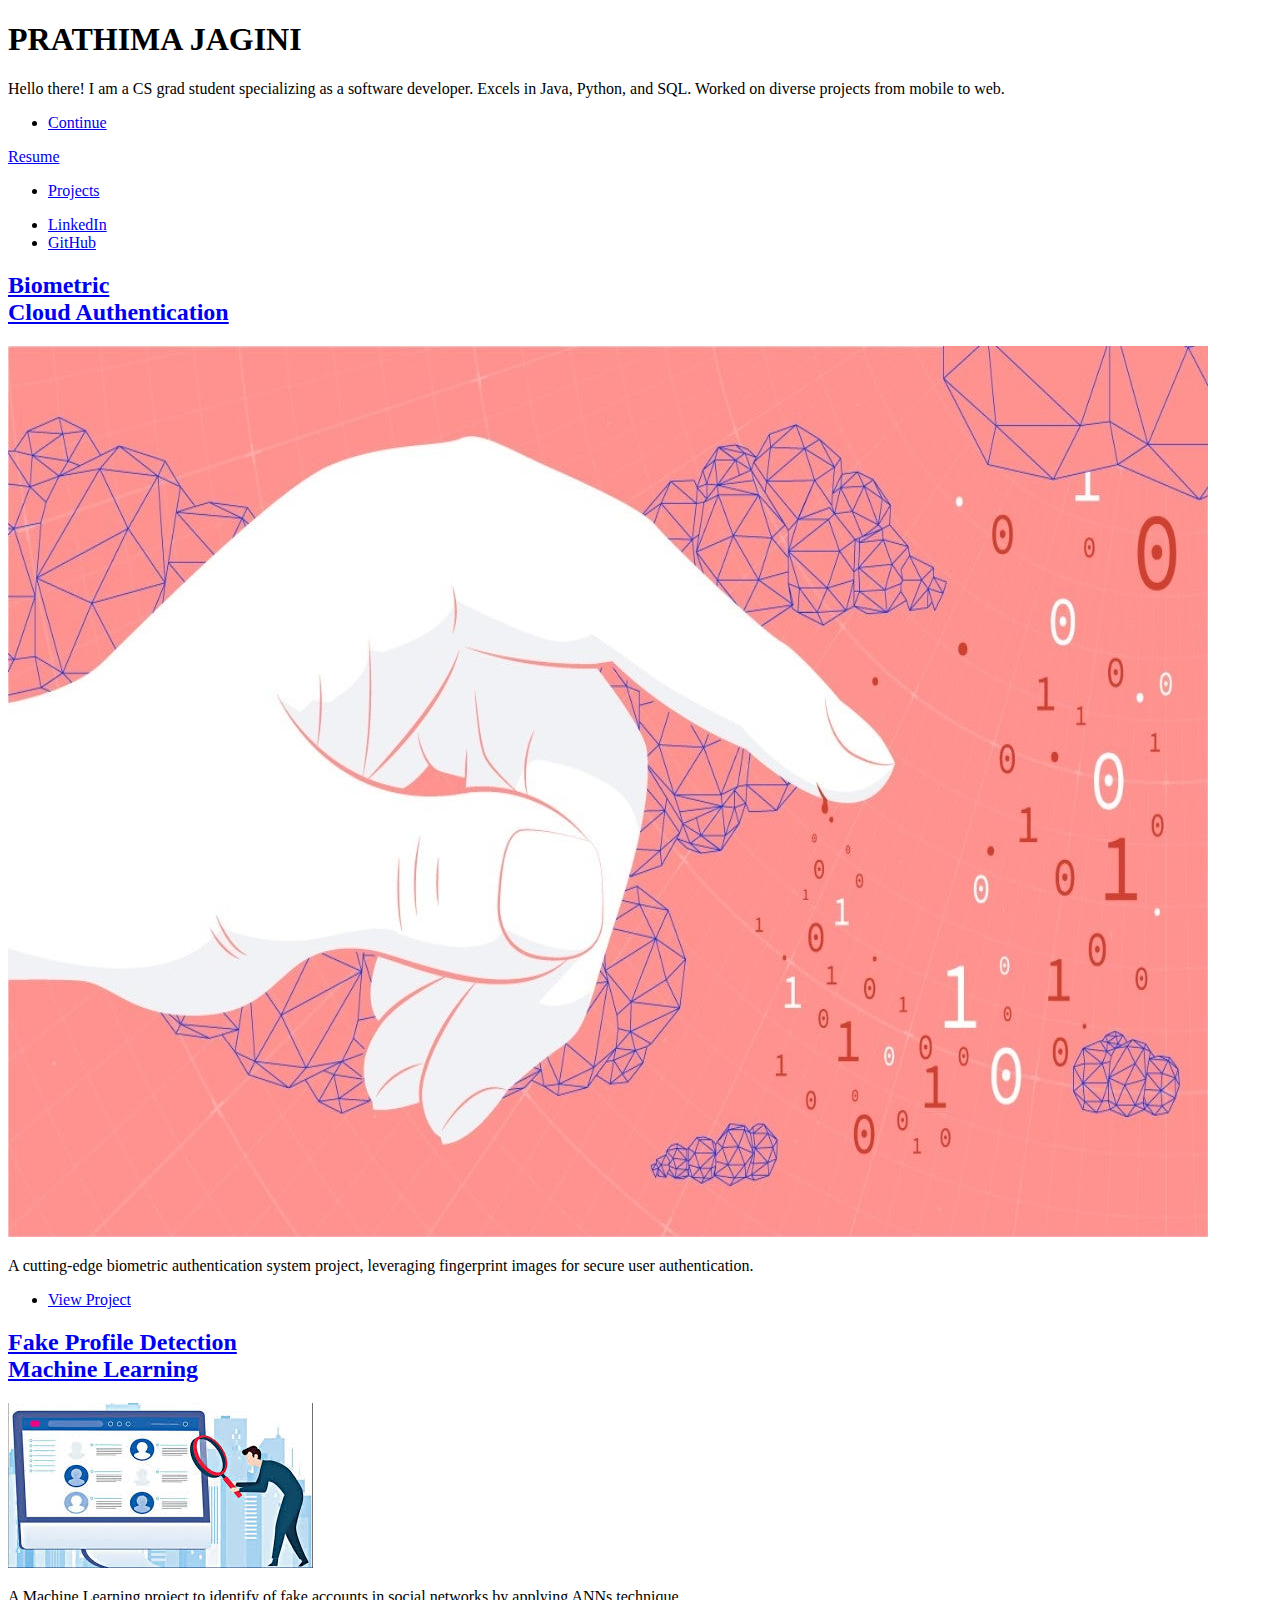
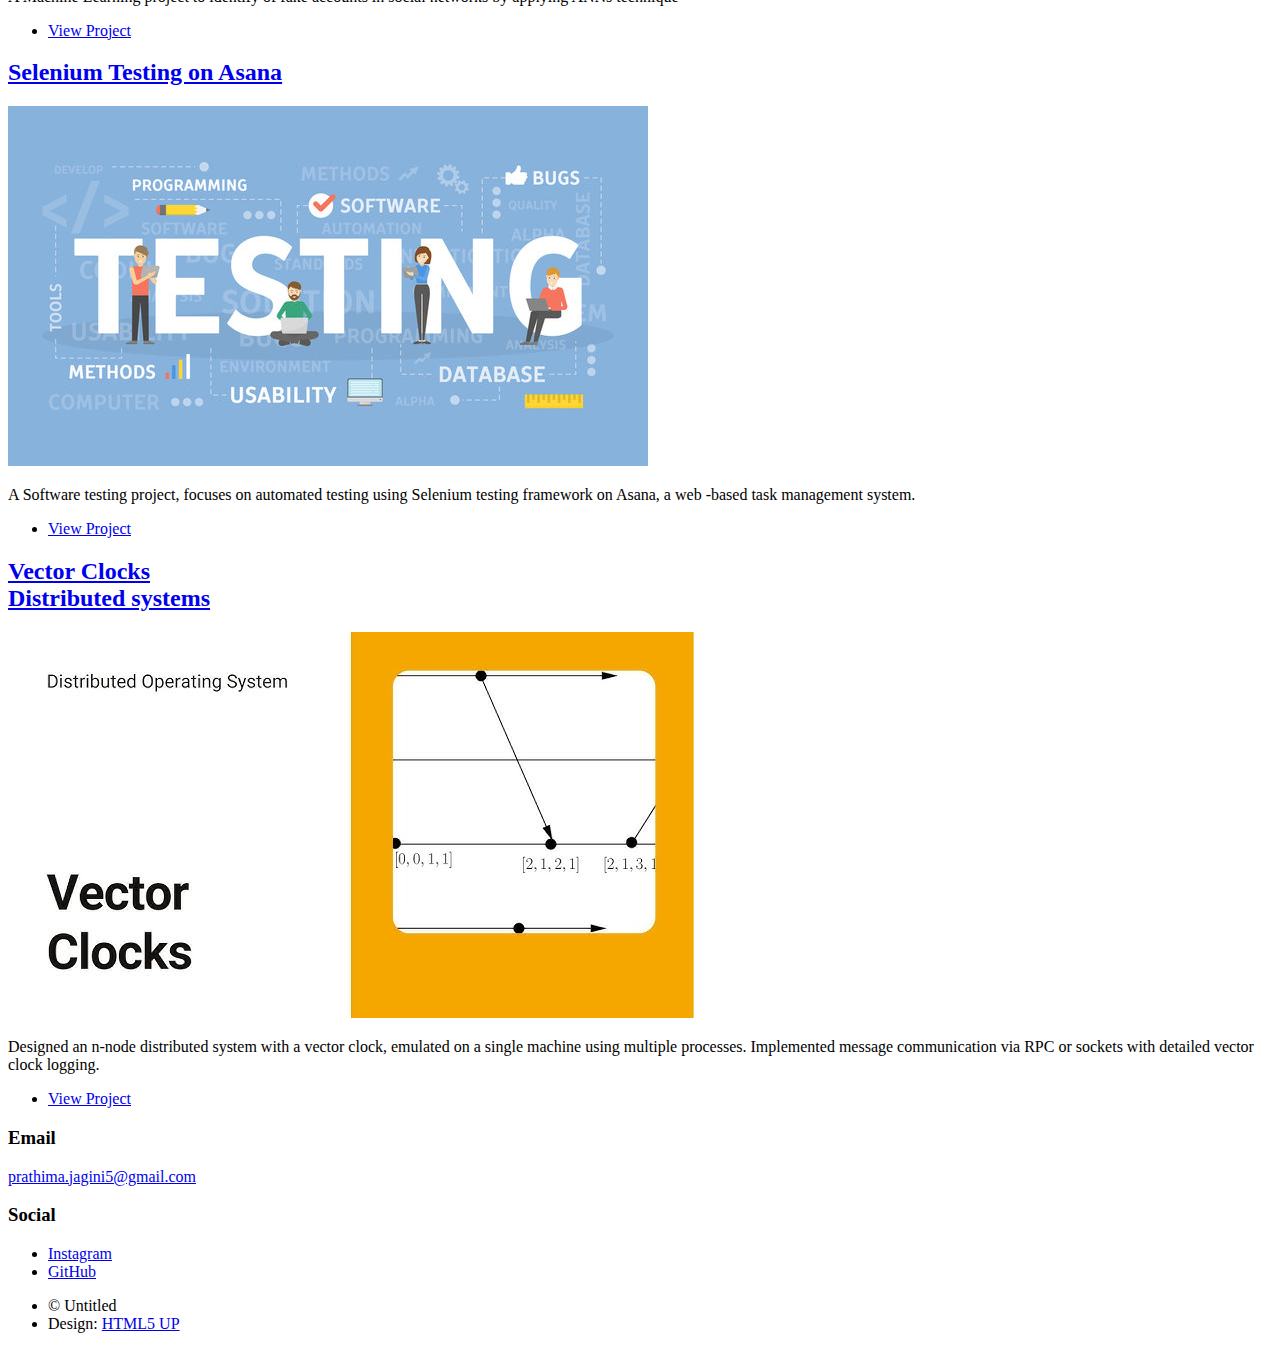
==== index.html @ cc58424c "Portfolio" ====
<!DOCTYPE HTML>
<!--
	Massively by HTML5 UP
	html5up.net | @ajlkn
	Free for personal and commercial use under the CCA 3.0 license (html5up.net/license)
-->
<html>
	<head>
		<title>Massively by HTML5 UP</title>
		<meta charset="utf-8" />
		<meta name="viewport" content="width=device-width, initial-scale=1, user-scalable=no" />
		<link rel="stylesheet" href="assets/css/main.css" />
		<noscript><link rel="stylesheet" href="assets/css/noscript.css" /></noscript>
	</head>
	<body class="is-preload">

		<!-- Wrapper -->
			<div id="wrapper" class="fade-in">

				<!-- Intro -->
					<div id="intro">
						<h1>PRATHIMA JAGINI</h1>
						<p>Hello there! I am a CS grad student specializing as a software developer. Excels in Java, Python, and SQL. Worked on diverse projects from mobile to web.</p>
						<ul class="actions">
							<li><a href="#header" class="button icon solid solo fa-arrow-down scrolly">Continue</a></li>
						</ul>
					</div>

				<!-- Header -->
					<header id="header">
						<a href="https://drive.google.com/file/d/1fwU0BRxS-XtGmKjRlJleZ3sXFyMmb0gO/view?usp=drive_link" class="logo">Resume</a>
					</header>

				<!-- Nav -->
					<nav id="nav">
						<ul class="links">
							<li class="active"><a href="index.html">Projects</a></li>
							
						</ul>
						<ul class="icons">
							<li><a href="https://www.linkedin.com/in/prathima-jagini/" class="icon brands fa-linkedin"><span class="label">LinkedIn</span></a></li>
							<li><a href="https://github.com/Prathima5" class="icon brands fa-github"><span class="label">GitHub</span></a></li>
						</ul>
					</nav>

				<!-- Main -->
					<div id="main">

						

						<!-- Posts -->
							<section class="posts">
								<article>
									<header>
										<h2><a href="https://github.com/Prathima5/BIOMETRIC-CLOUD-AUTHENTICATION">Biometric <br />
										Cloud Authentication</a></h2>
									</header>
									<a href="https://github.com/Prathima5/BIOMETRIC-CLOUD-AUTHENTICATION" class="image fit"><img src="images/bmet.jpeg" alt="" /></a>
									<p>A cutting-edge biometric authentication system project, leveraging fingerprint images for secure user authentication.</p>
									<ul class="actions special">	
										<li><a href="https://github.com/Prathima5/BIOMETRIC-CLOUD-AUTHENTICATION" class="button">View Project</a></li>
									</ul>
								</article>
								<article>
									<header>
										
										<h2><a href="https://github.com/Prathima5/FAKE-PROFILE-DETECTION">Fake Profile Detection<br />
										Machine Learning</a></h2>
									</header>
									<a href="https://github.com/Prathima5/FAKE-PROFILE-DETECTION" class="image fit"><img src="images/ml1.jpeg" alt="" /></a>
									<p>A Machine Learning project to identify of fake accounts in social networks by applying ANNs technique</p>
									<ul class="actions special">
										<li><a href="https://github.com/Prathima5/FAKE-PROFILE-DETECTION" class="button">View Project</a></li>
									</ul>
								</article>
								<article>
									<header>
										
										<h2><a href="https://github.com/Prathima5/SELENIUM-TESTING">Selenium Testing on Asana</a></h2>
									</header>
									<a href="https://github.com/Prathima5/SELENIUM-TESTING" class="image fit"><img src="images/test.jpg" alt="" /></a>
									<p>A Software testing project, focuses on automated testing using Selenium testing framework on Asana, a web -based task management system.
									</p>
									<ul class="actions special">
										<li><a href="https://github.com/Prathima5/SELENIUM-TESTING" class="button">View Project</a></li>
									</ul>
								</article>
								<article>
									<header>
										
										<h2><a href="https://github.com/Prathima5/VECTOR-CLOCKS">Vector Clocks<br />
										Distributed systems</a></h2>
									</header>
									<a href="https://github.com/Prathima5/VECTOR-CLOCKS" class="image fit"><img src="images/clock.jpg" alt="" /></a>
									<p>Designed an n-node distributed system with a vector clock, emulated on a single machine using multiple processes. Implemented message communication via RPC or sockets with detailed vector clock logging.</p>
									<ul class="actions special">
										<li><a href="https://github.com/Prathima5/VECTOR-CLOCKS" class="button">View Project</a></li>
									</ul>
								</article>
							</section>

					</div>
				<!-- Footer -->
				<footer id="footer">

					<section>
						<h3>Email</h3>
						<p><a href="#">prathima.jagini5@gmail.com</a></p>
					</section>
					<section>
						<h3>Social</h3>
						<ul class="icons alt">
							
							<li><a href="https://www.linkedin.com/in/prathima-jagini/" class="icon brands alt fa-linkedin"><span class="label">Instagram</span></a></li>
							<li><a href="https://github.com/Prathima5" class="icon brands alt fa-github"><span class="label">GitHub</span></a></li>
						</ul>
					</section>
				</footer>



				<!-- Copyright -->
					<div id="copyright">
						<ul><li>&copy; Untitled</li><li>Design: <a href="https://html5up.net">HTML5 UP</a></li></ul>
					</div>

			</div>

		<!-- Scripts -->
			<script src="assets/js/jquery.min.js"></script>
			<script src="assets/js/jquery.scrollex.min.js"></script>
			<script src="assets/js/jquery.scrolly.min.js"></script>
			<script src="assets/js/browser.min.js"></script>
			<script src="assets/js/breakpoints.min.js"></script>
			<script src="assets/js/util.js"></script>
			<script src="assets/js/main.js"></script>

	</body>
</html>
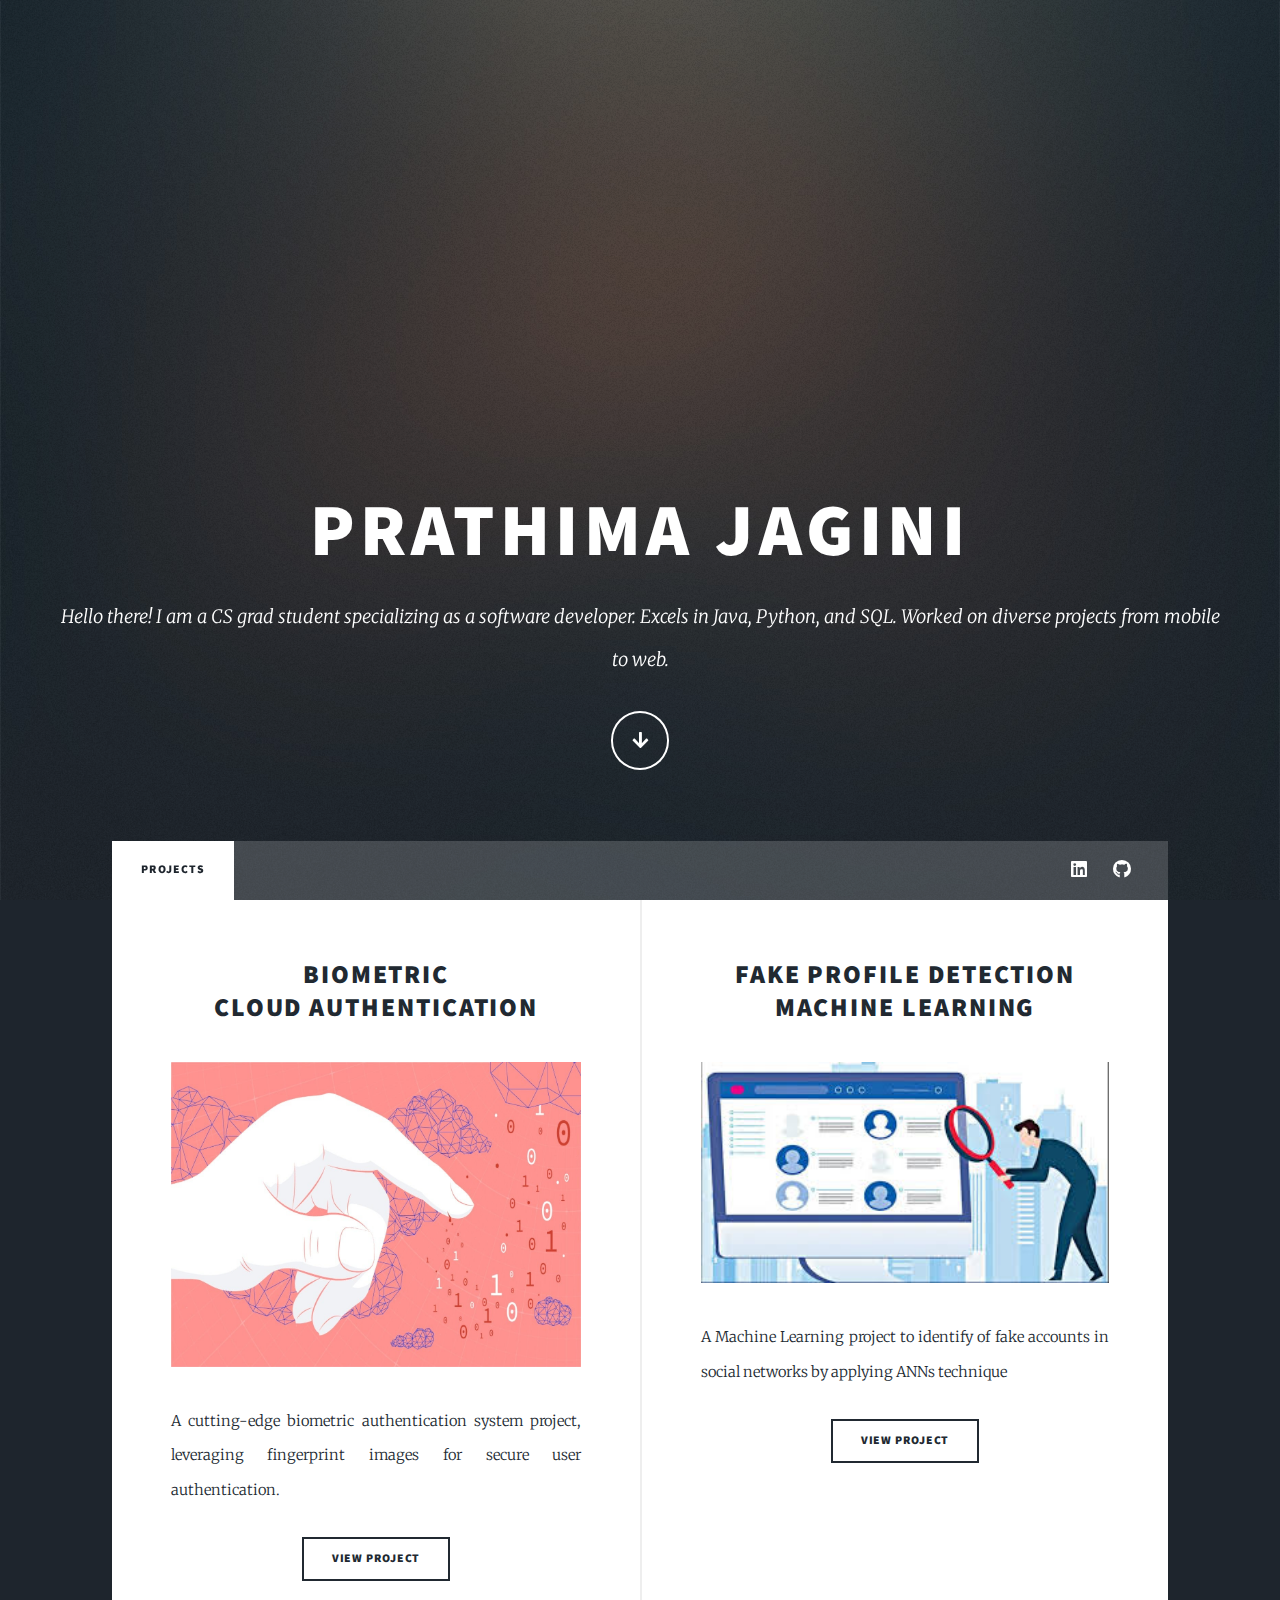
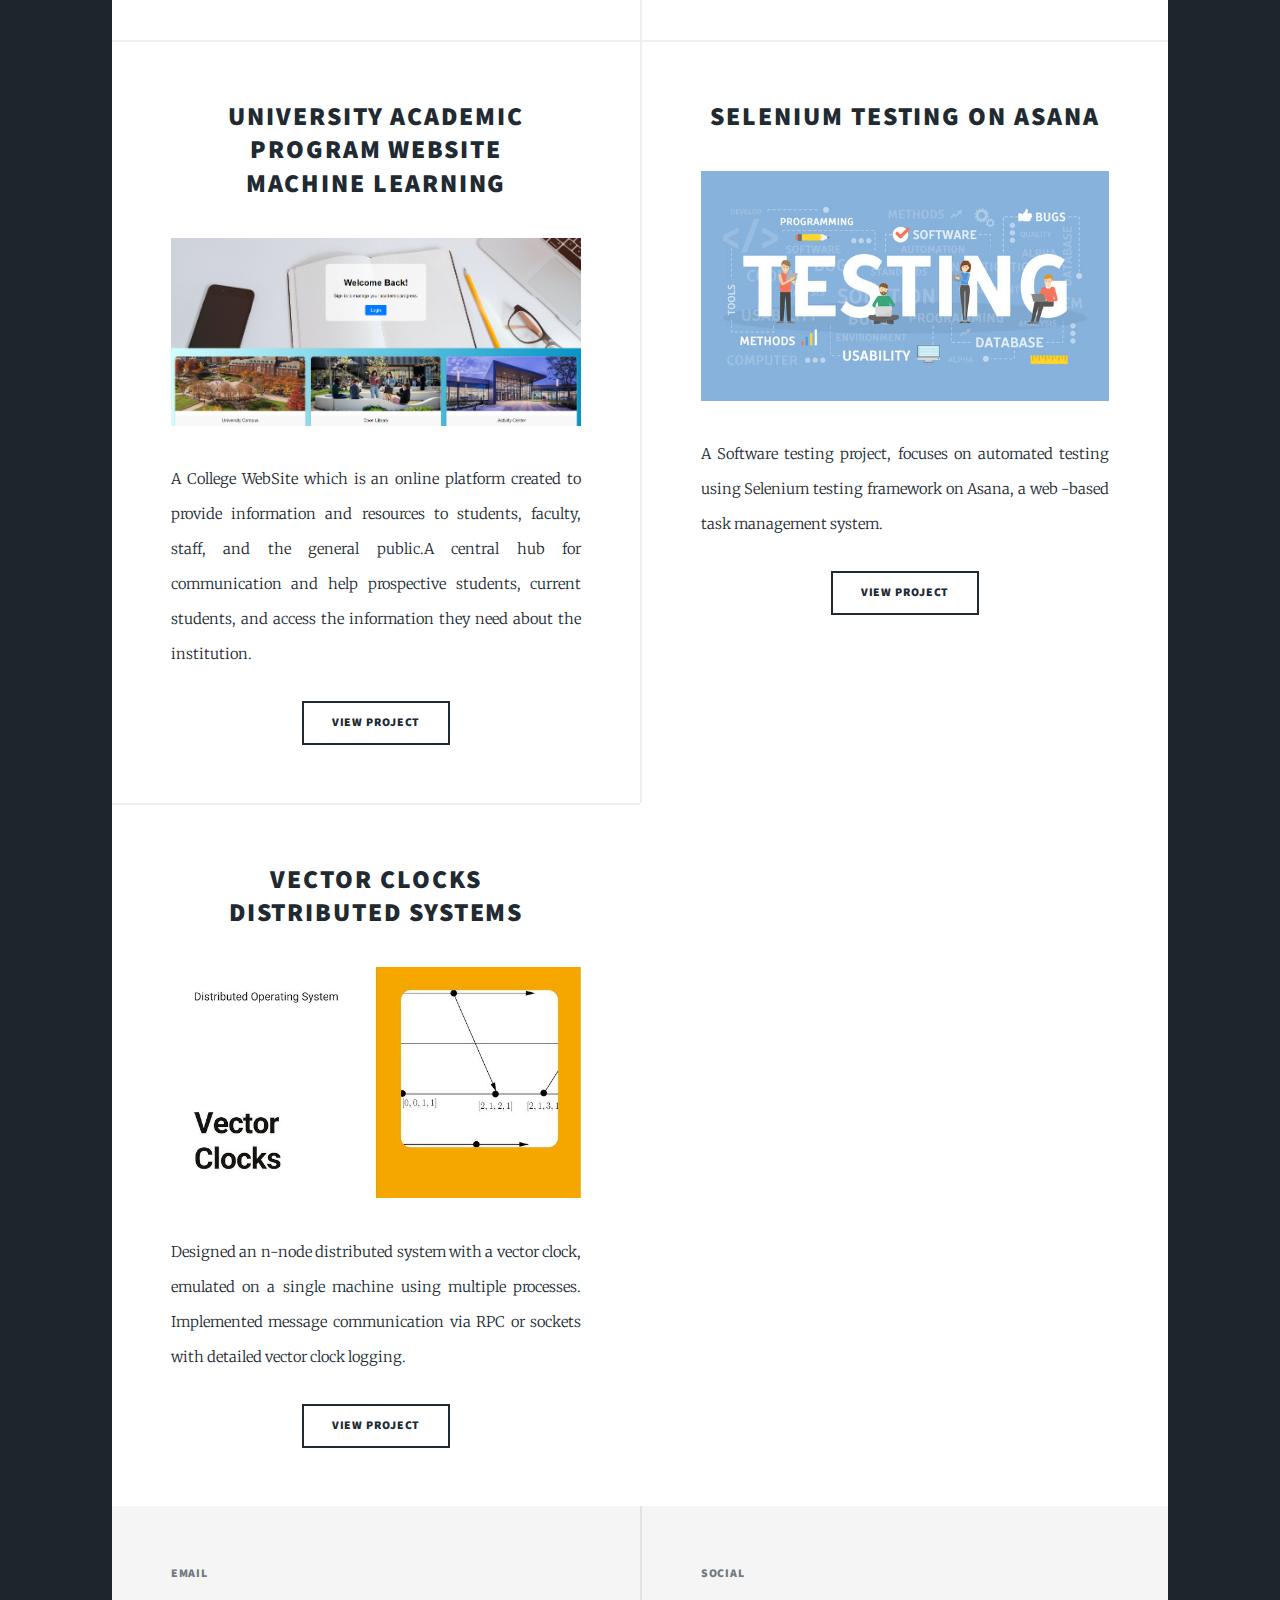
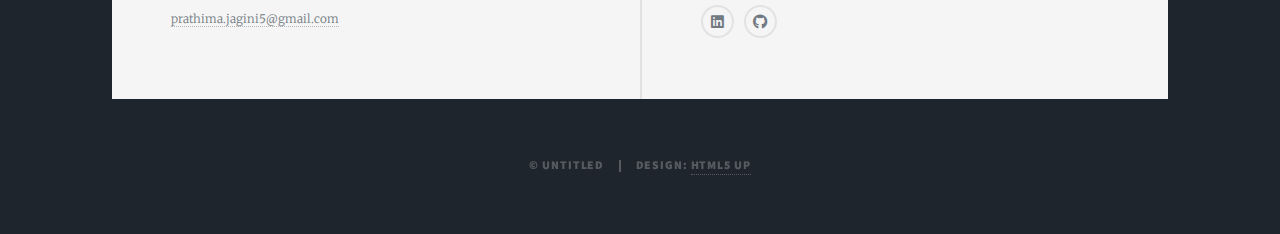
==== commit 3f449214: "index.html" ====
--- a/index.html
+++ b/index.html
@@ -76,6 +76,18 @@
 								<article>
 									<header>
 										
+										<h2><a href="https://github.com/Prathima5/UNIVERSITY-ACADEMIC-PROGRAM-WEBSITE">University Academic Program Website<br />
+										Machine Learning</a></h2>
+									</header>
+									<a href="https://github.com/Prathima5/UNIVERSITY-ACADEMIC-PROGRAM-WEBSITE" class="image fit"><img src="images/uni.png" alt="" /></a>
+									<p>A College WebSite which is an online platform created to provide information and resources to students, faculty, staff, and the general public.A central hub for communication and help prospective students, current students, and access the information they need about the institution.</p>
+									<ul class="actions special">
+										<li><a href="https://github.com/Prathima5/UNIVERSITY-ACADEMIC-PROGRAM-WEBSITE" class="button">View Project</a></li>
+									</ul>
+								</article>
+								<article>
+									<header>
+										
 										<h2><a href="https://github.com/Prathima5/SELENIUM-TESTING">Selenium Testing on Asana</a></h2>
 									</header>
 									<a href="https://github.com/Prathima5/SELENIUM-TESTING" class="image fit"><img src="images/test.jpg" alt="" /></a>
@@ -136,4 +148,4 @@
 			<script src="assets/js/main.js"></script>
 
 	</body>
-</html>+</html>
--- a/assets/css/main.css
+++ b/assets/css/main.css
@@ -0,0 +1,4689 @@
+@import url(fontawesome-all.min.css);
+@import url("https://fonts.googleapis.com/css?family=Merriweather:300,700,300italic,700italic|Source+Sans+Pro:900");
+
+/*
+	Massively by HTML5 UP
+	html5up.net | @ajlkn
+	Free for personal and commercial use under the CCA 3.0 license (html5up.net/license)
+*/
+
+html, body, div, span, applet, object,
+iframe, h1, h2, h3, h4, h5, h6, p, blockquote,
+pre, a, abbr, acronym, address, big, cite,
+code, del, dfn, em, img, ins, kbd, q, s, samp,
+small, strike, strong, sub, sup, tt, var, b,
+u, i, center, dl, dt, dd, ol, ul, li, fieldset,
+form, label, legend, table, caption, tbody,
+tfoot, thead, tr, th, td, article, aside,
+canvas, details, embed, figure, figcaption,
+footer, header, hgroup, menu, nav, output, ruby,
+section, summary, time, mark, audio, video {
+	margin: 0;
+	padding: 0;
+	border: 0;
+	font-size: 100%;
+	font: inherit;
+	vertical-align: baseline;}
+
+article, aside, details, figcaption, figure,
+footer, header, hgroup, menu, nav, section {
+	display: block;}
+
+body {
+	line-height: 1;
+}
+
+ol, ul {
+	list-style: none;
+}
+
+blockquote, q {
+	quotes: none;
+}
+
+	blockquote:before, blockquote:after, q:before, q:after {
+		content: '';
+		content: none;
+	}
+
+table {
+	border-collapse: collapse;
+	border-spacing: 0;
+}
+
+body {
+	-webkit-text-size-adjust: none;
+}
+
+mark {
+	background-color: transparent;
+	color: inherit;
+}
+
+input::-moz-focus-inner {
+	border: 0;
+	padding: 0;
+}
+
+input, select, textarea {
+	-moz-appearance: none;
+	-webkit-appearance: none;
+	-ms-appearance: none;
+	appearance: none;
+}
+
+/* Basic */
+
+	@-ms-viewport {
+		width: device-width;
+	}
+
+	body {
+		-ms-overflow-style: scrollbar;
+	}
+
+	@media screen and (max-width: 480px) {
+
+		html, body {
+			min-width: 320px;
+		}
+
+	}
+
+	html {
+		box-sizing: border-box;
+	}
+
+	*, *:before, *:after {
+		box-sizing: inherit;
+	}
+
+	body {
+		background-color: #1e252d;
+	}
+
+		body.is-preload *, body.is-preload *:before, body.is-preload *:after {
+			-moz-animation: none !important;
+			-webkit-animation: none !important;
+			-ms-animation: none !important;
+			animation: none !important;
+			-moz-transition: none !important;
+			-webkit-transition: none !important;
+			-ms-transition: none !important;
+			transition: none !important;
+		}
+
+/* Type */
+
+	html {
+		font-size: 16pt;
+	}
+
+		@media screen and (max-width: 1680px) {
+
+			html {
+				font-size: 12pt;
+			}
+
+		}
+
+		@media screen and (max-width: 1280px) {
+
+			html {
+				font-size: 11pt;
+			}
+
+		}
+
+		@media screen and (max-width: 360px) {
+
+			html {
+				font-size: 10pt;
+			}
+
+		}
+
+	body {
+		color: #212931;
+	}
+
+	body, input, select, textarea {
+		font-family: "Merriweather", Georgia, serif;
+		font-weight: 300;
+		font-size: 1rem;
+		line-height: 2.375;
+	}
+
+	a {
+		-moz-transition: color 0.2s ease-in-out, background-color 0.2s ease-in-out, border-color 0.2s ease-in-out, box-shadow 0.2s ease-in-out;
+		-webkit-transition: color 0.2s ease-in-out, background-color 0.2s ease-in-out, border-color 0.2s ease-in-out, box-shadow 0.2s ease-in-out;
+		-ms-transition: color 0.2s ease-in-out, background-color 0.2s ease-in-out, border-color 0.2s ease-in-out, box-shadow 0.2s ease-in-out;
+		transition: color 0.2s ease-in-out, background-color 0.2s ease-in-out, border-color 0.2s ease-in-out, box-shadow 0.2s ease-in-out;
+		border-bottom: dotted 1px;
+		text-decoration: none;
+	}
+
+		a:hover {
+			border-bottom-color: transparent;
+		}
+
+	strong, b {
+		font-weight: 600;
+	}
+
+	em, i {
+		font-style: italic;
+	}
+
+	p {
+		text-align: justify;
+		margin: 0 0 2rem 0;
+	}
+
+	h1, h2, h3, h4, h5, h6 {
+		font-family: "Source Sans Pro", Helvetica, sans-serif;
+		font-weight: 900;
+		line-height: 1.5;
+		letter-spacing: 0.075em;
+		text-transform: uppercase;
+		margin: 0 0 1rem 0;
+	}
+
+		h1 a, h2 a, h3 a, h4 a, h5 a, h6 a {
+			border-bottom: 0;
+			color: inherit;
+			text-decoration: none;
+		}
+
+	h1 {
+		font-size: 4rem;
+		line-height: 1.1;
+		margin: 0 0 2rem 0;
+	}
+
+	h2 {
+		font-size: 1.75rem;
+		line-height: 1.3;
+		margin: 0 0 1.5rem 0;
+	}
+
+	h3 {
+		font-size: 1.25rem;
+		margin: 0 0 1.5rem 0;
+	}
+
+	h4 {
+		font-size: 1rem;
+	}
+
+	h5 {
+		font-size: 0.9rem;
+	}
+
+	h6 {
+		font-size: 0.8rem;
+	}
+
+	sub {
+		font-size: 0.8rem;
+		position: relative;
+		top: 0.5rem;
+	}
+
+	sup {
+		font-size: 0.8rem;
+		position: relative;
+		top: -0.5rem;
+	}
+
+	blockquote {
+		border-left: solid 4px;
+		font-style: italic;
+		margin: 0 0 2rem 0;
+		padding: 0.5rem 0 0.5rem 2rem;
+	}
+
+	code {
+		border: solid 2px;
+		font-family: "Courier New", monospace;
+		font-size: 0.9rem;
+		margin: 0 0.25rem;
+		padding: 0.25rem 0.65rem;
+	}
+
+	pre {
+		-webkit-overflow-scrolling: touch;
+		font-family: "Courier New", monospace;
+		font-size: 0.9rem;
+		margin: 0 0 2rem 0;
+	}
+
+		pre code {
+			display: block;
+			line-height: 1.75;
+			padding: 1rem 1.5rem;
+			overflow-x: auto;
+		}
+
+	hr {
+		border: 0;
+		border-bottom: solid 2px;
+		margin: 3rem 0;
+	}
+
+		hr.major {
+			margin: 5rem 0;
+		}
+
+	.align-left {
+		text-align: left;
+	}
+
+	.align-center {
+		text-align: center;
+	}
+
+	.align-right {
+		text-align: right;
+	}
+
+	input, select, textarea {
+		color: #212931;
+	}
+
+	a {
+		color: #212931;
+		border-bottom-color: rgba(33, 41, 49, 0.5);
+	}
+
+		a:hover {
+			border-bottom-color: transparent;
+			color: #18bfef !important;
+		}
+
+	strong, b {
+		color: #212931;
+	}
+
+	h1, h2, h3, h4, h5, h6 {
+		color: #212931;
+	}
+
+	blockquote {
+		border-left-color: #eeeeee;
+	}
+
+	code {
+		background: rgba(220, 220, 220, 0.25);
+		border-color: #eeeeee;
+	}
+
+	hr {
+		border-bottom-color: #eeeeee;
+	}
+
+/* Row */
+
+	.row {
+		display: flex;
+		flex-wrap: wrap;
+		box-sizing: border-box;
+		align-items: stretch;
+	}
+
+		.row > * {
+			box-sizing: border-box;
+		}
+
+		.row.gtr-uniform > * > :last-child {
+			margin-bottom: 0;
+		}
+
+		.row.aln-left {
+			justify-content: flex-start;
+		}
+
+		.row.aln-center {
+			justify-content: center;
+		}
+
+		.row.aln-right {
+			justify-content: flex-end;
+		}
+
+		.row.aln-top {
+			align-items: flex-start;
+		}
+
+		.row.aln-middle {
+			align-items: center;
+		}
+
+		.row.aln-bottom {
+			align-items: flex-end;
+		}
+
+		.row > .imp {
+			order: -1;
+		}
+
+		.row > .col-1 {
+			width: 8.33333%;
+		}
+
+		.row > .off-1 {
+			margin-left: 8.33333%;
+		}
+
+		.row > .col-2 {
+			width: 16.66667%;
+		}
+
+		.row > .off-2 {
+			margin-left: 16.66667%;
+		}
+
+		.row > .col-3 {
+			width: 25%;
+		}
+
+		.row > .off-3 {
+			margin-left: 25%;
+		}
+
+		.row > .col-4 {
+			width: 33.33333%;
+		}
+
+		.row > .off-4 {
+			margin-left: 33.33333%;
+		}
+
+		.row > .col-5 {
+			width: 41.66667%;
+		}
+
+		.row > .off-5 {
+			margin-left: 41.66667%;
+		}
+
+		.row > .col-6 {
+			width: 50%;
+		}
+
+		.row > .off-6 {
+			margin-left: 50%;
+		}
+
+		.row > .col-7 {
+			width: 58.33333%;
+		}
+
+		.row > .off-7 {
+			margin-left: 58.33333%;
+		}
+
+		.row > .col-8 {
+			width: 66.66667%;
+		}
+
+		.row > .off-8 {
+			margin-left: 66.66667%;
+		}
+
+		.row > .col-9 {
+			width: 75%;
+		}
+
+		.row > .off-9 {
+			margin-left: 75%;
+		}
+
+		.row > .col-10 {
+			width: 83.33333%;
+		}
+
+		.row > .off-10 {
+			margin-left: 83.33333%;
+		}
+
+		.row > .col-11 {
+			width: 91.66667%;
+		}
+
+		.row > .off-11 {
+			margin-left: 91.66667%;
+		}
+
+		.row > .col-12 {
+			width: 100%;
+		}
+
+		.row > .off-12 {
+			margin-left: 100%;
+		}
+
+		.row.gtr-0 {
+			margin-top: 0;
+			margin-left: 0rem;
+		}
+
+			.row.gtr-0 > * {
+				padding: 0 0 0 0rem;
+			}
+
+			.row.gtr-0.gtr-uniform {
+				margin-top: 0rem;
+			}
+
+				.row.gtr-0.gtr-uniform > * {
+					padding-top: 0rem;
+				}
+
+		.row.gtr-25 {
+			margin-top: 0;
+			margin-left: -0.375rem;
+		}
+
+			.row.gtr-25 > * {
+				padding: 0 0 0 0.375rem;
+			}
+
+			.row.gtr-25.gtr-uniform {
+				margin-top: -0.375rem;
+			}
+
+				.row.gtr-25.gtr-uniform > * {
+					padding-top: 0.375rem;
+				}
+
+		.row.gtr-50 {
+			margin-top: 0;
+			margin-left: -0.75rem;
+		}
+
+			.row.gtr-50 > * {
+				padding: 0 0 0 0.75rem;
+			}
+
+			.row.gtr-50.gtr-uniform {
+				margin-top: -0.75rem;
+			}
+
+				.row.gtr-50.gtr-uniform > * {
+					padding-top: 0.75rem;
+				}
+
+		.row {
+			margin-top: 0;
+			margin-left: -1.5rem;
+		}
+
+			.row > * {
+				padding: 0 0 0 1.5rem;
+			}
+
+			.row.gtr-uniform {
+				margin-top: -1.5rem;
+			}
+
+				.row.gtr-uniform > * {
+					padding-top: 1.5rem;
+				}
+
+		.row.gtr-150 {
+			margin-top: 0;
+			margin-left: -2.25rem;
+		}
+
+			.row.gtr-150 > * {
+				padding: 0 0 0 2.25rem;
+			}
+
+			.row.gtr-150.gtr-uniform {
+				margin-top: -2.25rem;
+			}
+
+				.row.gtr-150.gtr-uniform > * {
+					padding-top: 2.25rem;
+				}
+
+		.row.gtr-200 {
+			margin-top: 0;
+			margin-left: -3rem;
+		}
+
+			.row.gtr-200 > * {
+				padding: 0 0 0 3rem;
+			}
+
+			.row.gtr-200.gtr-uniform {
+				margin-top: -3rem;
+			}
+
+				.row.gtr-200.gtr-uniform > * {
+					padding-top: 3rem;
+				}
+
+		@media screen and (max-width: 1680px) {
+
+			.row {
+				display: flex;
+				flex-wrap: wrap;
+				box-sizing: border-box;
+				align-items: stretch;
+			}
+
+				.row > * {
+					box-sizing: border-box;
+				}
+
+				.row.gtr-uniform > * > :last-child {
+					margin-bottom: 0;
+				}
+
+				.row.aln-left {
+					justify-content: flex-start;
+				}
+
+				.row.aln-center {
+					justify-content: center;
+				}
+
+				.row.aln-right {
+					justify-content: flex-end;
+				}
+
+				.row.aln-top {
+					align-items: flex-start;
+				}
+
+				.row.aln-middle {
+					align-items: center;
+				}
+
+				.row.aln-bottom {
+					align-items: flex-end;
+				}
+
+				.row > .imp-xlarge {
+					order: -1;
+				}
+
+				.row > .col-1-xlarge {
+					width: 8.33333%;
+				}
+
+				.row > .off-1-xlarge {
+					margin-left: 8.33333%;
+				}
+
+				.row > .col-2-xlarge {
+					width: 16.66667%;
+				}
+
+				.row > .off-2-xlarge {
+					margin-left: 16.66667%;
+				}
+
+				.row > .col-3-xlarge {
+					width: 25%;
+				}
+
+				.row > .off-3-xlarge {
+					margin-left: 25%;
+				}
+
+				.row > .col-4-xlarge {
+					width: 33.33333%;
+				}
+
+				.row > .off-4-xlarge {
+					margin-left: 33.33333%;
+				}
+
+				.row > .col-5-xlarge {
+					width: 41.66667%;
+				}
+
+				.row > .off-5-xlarge {
+					margin-left: 41.66667%;
+				}
+
+				.row > .col-6-xlarge {
+					width: 50%;
+				}
+
+				.row > .off-6-xlarge {
+					margin-left: 50%;
+				}
+
+				.row > .col-7-xlarge {
+					width: 58.33333%;
+				}
+
+				.row > .off-7-xlarge {
+					margin-left: 58.33333%;
+				}
+
+				.row > .col-8-xlarge {
+					width: 66.66667%;
+				}
+
+				.row > .off-8-xlarge {
+					margin-left: 66.66667%;
+				}
+
+				.row > .col-9-xlarge {
+					width: 75%;
+				}
+
+				.row > .off-9-xlarge {
+					margin-left: 75%;
+				}
+
+				.row > .col-10-xlarge {
+					width: 83.33333%;
+				}
+
+				.row > .off-10-xlarge {
+					margin-left: 83.33333%;
+				}
+
+				.row > .col-11-xlarge {
+					width: 91.66667%;
+				}
+
+				.row > .off-11-xlarge {
+					margin-left: 91.66667%;
+				}
+
+				.row > .col-12-xlarge {
+					width: 100%;
+				}
+
+				.row > .off-12-xlarge {
+					margin-left: 100%;
+				}
+
+				.row.gtr-0 {
+					margin-top: 0;
+					margin-left: 0rem;
+				}
+
+					.row.gtr-0 > * {
+						padding: 0 0 0 0rem;
+					}
+
+					.row.gtr-0.gtr-uniform {
+						margin-top: 0rem;
+					}
+
+						.row.gtr-0.gtr-uniform > * {
+							padding-top: 0rem;
+						}
+
+				.row.gtr-25 {
+					margin-top: 0;
+					margin-left: -0.375rem;
+				}
+
+					.row.gtr-25 > * {
+						padding: 0 0 0 0.375rem;
+					}
+
+					.row.gtr-25.gtr-uniform {
+						margin-top: -0.375rem;
+					}
+
+						.row.gtr-25.gtr-uniform > * {
+							padding-top: 0.375rem;
+						}
+
+				.row.gtr-50 {
+					margin-top: 0;
+					margin-left: -0.75rem;
+				}
+
+					.row.gtr-50 > * {
+						padding: 0 0 0 0.75rem;
+					}
+
+					.row.gtr-50.gtr-uniform {
+						margin-top: -0.75rem;
+					}
+
+						.row.gtr-50.gtr-uniform > * {
+							padding-top: 0.75rem;
+						}
+
+				.row {
+					margin-top: 0;
+					margin-left: -1.5rem;
+				}
+
+					.row > * {
+						padding: 0 0 0 1.5rem;
+					}
+
+					.row.gtr-uniform {
+						margin-top: -1.5rem;
+					}
+
+						.row.gtr-uniform > * {
+							padding-top: 1.5rem;
+						}
+
+				.row.gtr-150 {
+					margin-top: 0;
+					margin-left: -2.25rem;
+				}
+
+					.row.gtr-150 > * {
+						padding: 0 0 0 2.25rem;
+					}
+
+					.row.gtr-150.gtr-uniform {
+						margin-top: -2.25rem;
+					}
+
+						.row.gtr-150.gtr-uniform > * {
+							padding-top: 2.25rem;
+						}
+
+				.row.gtr-200 {
+					margin-top: 0;
+					margin-left: -3rem;
+				}
+
+					.row.gtr-200 > * {
+						padding: 0 0 0 3rem;
+					}
+
+					.row.gtr-200.gtr-uniform {
+						margin-top: -3rem;
+					}
+
+						.row.gtr-200.gtr-uniform > * {
+							padding-top: 3rem;
+						}
+
+		}
+
+		@media screen and (max-width: 1280px) {
+
+			.row {
+				display: flex;
+				flex-wrap: wrap;
+				box-sizing: border-box;
+				align-items: stretch;
+			}
+
+				.row > * {
+					box-sizing: border-box;
+				}
+
+				.row.gtr-uniform > * > :last-child {
+					margin-bottom: 0;
+				}
+
+				.row.aln-left {
+					justify-content: flex-start;
+				}
+
+				.row.aln-center {
+					justify-content: center;
+				}
+
+				.row.aln-right {
+					justify-content: flex-end;
+				}
+
+				.row.aln-top {
+					align-items: flex-start;
+				}
+
+				.row.aln-middle {
+					align-items: center;
+				}
+
+				.row.aln-bottom {
+					align-items: flex-end;
+				}
+
+				.row > .imp-large {
+					order: -1;
+				}
+
+				.row > .col-1-large {
+					width: 8.33333%;
+				}
+
+				.row > .off-1-large {
+					margin-left: 8.33333%;
+				}
+
+				.row > .col-2-large {
+					width: 16.66667%;
+				}
+
+				.row > .off-2-large {
+					margin-left: 16.66667%;
+				}
+
+				.row > .col-3-large {
+					width: 25%;
+				}
+
+				.row > .off-3-large {
+					margin-left: 25%;
+				}
+
+				.row > .col-4-large {
+					width: 33.33333%;
+				}
+
+				.row > .off-4-large {
+					margin-left: 33.33333%;
+				}
+
+				.row > .col-5-large {
+					width: 41.66667%;
+				}
+
+				.row > .off-5-large {
+					margin-left: 41.66667%;
+				}
+
+				.row > .col-6-large {
+					width: 50%;
+				}
+
+				.row > .off-6-large {
+					margin-left: 50%;
+				}
+
+				.row > .col-7-large {
+					width: 58.33333%;
+				}
+
+				.row > .off-7-large {
+					margin-left: 58.33333%;
+				}
+
+				.row > .col-8-large {
+					width: 66.66667%;
+				}
+
+				.row > .off-8-large {
+					margin-left: 66.66667%;
+				}
+
+				.row > .col-9-large {
+					width: 75%;
+				}
+
+				.row > .off-9-large {
+					margin-left: 75%;
+				}
+
+				.row > .col-10-large {
+					width: 83.33333%;
+				}
+
+				.row > .off-10-large {
+					margin-left: 83.33333%;
+				}
+
+				.row > .col-11-large {
+					width: 91.66667%;
+				}
+
+				.row > .off-11-large {
+					margin-left: 91.66667%;
+				}
+
+				.row > .col-12-large {
+					width: 100%;
+				}
+
+				.row > .off-12-large {
+					margin-left: 100%;
+				}
+
+				.row.gtr-0 {
+					margin-top: 0;
+					margin-left: 0rem;
+				}
+
+					.row.gtr-0 > * {
+						padding: 0 0 0 0rem;
+					}
+
+					.row.gtr-0.gtr-uniform {
+						margin-top: 0rem;
+					}
+
+						.row.gtr-0.gtr-uniform > * {
+							padding-top: 0rem;
+						}
+
+				.row.gtr-25 {
+					margin-top: 0;
+					margin-left: -0.375rem;
+				}
+
+					.row.gtr-25 > * {
+						padding: 0 0 0 0.375rem;
+					}
+
+					.row.gtr-25.gtr-uniform {
+						margin-top: -0.375rem;
+					}
+
+						.row.gtr-25.gtr-uniform > * {
+							padding-top: 0.375rem;
+						}
+
+				.row.gtr-50 {
+					margin-top: 0;
+					margin-left: -0.75rem;
+				}
+
+					.row.gtr-50 > * {
+						padding: 0 0 0 0.75rem;
+					}
+
+					.row.gtr-50.gtr-uniform {
+						margin-top: -0.75rem;
+					}
+
+						.row.gtr-50.gtr-uniform > * {
+							padding-top: 0.75rem;
+						}
+
+				.row {
+					margin-top: 0;
+					margin-left: -1.5rem;
+				}
+
+					.row > * {
+						padding: 0 0 0 1.5rem;
+					}
+
+					.row.gtr-uniform {
+						margin-top: -1.5rem;
+					}
+
+						.row.gtr-uniform > * {
+							padding-top: 1.5rem;
+						}
+
+				.row.gtr-150 {
+					margin-top: 0;
+					margin-left: -2.25rem;
+				}
+
+					.row.gtr-150 > * {
+						padding: 0 0 0 2.25rem;
+					}
+
+					.row.gtr-150.gtr-uniform {
+						margin-top: -2.25rem;
+					}
+
+						.row.gtr-150.gtr-uniform > * {
+							padding-top: 2.25rem;
+						}
+
+				.row.gtr-200 {
+					margin-top: 0;
+					margin-left: -3rem;
+				}
+
+					.row.gtr-200 > * {
+						padding: 0 0 0 3rem;
+					}
+
+					.row.gtr-200.gtr-uniform {
+						margin-top: -3rem;
+					}
+
+						.row.gtr-200.gtr-uniform > * {
+							padding-top: 3rem;
+						}
+
+		}
+
+		@media screen and (max-width: 980px) {
+
+			.row {
+				display: flex;
+				flex-wrap: wrap;
+				box-sizing: border-box;
+				align-items: stretch;
+			}
+
+				.row > * {
+					box-sizing: border-box;
+				}
+
+				.row.gtr-uniform > * > :last-child {
+					margin-bottom: 0;
+				}
+
+				.row.aln-left {
+					justify-content: flex-start;
+				}
+
+				.row.aln-center {
+					justify-content: center;
+				}
+
+				.row.aln-right {
+					justify-content: flex-end;
+				}
+
+				.row.aln-top {
+					align-items: flex-start;
+				}
+
+				.row.aln-middle {
+					align-items: center;
+				}
+
+				.row.aln-bottom {
+					align-items: flex-end;
+				}
+
+				.row > .imp-medium {
+					order: -1;
+				}
+
+				.row > .col-1-medium {
+					width: 8.33333%;
+				}
+
+				.row > .off-1-medium {
+					margin-left: 8.33333%;
+				}
+
+				.row > .col-2-medium {
+					width: 16.66667%;
+				}
+
+				.row > .off-2-medium {
+					margin-left: 16.66667%;
+				}
+
+				.row > .col-3-medium {
+					width: 25%;
+				}
+
+				.row > .off-3-medium {
+					margin-left: 25%;
+				}
+
+				.row > .col-4-medium {
+					width: 33.33333%;
+				}
+
+				.row > .off-4-medium {
+					margin-left: 33.33333%;
+				}
+
+				.row > .col-5-medium {
+					width: 41.66667%;
+				}
+
+				.row > .off-5-medium {
+					margin-left: 41.66667%;
+				}
+
+				.row > .col-6-medium {
+					width: 50%;
+				}
+
+				.row > .off-6-medium {
+					margin-left: 50%;
+				}
+
+				.row > .col-7-medium {
+					width: 58.33333%;
+				}
+
+				.row > .off-7-medium {
+					margin-left: 58.33333%;
+				}
+
+				.row > .col-8-medium {
+					width: 66.66667%;
+				}
+
+				.row > .off-8-medium {
+					margin-left: 66.66667%;
+				}
+
+				.row > .col-9-medium {
+					width: 75%;
+				}
+
+				.row > .off-9-medium {
+					margin-left: 75%;
+				}
+
+				.row > .col-10-medium {
+					width: 83.33333%;
+				}
+
+				.row > .off-10-medium {
+					margin-left: 83.33333%;
+				}
+
+				.row > .col-11-medium {
+					width: 91.66667%;
+				}
+
+				.row > .off-11-medium {
+					margin-left: 91.66667%;
+				}
+
+				.row > .col-12-medium {
+					width: 100%;
+				}
+
+				.row > .off-12-medium {
+					margin-left: 100%;
+				}
+
+				.row.gtr-0 {
+					margin-top: 0;
+					margin-left: 0rem;
+				}
+
+					.row.gtr-0 > * {
+						padding: 0 0 0 0rem;
+					}
+
+					.row.gtr-0.gtr-uniform {
+						margin-top: 0rem;
+					}
+
+						.row.gtr-0.gtr-uniform > * {
+							padding-top: 0rem;
+						}
+
+				.row.gtr-25 {
+					margin-top: 0;
+					margin-left: -0.375rem;
+				}
+
+					.row.gtr-25 > * {
+						padding: 0 0 0 0.375rem;
+					}
+
+					.row.gtr-25.gtr-uniform {
+						margin-top: -0.375rem;
+					}
+
+						.row.gtr-25.gtr-uniform > * {
+							padding-top: 0.375rem;
+						}
+
+				.row.gtr-50 {
+					margin-top: 0;
+					margin-left: -0.75rem;
+				}
+
+					.row.gtr-50 > * {
+						padding: 0 0 0 0.75rem;
+					}
+
+					.row.gtr-50.gtr-uniform {
+						margin-top: -0.75rem;
+					}
+
+						.row.gtr-50.gtr-uniform > * {
+							padding-top: 0.75rem;
+						}
+
+				.row {
+					margin-top: 0;
+					margin-left: -1.5rem;
+				}
+
+					.row > * {
+						padding: 0 0 0 1.5rem;
+					}
+
+					.row.gtr-uniform {
+						margin-top: -1.5rem;
+					}
+
+						.row.gtr-uniform > * {
+							padding-top: 1.5rem;
+						}
+
+				.row.gtr-150 {
+					margin-top: 0;
+					margin-left: -2.25rem;
+				}
+
+					.row.gtr-150 > * {
+						padding: 0 0 0 2.25rem;
+					}
+
+					.row.gtr-150.gtr-uniform {
+						margin-top: -2.25rem;
+					}
+
+						.row.gtr-150.gtr-uniform > * {
+							padding-top: 2.25rem;
+						}
+
+				.row.gtr-200 {
+					margin-top: 0;
+					margin-left: -3rem;
+				}
+
+					.row.gtr-200 > * {
+						padding: 0 0 0 3rem;
+					}
+
+					.row.gtr-200.gtr-uniform {
+						margin-top: -3rem;
+					}
+
+						.row.gtr-200.gtr-uniform > * {
+							padding-top: 3rem;
+						}
+
+		}
+
+		@media screen and (max-width: 736px) {
+
+			.row {
+				display: flex;
+				flex-wrap: wrap;
+				box-sizing: border-box;
+				align-items: stretch;
+			}
+
+				.row > * {
+					box-sizing: border-box;
+				}
+
+				.row.gtr-uniform > * > :last-child {
+					margin-bottom: 0;
+				}
+
+				.row.aln-left {
+					justify-content: flex-start;
+				}
+
+				.row.aln-center {
+					justify-content: center;
+				}
+
+				.row.aln-right {
+					justify-content: flex-end;
+				}
+
+				.row.aln-top {
+					align-items: flex-start;
+				}
+
+				.row.aln-middle {
+					align-items: center;
+				}
+
+				.row.aln-bottom {
+					align-items: flex-end;
+				}
+
+				.row > .imp-small {
+					order: -1;
+				}
+
+				.row > .col-1-small {
+					width: 8.33333%;
+				}
+
+				.row > .off-1-small {
+					margin-left: 8.33333%;
+				}
+
+				.row > .col-2-small {
+					width: 16.66667%;
+				}
+
+				.row > .off-2-small {
+					margin-left: 16.66667%;
+				}
+
+				.row > .col-3-small {
+					width: 25%;
+				}
+
+				.row > .off-3-small {
+					margin-left: 25%;
+				}
+
+				.row > .col-4-small {
+					width: 33.33333%;
+				}
+
+				.row > .off-4-small {
+					margin-left: 33.33333%;
+				}
+
+				.row > .col-5-small {
+					width: 41.66667%;
+				}
+
+				.row > .off-5-small {
+					margin-left: 41.66667%;
+				}
+
+				.row > .col-6-small {
+					width: 50%;
+				}
+
+				.row > .off-6-small {
+					margin-left: 50%;
+				}
+
+				.row > .col-7-small {
+					width: 58.33333%;
+				}
+
+				.row > .off-7-small {
+					margin-left: 58.33333%;
+				}
+
+				.row > .col-8-small {
+					width: 66.66667%;
+				}
+
+				.row > .off-8-small {
+					margin-left: 66.66667%;
+				}
+
+				.row > .col-9-small {
+					width: 75%;
+				}
+
+				.row > .off-9-small {
+					margin-left: 75%;
+				}
+
+				.row > .col-10-small {
+					width: 83.33333%;
+				}
+
+				.row > .off-10-small {
+					margin-left: 83.33333%;
+				}
+
+				.row > .col-11-small {
+					width: 91.66667%;
+				}
+
+				.row > .off-11-small {
+					margin-left: 91.66667%;
+				}
+
+				.row > .col-12-small {
+					width: 100%;
+				}
+
+				.row > .off-12-small {
+					margin-left: 100%;
+				}
+
+				.row.gtr-0 {
+					margin-top: 0;
+					margin-left: 0rem;
+				}
+
+					.row.gtr-0 > * {
+						padding: 0 0 0 0rem;
+					}
+
+					.row.gtr-0.gtr-uniform {
+						margin-top: 0rem;
+					}
+
+						.row.gtr-0.gtr-uniform > * {
+							padding-top: 0rem;
+						}
+
+				.row.gtr-25 {
+					margin-top: 0;
+					margin-left: -0.375rem;
+				}
+
+					.row.gtr-25 > * {
+						padding: 0 0 0 0.375rem;
+					}
+
+					.row.gtr-25.gtr-uniform {
+						margin-top: -0.375rem;
+					}
+
+						.row.gtr-25.gtr-uniform > * {
+							padding-top: 0.375rem;
+						}
+
+				.row.gtr-50 {
+					margin-top: 0;
+					margin-left: -0.75rem;
+				}
+
+					.row.gtr-50 > * {
+						padding: 0 0 0 0.75rem;
+					}
+
+					.row.gtr-50.gtr-uniform {
+						margin-top: -0.75rem;
+					}
+
+						.row.gtr-50.gtr-uniform > * {
+							padding-top: 0.75rem;
+						}
+
+				.row {
+					margin-top: 0;
+					margin-left: -1.5rem;
+				}
+
+					.row > * {
+						padding: 0 0 0 1.5rem;
+					}
+
+					.row.gtr-uniform {
+						margin-top: -1.5rem;
+					}
+
+						.row.gtr-uniform > * {
+							padding-top: 1.5rem;
+						}
+
+				.row.gtr-150 {
+					margin-top: 0;
+					margin-left: -2.25rem;
+				}
+
+					.row.gtr-150 > * {
+						padding: 0 0 0 2.25rem;
+					}
+
+					.row.gtr-150.gtr-uniform {
+						margin-top: -2.25rem;
+					}
+
+						.row.gtr-150.gtr-uniform > * {
+							padding-top: 2.25rem;
+						}
+
+				.row.gtr-200 {
+					margin-top: 0;
+					margin-left: -3rem;
+				}
+
+					.row.gtr-200 > * {
+						padding: 0 0 0 3rem;
+					}
+
+					.row.gtr-200.gtr-uniform {
+						margin-top: -3rem;
+					}
+
+						.row.gtr-200.gtr-uniform > * {
+							padding-top: 3rem;
+						}
+
+		}
+
+		@media screen and (max-width: 480px) {
+
+			.row {
+				display: flex;
+				flex-wrap: wrap;
+				box-sizing: border-box;
+				align-items: stretch;
+			}
+
+				.row > * {
+					box-sizing: border-box;
+				}
+
+				.row.gtr-uniform > * > :last-child {
+					margin-bottom: 0;
+				}
+
+				.row.aln-left {
+					justify-content: flex-start;
+				}
+
+				.row.aln-center {
+					justify-content: center;
+				}
+
+				.row.aln-right {
+					justify-content: flex-end;
+				}
+
+				.row.aln-top {
+					align-items: flex-start;
+				}
+
+				.row.aln-middle {
+					align-items: center;
+				}
+
+				.row.aln-bottom {
+					align-items: flex-end;
+				}
+
+				.row > .imp-xsmall {
+					order: -1;
+				}
+
+				.row > .col-1-xsmall {
+					width: 8.33333%;
+				}
+
+				.row > .off-1-xsmall {
+					margin-left: 8.33333%;
+				}
+
+				.row > .col-2-xsmall {
+					width: 16.66667%;
+				}
+
+				.row > .off-2-xsmall {
+					margin-left: 16.66667%;
+				}
+
+				.row > .col-3-xsmall {
+					width: 25%;
+				}
+
+				.row > .off-3-xsmall {
+					margin-left: 25%;
+				}
+
+				.row > .col-4-xsmall {
+					width: 33.33333%;
+				}
+
+				.row > .off-4-xsmall {
+					margin-left: 33.33333%;
+				}
+
+				.row > .col-5-xsmall {
+					width: 41.66667%;
+				}
+
+				.row > .off-5-xsmall {
+					margin-left: 41.66667%;
+				}
+
+				.row > .col-6-xsmall {
+					width: 50%;
+				}
+
+				.row > .off-6-xsmall {
+					margin-left: 50%;
+				}
+
+				.row > .col-7-xsmall {
+					width: 58.33333%;
+				}
+
+				.row > .off-7-xsmall {
+					margin-left: 58.33333%;
+				}
+
+				.row > .col-8-xsmall {
+					width: 66.66667%;
+				}
+
+				.row > .off-8-xsmall {
+					margin-left: 66.66667%;
+				}
+
+				.row > .col-9-xsmall {
+					width: 75%;
+				}
+
+				.row > .off-9-xsmall {
+					margin-left: 75%;
+				}
+
+				.row > .col-10-xsmall {
+					width: 83.33333%;
+				}
+
+				.row > .off-10-xsmall {
+					margin-left: 83.33333%;
+				}
+
+				.row > .col-11-xsmall {
+					width: 91.66667%;
+				}
+
+				.row > .off-11-xsmall {
+					margin-left: 91.66667%;
+				}
+
+				.row > .col-12-xsmall {
+					width: 100%;
+				}
+
+				.row > .off-12-xsmall {
+					margin-left: 100%;
+				}
+
+				.row.gtr-0 {
+					margin-top: 0;
+					margin-left: 0rem;
+				}
+
+					.row.gtr-0 > * {
+						padding: 0 0 0 0rem;
+					}
+
+					.row.gtr-0.gtr-uniform {
+						margin-top: 0rem;
+					}
+
+						.row.gtr-0.gtr-uniform > * {
+							padding-top: 0rem;
+						}
+
+				.row.gtr-25 {
+					margin-top: 0;
+					margin-left: -0.375rem;
+				}
+
+					.row.gtr-25 > * {
+						padding: 0 0 0 0.375rem;
+					}
+
+					.row.gtr-25.gtr-uniform {
+						margin-top: -0.375rem;
+					}
+
+						.row.gtr-25.gtr-uniform > * {
+							padding-top: 0.375rem;
+						}
+
+				.row.gtr-50 {
+					margin-top: 0;
+					margin-left: -0.75rem;
+				}
+
+					.row.gtr-50 > * {
+						padding: 0 0 0 0.75rem;
+					}
+
+					.row.gtr-50.gtr-uniform {
+						margin-top: -0.75rem;
+					}
+
+						.row.gtr-50.gtr-uniform > * {
+							padding-top: 0.75rem;
+						}
+
+				.row {
+					margin-top: 0;
+					margin-left: -1.5rem;
+				}
+
+					.row > * {
+						padding: 0 0 0 1.5rem;
+					}
+
+					.row.gtr-uniform {
+						margin-top: -1.5rem;
+					}
+
+						.row.gtr-uniform > * {
+							padding-top: 1.5rem;
+						}
+
+				.row.gtr-150 {
+					margin-top: 0;
+					margin-left: -2.25rem;
+				}
+
+					.row.gtr-150 > * {
+						padding: 0 0 0 2.25rem;
+					}
+
+					.row.gtr-150.gtr-uniform {
+						margin-top: -2.25rem;
+					}
+
+						.row.gtr-150.gtr-uniform > * {
+							padding-top: 2.25rem;
+						}
+
+				.row.gtr-200 {
+					margin-top: 0;
+					margin-left: -3rem;
+				}
+
+					.row.gtr-200 > * {
+						padding: 0 0 0 3rem;
+					}
+
+					.row.gtr-200.gtr-uniform {
+						margin-top: -3rem;
+					}
+
+						.row.gtr-200.gtr-uniform > * {
+							padding-top: 3rem;
+						}
+
+		}
+
+		@media screen and (max-width: 360px) {
+
+			.row {
+				display: flex;
+				flex-wrap: wrap;
+				box-sizing: border-box;
+				align-items: stretch;
+			}
+
+				.row > * {
+					box-sizing: border-box;
+				}
+
+				.row.gtr-uniform > * > :last-child {
+					margin-bottom: 0;
+				}
+
+				.row.aln-left {
+					justify-content: flex-start;
+				}
+
+				.row.aln-center {
+					justify-content: center;
+				}
+
+				.row.aln-right {
+					justify-content: flex-end;
+				}
+
+				.row.aln-top {
+					align-items: flex-start;
+				}
+
+				.row.aln-middle {
+					align-items: center;
+				}
+
+				.row.aln-bottom {
+					align-items: flex-end;
+				}
+
+				.row > .imp-xxsmall {
+					order: -1;
+				}
+
+				.row > .col-1-xxsmall {
+					width: 8.33333%;
+				}
+
+				.row > .off-1-xxsmall {
+					margin-left: 8.33333%;
+				}
+
+				.row > .col-2-xxsmall {
+					width: 16.66667%;
+				}
+
+				.row > .off-2-xxsmall {
+					margin-left: 16.66667%;
+				}
+
+				.row > .col-3-xxsmall {
+					width: 25%;
+				}
+
+				.row > .off-3-xxsmall {
+					margin-left: 25%;
+				}
+
+				.row > .col-4-xxsmall {
+					width: 33.33333%;
+				}
+
+				.row > .off-4-xxsmall {
+					margin-left: 33.33333%;
+				}
+
+				.row > .col-5-xxsmall {
+					width: 41.66667%;
+				}
+
+				.row > .off-5-xxsmall {
+					margin-left: 41.66667%;
+				}
+
+				.row > .col-6-xxsmall {
+					width: 50%;
+				}
+
+				.row > .off-6-xxsmall {
+					margin-left: 50%;
+				}
+
+				.row > .col-7-xxsmall {
+					width: 58.33333%;
+				}
+
+				.row > .off-7-xxsmall {
+					margin-left: 58.33333%;
+				}
+
+				.row > .col-8-xxsmall {
+					width: 66.66667%;
+				}
+
+				.row > .off-8-xxsmall {
+					margin-left: 66.66667%;
+				}
+
+				.row > .col-9-xxsmall {
+					width: 75%;
+				}
+
+				.row > .off-9-xxsmall {
+					margin-left: 75%;
+				}
+
+				.row > .col-10-xxsmall {
+					width: 83.33333%;
+				}
+
+				.row > .off-10-xxsmall {
+					margin-left: 83.33333%;
+				}
+
+				.row > .col-11-xxsmall {
+					width: 91.66667%;
+				}
+
+				.row > .off-11-xxsmall {
+					margin-left: 91.66667%;
+				}
+
+				.row > .col-12-xxsmall {
+					width: 100%;
+				}
+
+				.row > .off-12-xxsmall {
+					margin-left: 100%;
+				}
+
+				.row.gtr-0 {
+					margin-top: 0;
+					margin-left: 0rem;
+				}
+
+					.row.gtr-0 > * {
+						padding: 0 0 0 0rem;
+					}
+
+					.row.gtr-0.gtr-uniform {
+						margin-top: 0rem;
+					}
+
+						.row.gtr-0.gtr-uniform > * {
+							padding-top: 0rem;
+						}
+
+				.row.gtr-25 {
+					margin-top: 0;
+					margin-left: -0.375rem;
+				}
+
+					.row.gtr-25 > * {
+						padding: 0 0 0 0.375rem;
+					}
+
+					.row.gtr-25.gtr-uniform {
+						margin-top: -0.375rem;
+					}
+
+						.row.gtr-25.gtr-uniform > * {
+							padding-top: 0.375rem;
+						}
+
+				.row.gtr-50 {
+					margin-top: 0;
+					margin-left: -0.75rem;
+				}
+
+					.row.gtr-50 > * {
+						padding: 0 0 0 0.75rem;
+					}
+
+					.row.gtr-50.gtr-uniform {
+						margin-top: -0.75rem;
+					}
+
+						.row.gtr-50.gtr-uniform > * {
+							padding-top: 0.75rem;
+						}
+
+				.row {
+					margin-top: 0;
+					margin-left: -1.5rem;
+				}
+
+					.row > * {
+						padding: 0 0 0 1.5rem;
+					}
+
+					.row.gtr-uniform {
+						margin-top: -1.5rem;
+					}
+
+						.row.gtr-uniform > * {
+							padding-top: 1.5rem;
+						}
+
+				.row.gtr-150 {
+					margin-top: 0;
+					margin-left: -2.25rem;
+				}
+
+					.row.gtr-150 > * {
+						padding: 0 0 0 2.25rem;
+					}
+
+					.row.gtr-150.gtr-uniform {
+						margin-top: -2.25rem;
+					}
+
+						.row.gtr-150.gtr-uniform > * {
+							padding-top: 2.25rem;
+						}
+
+				.row.gtr-200 {
+					margin-top: 0;
+					margin-left: -3rem;
+				}
+
+					.row.gtr-200 > * {
+						padding: 0 0 0 3rem;
+					}
+
+					.row.gtr-200.gtr-uniform {
+						margin-top: -3rem;
+					}
+
+						.row.gtr-200.gtr-uniform > * {
+							padding-top: 3rem;
+						}
+
+		}
+
+/* Box */
+
+	.box {
+		border: solid 2px;
+		margin-bottom: 2rem;
+		padding: 1.5rem;
+	}
+
+		.box > :last-child,
+		.box > :last-child > :last-child,
+		.box > :last-child > :last-child > :last-child {
+			margin-bottom: 0;
+		}
+
+		.box.alt {
+			border: 0;
+			border-radius: 0;
+			padding: 0;
+		}
+
+	.box {
+		border-color: #eeeeee;
+	}
+
+/* Button */
+
+	input[type="submit"],
+	input[type="reset"],
+	input[type="button"],
+	button,
+	.button {
+		-moz-appearance: none;
+		-webkit-appearance: none;
+		-ms-appearance: none;
+		appearance: none;
+		-moz-transition: background-color 0.2s ease-in-out, box-shadow 0.2s ease-in-out, color 0.2s ease-in-out;
+		-webkit-transition: background-color 0.2s ease-in-out, box-shadow 0.2s ease-in-out, color 0.2s ease-in-out;
+		-ms-transition: background-color 0.2s ease-in-out, box-shadow 0.2s ease-in-out, color 0.2s ease-in-out;
+		transition: background-color 0.2s ease-in-out, box-shadow 0.2s ease-in-out, color 0.2s ease-in-out;
+		border: 0;
+		border-radius: 0;
+		cursor: pointer;
+		display: inline-block;
+		font-family: "Source Sans Pro", Helvetica, sans-serif;
+		font-size: 0.8rem;
+		font-weight: 900;
+		letter-spacing: 0.075em;
+		height: 3rem;
+		line-height: 3rem;
+		padding: 0 2rem;
+		text-align: center;
+		text-decoration: none;
+		text-transform: uppercase;
+		white-space: nowrap;
+	}
+
+		input[type="submit"].icon:before,
+		input[type="reset"].icon:before,
+		input[type="button"].icon:before,
+		button.icon:before,
+		.button.icon:before {
+			margin-right: 0.5rem;
+		}
+
+		input[type="submit"].icon.solo,
+		input[type="reset"].icon.solo,
+		input[type="button"].icon.solo,
+		button.icon.solo,
+		.button.icon.solo {
+			position: relative;
+			width: 4rem;
+			height: 4rem;
+			line-height: 4rem;
+			border-radius: 4rem;
+			text-indent: 4rem;
+			overflow: hidden;
+			padding: 0;
+			white-space: nowrap;
+		}
+
+			input[type="submit"].icon.solo:before,
+			input[type="reset"].icon.solo:before,
+			input[type="button"].icon.solo:before,
+			button.icon.solo:before,
+			.button.icon.solo:before {
+				position: absolute;
+				display: block;
+				top: 0;
+				left: 0;
+				width: inherit;
+				height: inherit;
+				line-height: inherit;
+				font-size: 1.25rem;
+				margin-right: 0;
+				text-align: center;
+				text-indent: 0;
+			}
+
+		input[type="submit"].fit,
+		input[type="reset"].fit,
+		input[type="button"].fit,
+		button.fit,
+		.button.fit {
+			width: 100%;
+		}
+
+		input[type="submit"].small,
+		input[type="reset"].small,
+		input[type="button"].small,
+		button.small,
+		.button.small {
+			font-size: 0.7rem;
+			height: 2.5rem;
+			line-height: 2.5rem;
+			padding: 0 1.5rem;
+		}
+
+		input[type="submit"].large,
+		input[type="reset"].large,
+		input[type="button"].large,
+		button.large,
+		.button.large {
+			font-size: 0.9rem;
+			height: 3.5rem;
+			line-height: 3.5rem;
+			padding: 0 2.75rem;
+		}
+
+		@media screen and (max-width: 980px) {
+
+			input[type="submit"],
+			input[type="reset"],
+			input[type="button"],
+			button,
+			.button {
+				font-size: 0.9rem;
+				height: 3.25rem;
+				line-height: 3.25rem;
+			}
+
+				input[type="submit"].large,
+				input[type="reset"].large,
+				input[type="button"].large,
+				button.large,
+				.button.large {
+					font-size: 1rem;
+					height: 3.75rem;
+					line-height: 3.75rem;
+				}
+
+		}
+
+		input[type="submit"].disabled, input[type="submit"]:disabled,
+		input[type="reset"].disabled,
+		input[type="reset"]:disabled,
+		input[type="button"].disabled,
+		input[type="button"]:disabled,
+		button.disabled,
+		button:disabled,
+		.button.disabled,
+		.button:disabled {
+			pointer-events: none;
+			opacity: 0.25;
+		}
+
+	input[type="submit"],
+	input[type="reset"],
+	input[type="button"],
+	button,
+	.button {
+		background-color: transparent;
+		box-shadow: inset 0 0 0 2px #212931;
+		color: #212931 !important;
+	}
+
+		input[type="submit"]:hover,
+		input[type="reset"]:hover,
+		input[type="button"]:hover,
+		button:hover,
+		.button:hover {
+			box-shadow: inset 0 0 0 2px #18bfef;
+			color: #18bfef !important;
+		}
+
+		input[type="submit"].primary,
+		input[type="reset"].primary,
+		input[type="button"].primary,
+		button.primary,
+		.button.primary {
+			background-color: #212931;
+			box-shadow: none;
+			color: #ffffff !important;
+		}
+
+			input[type="submit"].primary:hover,
+			input[type="reset"].primary:hover,
+			input[type="button"].primary:hover,
+			button.primary:hover,
+			.button.primary:hover {
+				background-color: #18bfef;
+			}
+
+/* Form */
+
+	form {
+		margin: 0 0 2rem 0;
+	}
+
+		form > :last-child {
+			margin-bottom: 0;
+		}
+
+		form > .fields {
+			display: -moz-flex;
+			display: -webkit-flex;
+			display: -ms-flex;
+			display: flex;
+			-moz-flex-wrap: wrap;
+			-webkit-flex-wrap: wrap;
+			-ms-flex-wrap: wrap;
+			flex-wrap: wrap;
+			width: calc(100% + 3rem);
+			margin: -1.5rem 0 2rem -1.5rem;
+		}
+
+			form > .fields > .field {
+				-moz-flex-grow: 0;
+				-webkit-flex-grow: 0;
+				-ms-flex-grow: 0;
+				flex-grow: 0;
+				-moz-flex-shrink: 0;
+				-webkit-flex-shrink: 0;
+				-ms-flex-shrink: 0;
+				flex-shrink: 0;
+				padding: 1.5rem 0 0 1.5rem;
+				width: calc(100% - 1.5rem);
+			}
+
+				form > .fields > .field.half {
+					width: calc(50% - 0.75rem);
+				}
+
+				form > .fields > .field.third {
+					width: calc(100%/3 - 0.5rem);
+				}
+
+				form > .fields > .field.quarter {
+					width: calc(25% - 0.375rem);
+				}
+
+		@media screen and (max-width: 480px) {
+
+			form > .fields {
+				width: calc(100% + 3rem);
+				margin: -1.5rem 0 2rem -1.5rem;
+			}
+
+				form > .fields > .field {
+					padding: 1.5rem 0 0 1.5rem;
+					width: calc(100% - 1.5rem);
+				}
+
+					form > .fields > .field.half {
+						width: calc(100% - 1.5rem);
+					}
+
+					form > .fields > .field.third {
+						width: calc(100% - 1.5rem);
+					}
+
+					form > .fields > .field.quarter {
+						width: calc(100% - 1.5rem);
+					}
+
+		}
+
+	label {
+		display: block;
+		font-family: "Source Sans Pro", Helvetica, sans-serif;
+		font-weight: 900;
+		line-height: 1.5;
+		letter-spacing: 0.075em;
+		font-size: 0.8rem;
+		text-transform: uppercase;
+		margin: 0 0 0.75rem 0;
+	}
+
+		@media screen and (max-width: 980px) {
+
+			label {
+				font-size: 0.9rem;
+			}
+
+		}
+
+	input[type="text"],
+	input[type="password"],
+	input[type="email"],
+	select,
+	textarea {
+		-moz-appearance: none;
+		-webkit-appearance: none;
+		-ms-appearance: none;
+		appearance: none;
+		background: transparent;
+		border-radius: 0;
+		border: solid 2px;
+		color: inherit;
+		display: block;
+		outline: 0;
+		padding: 0 1rem;
+		text-decoration: none;
+		width: 100%;
+	}
+
+		input[type="text"]:invalid,
+		input[type="password"]:invalid,
+		input[type="email"]:invalid,
+		select:invalid,
+		textarea:invalid {
+			box-shadow: none;
+		}
+
+	select {
+		background-size: 1.25rem;
+		background-repeat: no-repeat;
+		background-position: calc(100% - 1rem) center;
+		height: 3rem;
+		padding-right: 3rem;
+		text-overflow: ellipsis;
+	}
+
+		select:focus::-ms-value {
+			background-color: transparent;
+		}
+
+		select::-ms-expand {
+			display: none;
+		}
+
+	input[type="text"],
+	input[type="password"],
+	input[type="email"],
+	select {
+		height: 3rem;
+	}
+
+	textarea {
+		padding: 0.75rem 1rem;
+	}
+
+	input[type="checkbox"],
+	input[type="radio"] {
+		-moz-appearance: none;
+		-webkit-appearance: none;
+		-ms-appearance: none;
+		appearance: none;
+		display: block;
+		float: left;
+		margin-right: -2rem;
+		opacity: 0;
+		width: 1rem;
+		z-index: -1;
+	}
+
+		input[type="checkbox"] + label,
+		input[type="radio"] + label {
+			text-decoration: none;
+			cursor: pointer;
+			display: inline-block;
+			font-size: 1rem;
+			letter-spacing: 0;
+			font-family: "Merriweather", Georgia, serif;
+			text-transform: none;
+			font-weight: 300;
+			padding-left: 2.8rem;
+			padding-right: 1rem;
+			position: relative;
+		}
+
+			input[type="checkbox"] + label:before,
+			input[type="radio"] + label:before {
+				-moz-osx-font-smoothing: grayscale;
+				-webkit-font-smoothing: antialiased;
+				display: inline-block;
+				font-style: normal;
+				font-variant: normal;
+				text-rendering: auto;
+				line-height: 1;
+				text-transform: none !important;
+				font-family: 'Font Awesome 5 Free';
+				font-weight: 900;
+			}
+
+			input[type="checkbox"] + label:before,
+			input[type="radio"] + label:before {
+				border-radius: 0;
+				border: solid 2px;
+				content: '';
+				display: inline-block;
+				font-size: 0.8rem;
+				height: 1.8rem;
+				left: 0;
+				line-height: 1.65rem;
+				position: absolute;
+				text-align: center;
+				top: -0.125rem;
+				width: 1.8rem;
+			}
+
+		input[type="checkbox"]:checked + label:before,
+		input[type="radio"]:checked + label:before {
+			content: '\f00c';
+		}
+
+	input[type="checkbox"] + label:before {
+		border-radius: 0;
+	}
+
+	input[type="radio"] + label:before {
+		border-radius: 100%;
+	}
+
+	::-webkit-input-placeholder {
+		opacity: 1.0;
+	}
+
+	:-moz-placeholder {
+		opacity: 1.0;
+	}
+
+	::-moz-placeholder {
+		opacity: 1.0;
+	}
+
+	:-ms-input-placeholder {
+		opacity: 1.0;
+	}
+
+	label {
+		color: #212931;
+	}
+
+	input[type="text"],
+	input[type="password"],
+	input[type="email"],
+	select,
+	textarea {
+		border-color: #eeeeee;
+	}
+
+		input[type="text"]:focus,
+		input[type="password"]:focus,
+		input[type="email"]:focus,
+		select:focus,
+		textarea:focus {
+			border-color: #18bfef;
+		}
+
+	select {
+		background-image: url("data:image/svg+xml;charset=utf8,%3Csvg xmlns='http://www.w3.org/2000/svg' width='40' height='40' preserveAspectRatio='none' viewBox='0 0 40 40'%3E%3Cpath d='M9.4,12.3l10.4,10.4l10.4-10.4c0.2-0.2,0.5-0.4,0.9-0.4c0.3,0,0.6,0.1,0.9,0.4l3.3,3.3c0.2,0.2,0.4,0.5,0.4,0.9 c0,0.4-0.1,0.6-0.4,0.9L20.7,31.9c-0.2,0.2-0.5,0.4-0.9,0.4c-0.3,0-0.6-0.1-0.9-0.4L4.3,17.3c-0.2-0.2-0.4-0.5-0.4-0.9 c0-0.4,0.1-0.6,0.4-0.9l3.3-3.3c0.2-0.2,0.5-0.4,0.9-0.4S9.1,12.1,9.4,12.3z' fill='%23eeeeee' /%3E%3C/svg%3E");
+	}
+
+		select option {
+			background-color: #ffffff;
+			color: #212931;
+		}
+
+	.select-wrapper:before {
+		color: #eeeeee;
+	}
+
+	input[type="checkbox"] + label,
+	input[type="radio"] + label {
+		color: #212931;
+	}
+
+		input[type="checkbox"] + label:before,
+		input[type="radio"] + label:before {
+			border-color: #eeeeee;
+		}
+
+	input[type="checkbox"]:checked + label:before,
+	input[type="radio"]:checked + label:before {
+		background-color: #212931;
+		border-color: #212931;
+		color: #ffffff;
+	}
+
+	input[type="checkbox"]:focus + label:before,
+	input[type="radio"]:focus + label:before {
+		border-color: #18bfef;
+	}
+
+	::-webkit-input-placeholder {
+		color: #909498 !important;
+	}
+
+	:-moz-placeholder {
+		color: #909498 !important;
+	}
+
+	::-moz-placeholder {
+		color: #909498 !important;
+	}
+
+	:-ms-input-placeholder {
+		color: #909498 !important;
+	}
+
+	.formerize-placeholder {
+		color: #909498 !important;
+	}
+
+/* Icon */
+
+	.icon {
+		text-decoration: none;
+		border-bottom: none;
+		position: relative;
+	}
+
+		.icon:before {
+			-moz-osx-font-smoothing: grayscale;
+			-webkit-font-smoothing: antialiased;
+			display: inline-block;
+			font-style: normal;
+			font-variant: normal;
+			text-rendering: auto;
+			line-height: 1;
+			text-transform: none !important;
+			font-family: 'Font Awesome 5 Free';
+			font-weight: 400;
+		}
+
+		.icon > .label {
+			display: none;
+		}
+
+		.icon:before {
+			line-height: inherit;
+		}
+
+		.icon.solid:before {
+			font-weight: 900;
+		}
+
+		.icon.brands:before {
+			font-family: 'Font Awesome 5 Brands';
+		}
+
+/* Image */
+
+	.image {
+		border: 0;
+		display: inline-block;
+		position: relative;
+	}
+
+		.image img {
+			display: block;
+		}
+
+		.image.left, .image.right {
+			max-width: 40%;
+		}
+
+			.image.left img, .image.right img {
+				width: 100%;
+			}
+
+		.image.left {
+			float: left;
+			margin: 0 2rem 2rem 0;
+			top: 0.75rem;
+		}
+
+		.image.right {
+			float: right;
+			margin: 0 0 2rem 2rem;
+			top: 0.75rem;
+		}
+
+		.image.fit {
+			display: block;
+			margin: 2.5rem 0;
+			width: 100%;
+		}
+
+			.image.fit:first-child {
+				margin-top: 0;
+			}
+
+			.image.fit img {
+				width: 100%;
+			}
+
+		.image.main {
+			display: block;
+			margin: 4rem 0;
+			width: 100%;
+		}
+
+			.image.main:first-child {
+				margin-top: 0;
+			}
+
+			.image.main img {
+				width: 100%;
+			}
+
+		@media screen and (max-width: 736px) {
+
+			.image.fit {
+				margin: 2rem 0;
+			}
+
+			.image.main {
+				margin: 2rem 0;
+			}
+
+		}
+
+	a.image {
+		overflow: hidden;
+	}
+
+		a.image img {
+			-moz-transition: -moz-transform 0.2s ease-out;
+			-webkit-transition: -webkit-transform 0.2s ease-out;
+			-ms-transition: -ms-transform 0.2s ease-out;
+			transition: transform 0.2s ease-out;
+		}
+
+		a.image:hover img {
+			-moz-transform: scale(1.05);
+			-webkit-transform: scale(1.05);
+			-ms-transform: scale(1.05);
+			transform: scale(1.05);
+		}
+
+/* Actions */
+
+	ul.actions {
+		display: -moz-flex;
+		display: -webkit-flex;
+		display: -ms-flex;
+		display: flex;
+		cursor: default;
+		list-style: none;
+		margin-left: -1rem;
+		padding-left: 0;
+	}
+
+		ul.actions li {
+			padding: 0 0 0 1rem;
+			vertical-align: middle;
+		}
+
+		ul.actions.special {
+			-moz-justify-content: center;
+			-webkit-justify-content: center;
+			-ms-justify-content: center;
+			justify-content: center;
+			width: 100%;
+			margin-left: 0;
+		}
+
+			ul.actions.special li:first-child {
+				padding-left: 0;
+			}
+
+		ul.actions.stacked {
+			-moz-flex-direction: column;
+			-webkit-flex-direction: column;
+			-ms-flex-direction: column;
+			flex-direction: column;
+			margin-left: 0;
+		}
+
+			ul.actions.stacked li {
+				padding: 1.3rem 0 0 0;
+			}
+
+				ul.actions.stacked li:first-child {
+					padding-top: 0;
+				}
+
+		ul.actions.fit {
+			width: calc(100% + 1rem);
+		}
+
+			ul.actions.fit li {
+				-moz-flex-grow: 1;
+				-webkit-flex-grow: 1;
+				-ms-flex-grow: 1;
+				flex-grow: 1;
+				-moz-flex-shrink: 1;
+				-webkit-flex-shrink: 1;
+				-ms-flex-shrink: 1;
+				flex-shrink: 1;
+				width: 100%;
+			}
+
+				ul.actions.fit li > * {
+					width: 100%;
+				}
+
+			ul.actions.fit.stacked {
+				width: 100%;
+			}
+
+		@media screen and (max-width: 480px) {
+
+			ul.actions:not(.fixed) {
+				-moz-flex-direction: column;
+				-webkit-flex-direction: column;
+				-ms-flex-direction: column;
+				flex-direction: column;
+				margin-left: 0;
+				width: 100% !important;
+			}
+
+				ul.actions:not(.fixed) li {
+					-moz-flex-grow: 1;
+					-webkit-flex-grow: 1;
+					-ms-flex-grow: 1;
+					flex-grow: 1;
+					-moz-flex-shrink: 1;
+					-webkit-flex-shrink: 1;
+					-ms-flex-shrink: 1;
+					flex-shrink: 1;
+					padding: 1rem 0 0 0;
+					text-align: center;
+					width: 100%;
+				}
+
+					ul.actions:not(.fixed) li > * {
+						width: 100%;
+					}
+
+					ul.actions:not(.fixed) li:first-child {
+						padding-top: 0;
+					}
+
+					ul.actions:not(.fixed) li input[type="submit"],
+					ul.actions:not(.fixed) li input[type="reset"],
+					ul.actions:not(.fixed) li input[type="button"],
+					ul.actions:not(.fixed) li button,
+					ul.actions:not(.fixed) li .button {
+						width: 100%;
+					}
+
+						ul.actions:not(.fixed) li input[type="submit"].icon:before,
+						ul.actions:not(.fixed) li input[type="reset"].icon:before,
+						ul.actions:not(.fixed) li input[type="button"].icon:before,
+						ul.actions:not(.fixed) li button.icon:before,
+						ul.actions:not(.fixed) li .button.icon:before {
+							margin-left: -0.5rem;
+						}
+
+		}
+
+/* Icons */
+
+	ul.icons {
+		cursor: default;
+		list-style: none;
+		padding-left: 0;
+	}
+
+		ul.icons li {
+			display: inline-block;
+			padding: 0 0.5rem 0 0;
+			vertical-align: middle;
+		}
+
+			ul.icons li:last-child {
+				padding-right: 0;
+			}
+
+			ul.icons li .icon:before {
+				width: 2.25rem;
+				height: 2.25rem;
+				line-height: 2.25rem;
+				display: inline-block;
+				text-align: center;
+				border-radius: 100%;
+				font-size: 1.25rem;
+			}
+
+		ul.icons.alt li .icon:before {
+			-moz-transition: color 0.2s ease-in-out, background-color 0.2s ease-in-out, border-color 0.2s ease-in-out, box-shadow 0.2s ease-in-out;
+			-webkit-transition: color 0.2s ease-in-out, background-color 0.2s ease-in-out, border-color 0.2s ease-in-out, box-shadow 0.2s ease-in-out;
+			-ms-transition: color 0.2s ease-in-out, background-color 0.2s ease-in-out, border-color 0.2s ease-in-out, box-shadow 0.2s ease-in-out;
+			transition: color 0.2s ease-in-out, background-color 0.2s ease-in-out, border-color 0.2s ease-in-out, box-shadow 0.2s ease-in-out;
+			font-size: 1rem;
+		}
+
+/* List */
+
+	ol {
+		list-style: decimal;
+		margin: 0 0 2rem 0;
+		padding-left: 1.25rem;
+	}
+
+		ol li {
+			padding-left: 0.25rem;
+		}
+
+	ul {
+		list-style: disc;
+		margin: 0 0 2rem 0;
+		padding-left: 1rem;
+	}
+
+		ul li {
+			padding-left: 0.5rem;
+		}
+
+		ul.divided {
+			list-style: none;
+			padding-left: 0;
+		}
+
+			ul.divided li {
+				border-top: solid 1px;
+				padding: 0.5rem 0;
+			}
+
+				ul.divided li:first-child {
+					border-top: 0;
+					padding-top: 0;
+				}
+
+	dl {
+		margin: 0 0 2rem 0;
+	}
+
+		dl dt {
+			display: block;
+			font-weight: 600;
+			margin: 0 0 1rem 0;
+		}
+
+		dl dd {
+			margin-left: 2rem;
+		}
+
+	ul.divided li {
+		border-top-color: #eeeeee;
+	}
+
+	ul.icons li a.icon:hover:before {
+		color: #18bfef;
+	}
+
+	ul.icons.alt li .icon:before {
+		box-shadow: inset 0 0 0 2px #eeeeee;
+	}
+
+	ul.icons.alt li a.icon:hover:before {
+		box-shadow: inset 0 0 0 2px #18bfef;
+	}
+
+/* Section/Article */
+
+	section.special, article.special {
+		text-align: center;
+	}
+
+	header {
+		cursor: default;
+	}
+
+		header > .date {
+			display: block;
+			font-size: 0.8rem;
+			height: 1;
+			margin: 0 0 1rem 0;
+			position: relative;
+		}
+
+		header > p {
+			font-style: italic;
+		}
+
+		header > h1 + p {
+			font-size: 1.1rem;
+			margin-top: -0.5rem;
+			line-height: 2;
+		}
+
+		header > h2 + p {
+			font-size: 1rem;
+			margin-top: -0.75rem;
+		}
+
+		header > h3 + p {
+			font-size: 0.9rem;
+			margin-top: -0.75rem;
+		}
+
+		header > h4 + p {
+			font-size: 0.8rem;
+			margin-top: -0.75rem;
+		}
+
+		header.major {
+			margin: 0 0 4rem 0;
+			text-align: center;
+		}
+
+			header.major > :last-child {
+				margin-bottom: 0;
+			}
+
+			header.major > p {
+				margin-top: 0;
+				text-align: center;
+			}
+
+			header.major > .date {
+				font-size: 1rem;
+				margin: 0 0 4rem 0;
+			}
+
+				header.major > .date:before, header.major > .date:after {
+					content: '';
+					display: block;
+					position: absolute;
+					top: 50%;
+					width: calc(50% - 6rem);
+					border-top: solid 2px;
+				}
+
+				header.major > .date:before {
+					left: 0;
+				}
+
+				header.major > .date:after {
+					right: 0;
+				}
+
+		@media screen and (max-width: 980px) {
+
+			header br {
+				display: none;
+			}
+
+		}
+
+		@media screen and (max-width: 736px) {
+
+			header.major {
+				margin: 0 0 2rem 0;
+			}
+
+		}
+
+	header.major .date:before, header.major .date:after {
+		border-top-color: #eeeeee;
+	}
+
+/* Table */
+
+	.table-wrapper {
+		-webkit-overflow-scrolling: touch;
+		overflow-x: auto;
+	}
+
+	table {
+		margin: 0 0 2rem 0;
+		width: 100%;
+	}
+
+		table tbody tr {
+			border: solid 1px;
+			border-left: 0;
+			border-right: 0;
+		}
+
+		table td {
+			padding: 0.75rem 0.75rem;
+		}
+
+		table th {
+			font-family: "Source Sans Pro", Helvetica, sans-serif;
+			font-size: 0.8rem;
+			font-weight: 900;
+			letter-spacing: 0.075em;
+			line-height: 1.5;
+			padding: 0 0.75rem 0.75rem 0.75rem;
+			text-align: left;
+			text-transform: uppercase;
+		}
+
+			@media screen and (max-width: 980px) {
+
+				table th {
+					font-size: 0.9rem;
+				}
+
+			}
+
+		table thead {
+			border-bottom: solid 2px;
+		}
+
+		table tfoot {
+			border-top: solid 2px;
+		}
+
+		table.alt {
+			border-collapse: separate;
+		}
+
+			table.alt tbody tr td {
+				border: solid 1px;
+				border-left-width: 0;
+				border-top-width: 0;
+			}
+
+				table.alt tbody tr td:first-child {
+					border-left-width: 1px;
+				}
+
+			table.alt tbody tr:first-child td {
+				border-top-width: 1px;
+			}
+
+			table.alt thead {
+				border-bottom: 0;
+			}
+
+			table.alt tfoot {
+				border-top: 0;
+			}
+
+	table tbody tr {
+		border-color: #eeeeee;
+	}
+
+		table tbody tr:nth-child(2n + 1) {
+			background-color: rgba(220, 220, 220, 0.25);
+		}
+
+	table th {
+		color: #212931;
+	}
+
+	table thead {
+		border-bottom-color: #eeeeee;
+	}
+
+	table tfoot {
+		border-top-color: #eeeeee;
+	}
+
+	table.alt tbody tr td {
+		border-color: #eeeeee;
+	}
+
+/* Pagination */
+
+	.pagination {
+		display: -moz-inline-flex;
+		display: -webkit-inline-flex;
+		display: -ms-inline-flex;
+		display: inline-flex;
+		-moz-user-select: none;
+		-webkit-user-select: none;
+		-ms-user-select: none;
+		user-select: none;
+		cursor: default;
+		list-style: none;
+		margin: 0 0 2rem 2px;
+		padding: 0;
+	}
+
+		.pagination a, .pagination span {
+			-moz-transition: background-color 0.2s ease-in-out, border-color 0.2s ease-in-out, box-shadow 0.2s ease-in-out, color 0.2s ease-in-out;
+			-webkit-transition: background-color 0.2s ease-in-out, border-color 0.2s ease-in-out, box-shadow 0.2s ease-in-out, color 0.2s ease-in-out;
+			-ms-transition: background-color 0.2s ease-in-out, border-color 0.2s ease-in-out, box-shadow 0.2s ease-in-out, color 0.2s ease-in-out;
+			transition: background-color 0.2s ease-in-out, border-color 0.2s ease-in-out, box-shadow 0.2s ease-in-out, color 0.2s ease-in-out;
+			border: solid 2px;
+			display: inline-block;
+			font-family: "Source Sans Pro", Helvetica, sans-serif;
+			font-size: 0.8rem;
+			font-weight: 900;
+			height: 3rem;
+			letter-spacing: 0.075em;
+			line-height: calc(3rem - 4px);
+			margin-left: -2px;
+			min-width: 3rem;
+			position: relative;
+			text-align: center;
+			text-decoration: none;
+			text-transform: uppercase;
+		}
+
+		.pagination .next, .pagination .previous {
+			text-decoration: none;
+			padding: 0 1.75rem;
+		}
+
+			.pagination .next:before, .pagination .previous:before {
+				-moz-osx-font-smoothing: grayscale;
+				-webkit-font-smoothing: antialiased;
+				display: inline-block;
+				font-style: normal;
+				font-variant: normal;
+				text-rendering: auto;
+				line-height: 1;
+				text-transform: none !important;
+				font-family: 'Font Awesome 5 Free';
+				font-weight: 900;
+			}
+
+			.pagination .next:before, .pagination .previous:before {
+				display: inline-block;
+				color: inherit !important;
+				line-height: inherit;
+			}
+
+		.pagination .previous:before {
+			content: '\f104';
+			margin-right: 0.9375em;
+		}
+
+		.pagination .next:before {
+			content: '\f105';
+			float: right;
+			margin-left: 0.9375em;
+		}
+
+		@media screen and (max-width: 980px) {
+
+			.pagination a, .pagination span {
+				font-size: 0.9rem;
+			}
+
+		}
+
+		@media screen and (max-width: 480px) {
+
+			.pagination .page, .pagination .extra {
+				display: none;
+			}
+
+		}
+
+	.pagination a, .pagination span {
+		border-color: #eeeeee;
+	}
+
+	.pagination a {
+		color: #212931 !important;
+	}
+
+		.pagination a:hover {
+			color: #18bfef !important;
+			border-color: #18bfef;
+			z-index: 1;
+		}
+
+			.pagination a:hover + a,
+			.pagination a:hover + span {
+				border-left-color: #18bfef;
+			}
+
+		.pagination a.active {
+			background-color: #eeeeee;
+		}
+
+	.pagination span {
+		color: #eeeeee;
+	}
+
+/* Wrapper */
+
+	#wrapper {
+		-moz-transition: opacity 0.5s ease;
+		-webkit-transition: opacity 0.5s ease;
+		-ms-transition: opacity 0.5s ease;
+		transition: opacity 0.5s ease;
+		position: relative;
+		z-index: 1;
+		overflow: hidden;
+	}
+
+		#wrapper > .bg {
+			position: absolute;
+			top: 0;
+			left: 0;
+			width: 100%;
+			height: 100%;
+			background-color: #212931;
+			background-image: url("../../images/overlay.png"), linear-gradient(0deg, rgba(0, 0, 0, 0.1), rgba(0, 0, 0, 0.1)), url("../../images/bg.jpg");
+			background-size: auto,								auto,														100% auto;
+			background-position: center,								center,														top center;
+			background-repeat: repeat,								no-repeat,													no-repeat;
+			background-attachment: scroll,								scroll,														scroll;
+			z-index: -1;
+		}
+
+			#wrapper > .bg.fixed {
+				position: fixed;
+				width: 100vw;
+				height: 100vh;
+			}
+
+		#wrapper.fade-in:before {
+			pointer-events: none;
+			-moz-transition: opacity 1s ease-in-out;
+			-webkit-transition: opacity 1s ease-in-out;
+			-ms-transition: opacity 1s ease-in-out;
+			transition: opacity 1s ease-in-out;
+			-moz-transition-delay: 0.75s;
+			-webkit-transition-delay: 0.75s;
+			-ms-transition-delay: 0.75s;
+			transition-delay: 0.75s;
+			background: #1e252d;
+			content: '';
+			display: block;
+			height: 100%;
+			left: 0;
+			opacity: 0;
+			position: fixed;
+			top: 0;
+			width: 100%;
+		}
+
+		body.is-preload #wrapper.fade-in:before {
+			opacity: 1;
+		}
+
+		@media screen and (orientation: portrait) {
+
+			#wrapper > .bg {
+				background-size: auto,								auto,														auto 175%;
+			}
+
+		}
+
+/* Intro */
+
+	#intro {
+		color: #ffffff;
+		padding: 8rem 4rem 6rem 4rem ;
+		-moz-align-items: center;
+		-webkit-align-items: center;
+		-ms-align-items: center;
+		align-items: center;
+		display: -moz-flex;
+		display: -webkit-flex;
+		display: -ms-flex;
+		display: flex;
+		-moz-flex-direction: column;
+		-webkit-flex-direction: column;
+		-ms-flex-direction: column;
+		flex-direction: column;
+		-moz-justify-content: -moz-flex-end;
+		-webkit-justify-content: -webkit-flex-end;
+		-ms-justify-content: -ms-flex-end;
+		justify-content: flex-end;
+		-moz-transition: opacity 1s ease, -moz-transform 1s ease;
+		-webkit-transition: opacity 1s ease, -webkit-transform 1s ease;
+		-ms-transition: opacity 1s ease, -ms-transform 1s ease;
+		transition: opacity 1s ease, transform 1s ease;
+		position: relative;
+		cursor: default;
+		text-align: center;
+		z-index: 1;
+		min-height: 100vh;
+	}
+
+		#intro input, #intro select, #intro textarea {
+			color: #ffffff;
+		}
+
+		#intro a {
+			color: #ffffff;
+			border-bottom-color: rgba(255, 255, 255, 0.5);
+		}
+
+			#intro a:hover {
+				border-bottom-color: transparent;
+				color: #18bfef !important;
+			}
+
+		#intro strong, #intro b {
+			color: #ffffff;
+		}
+
+		#intro h1, #intro h2, #intro h3, #intro h4, #intro h5, #intro h6 {
+			color: #ffffff;
+		}
+
+		#intro blockquote {
+			border-left-color: #ffffff;
+		}
+
+		#intro code {
+			background: rgba(255, 255, 255, 0.075);
+			border-color: #ffffff;
+		}
+
+		#intro hr {
+			border-bottom-color: #ffffff;
+		}
+
+		#intro input[type="submit"],
+		#intro input[type="reset"],
+		#intro input[type="button"],
+		#intro button,
+		#intro .button {
+			background-color: transparent;
+			box-shadow: inset 0 0 0 2px #ffffff;
+			color: #ffffff !important;
+		}
+
+			#intro input[type="submit"]:hover,
+			#intro input[type="reset"]:hover,
+			#intro input[type="button"]:hover,
+			#intro button:hover,
+			#intro .button:hover {
+				box-shadow: inset 0 0 0 2px #18bfef;
+				color: #18bfef !important;
+			}
+
+			#intro input[type="submit"].primary,
+			#intro input[type="reset"].primary,
+			#intro input[type="button"].primary,
+			#intro button.primary,
+			#intro .button.primary {
+				background-color: #ffffff;
+				box-shadow: none;
+				color: #1e252d !important;
+			}
+
+				#intro input[type="submit"].primary:hover,
+				#intro input[type="reset"].primary:hover,
+				#intro input[type="button"].primary:hover,
+				#intro button.primary:hover,
+				#intro .button.primary:hover {
+					background-color: #18bfef;
+				}
+
+		#intro h1 {
+			font-size: 5rem;
+			line-height: 1;
+		}
+
+		#intro p {
+			font-size: 1.25rem;
+			font-style: italic;
+			margin-top: -0.25rem;
+			text-align: center;
+		}
+
+		#intro + #header {
+			margin-top: -20rem;
+		}
+
+			#intro + #header .logo {
+				-moz-transform: translateY(2rem);
+				-webkit-transform: translateY(2rem);
+				-ms-transform: translateY(2rem);
+				transform: translateY(2rem);
+				opacity: 0;
+				visibility: hidden;
+			}
+
+		#intro.hidden {
+			pointer-events: none;
+			-moz-transform: translateY(2rem);
+			-webkit-transform: translateY(2rem);
+			-ms-transform: translateY(2rem);
+			transform: translateY(2rem);
+			-moz-transition: opacity 0.5s ease, -moz-transform 0.5s ease, visibility 0.5s;
+			-webkit-transition: opacity 0.5s ease, -webkit-transform 0.5s ease, visibility 0.5s;
+			-ms-transition: opacity 0.5s ease, -ms-transform 0.5s ease, visibility 0.5s;
+			transition: opacity 0.5s ease, transform 0.5s ease, visibility 0.5s;
+			opacity: 0;
+			visibility: hidden;
+		}
+
+			#intro.hidden + #header .logo {
+				-moz-transform: translateY(0);
+				-webkit-transform: translateY(0);
+				-ms-transform: translateY(0);
+				transform: translateY(0);
+				opacity: 1;
+				visibility: visible;
+			}
+
+		body.is-preload #intro {
+			-moz-transform: translateY(2rem);
+			-webkit-transform: translateY(2rem);
+			-ms-transform: translateY(2rem);
+			transform: translateY(2rem);
+			opacity: 0;
+		}
+
+			body.is-preload #intro:not(.hidden) + #header + #nav {
+				-moz-transform: translateY(4rem);
+				-webkit-transform: translateY(4rem);
+				-ms-transform: translateY(4rem);
+				transform: translateY(4rem);
+				opacity: 0;
+			}
+
+		@media screen and (max-width: 980px) {
+
+			#intro {
+				padding: 4rem 4rem 2rem 4rem ;
+				min-height: 90vh;
+			}
+
+				#intro p br {
+					display: none;
+				}
+
+				#intro + #header {
+					margin-top: -14rem;
+				}
+
+		}
+
+		@media screen and (max-width: 736px) {
+
+			#intro {
+				padding: 3rem 2rem 1rem 2rem ;
+				min-height: 80vh;
+			}
+
+				#intro h1 {
+					font-size: 3.25rem;
+					line-height: 1.1;
+					margin-bottom: 1rem;
+				}
+
+				#intro p {
+					font-size: 1rem;
+					margin-top: 0rem;
+				}
+
+				#intro .actions {
+					display: none;
+				}
+
+		}
+
+/* Header */
+
+	#header {
+		color: #ffffff;
+		-moz-align-items: center;
+		-webkit-align-items: center;
+		-ms-align-items: center;
+		align-items: center;
+		display: -moz-flex;
+		display: -webkit-flex;
+		display: -ms-flex;
+		display: flex;
+		-moz-flex-direction: column;
+		-webkit-flex-direction: column;
+		-ms-flex-direction: column;
+		flex-direction: column;
+		-moz-justify-content: -moz-flex-end;
+		-webkit-justify-content: -webkit-flex-end;
+		-ms-justify-content: -ms-flex-end;
+		justify-content: flex-end;
+		pointer-events: none;
+		-moz-user-select: none;
+		-webkit-user-select: none;
+		-ms-user-select: none;
+		user-select: none;
+		height: 20rem;
+		padding-bottom: 8rem;
+		position: relative;
+		text-align: center;
+		z-index: 2;
+	}
+
+		#header input, #header select, #header textarea {
+			color: #ffffff;
+		}
+
+		#header a {
+			color: #ffffff;
+			border-bottom-color: rgba(255, 255, 255, 0.5);
+		}
+
+			#header a:hover {
+				border-bottom-color: transparent;
+				color: #18bfef !important;
+			}
+
+		#header strong, #header b {
+			color: #ffffff;
+		}
+
+		#header h1, #header h2, #header h3, #header h4, #header h5, #header h6 {
+			color: #ffffff;
+		}
+
+		#header blockquote {
+			border-left-color: #ffffff;
+		}
+
+		#header code {
+			background: rgba(255, 255, 255, 0.075);
+			border-color: #ffffff;
+		}
+
+		#header hr {
+			border-bottom-color: #ffffff;
+		}
+
+		#header .logo {
+			-moz-transition: border-color 0.2s ease-in-out, color 0.2s ease-in-out, opacity 0.5s ease, -moz-transform 0.5s ease, visibility 0.5s;
+			-webkit-transition: border-color 0.2s ease-in-out, color 0.2s ease-in-out, opacity 0.5s ease, -webkit-transform 0.5s ease, visibility 0.5s;
+			-ms-transition: border-color 0.2s ease-in-out, color 0.2s ease-in-out, opacity 0.5s ease, -ms-transform 0.5s ease, visibility 0.5s;
+			transition: border-color 0.2s ease-in-out, color 0.2s ease-in-out, opacity 0.5s ease, transform 0.5s ease, visibility 0.5s;
+			pointer-events: auto;
+			border-style: solid;
+			border-color: #ffffff;
+			border-width: 5px !important;
+			font-family: "Source Sans Pro", Helvetica, sans-serif;
+			font-size: 2.25rem;
+			font-weight: 900;
+			letter-spacing: 0.075em;
+			line-height: 1;
+			padding: 1rem 1.75rem;
+			text-transform: uppercase;
+			visibility: visible;
+		}
+
+			#header .logo:hover {
+				border-color: #18bfef !important;
+				color: #18bfef !important;
+			}
+
+		@media screen and (max-width: 980px) {
+
+			#header {
+				height: 14rem;
+				padding-bottom: 4rem;
+			}
+
+		}
+
+		@media screen and (max-width: 736px) {
+
+			#header {
+				padding-bottom: 3rem;
+			}
+
+				#header .logo {
+					font-size: 1.75rem;
+					border-width: 3px !important;
+				}
+
+		}
+
+/* Nav */
+
+	#nav {
+		color: #ffffff;
+		display: -moz-flex;
+		display: -webkit-flex;
+		display: -ms-flex;
+		display: flex;
+		-moz-transition: -moz-transform 1s ease, opacity 1s ease;
+		-webkit-transition: -webkit-transform 1s ease, opacity 1s ease;
+		-ms-transition: -ms-transform 1s ease, opacity 1s ease;
+		transition: transform 1s ease, opacity 1s ease;
+		background: rgba(255, 255, 255, 0.175);
+		height: 4rem;
+		line-height: 4rem;
+		margin: -4rem auto 0 auto;
+		overflow: hidden;
+		padding: 0 2rem 0 0;
+		position: relative;
+		width: calc(100% - 4rem);
+		max-width: 72rem;
+		z-index: 2;
+	}
+
+		#nav ul.divided li {
+			border-top-color: #ffffff;
+		}
+
+		#nav ul.icons li a.icon:hover:before {
+			color: #18bfef;
+		}
+
+		#nav ul.icons.alt li .icon:before {
+			box-shadow: inset 0 0 0 2px #ffffff;
+		}
+
+		#nav ul.icons.alt li a.icon:hover:before {
+			box-shadow: inset 0 0 0 2px #18bfef;
+		}
+
+		#nav input, #nav select, #nav textarea {
+			color: #ffffff;
+		}
+
+		#nav a {
+			color: #ffffff;
+			border-bottom-color: rgba(255, 255, 255, 0.5);
+		}
+
+			#nav a:hover {
+				border-bottom-color: transparent;
+				color: #18bfef !important;
+			}
+
+		#nav strong, #nav b {
+			color: #ffffff;
+		}
+
+		#nav h1, #nav h2, #nav h3, #nav h4, #nav h5, #nav h6 {
+			color: #ffffff;
+		}
+
+		#nav blockquote {
+			border-left-color: #ffffff;
+		}
+
+		#nav code {
+			background: rgba(255, 255, 255, 0.075);
+			border-color: #ffffff;
+		}
+
+		#nav hr {
+			border-bottom-color: #ffffff;
+		}
+
+		#nav ul.links {
+			display: -moz-flex;
+			display: -webkit-flex;
+			display: -ms-flex;
+			display: flex;
+			-moz-flex-grow: 1;
+			-webkit-flex-grow: 1;
+			-ms-flex-grow: 1;
+			flex-grow: 1;
+			-moz-flex-shrink: 1;
+			-webkit-flex-shrink: 1;
+			-ms-flex-shrink: 1;
+			flex-shrink: 1;
+			font-family: "Source Sans Pro", Helvetica, sans-serif;
+			font-weight: 900;
+			letter-spacing: 0.075em;
+			list-style: none;
+			margin-bottom: 0;
+			padding-left: 0;
+			text-transform: uppercase;
+		}
+
+			#nav ul.links li {
+				display: block;
+				padding-left: 0;
+			}
+
+				#nav ul.links li a {
+					-moz-transition: background-color 0.2s ease-in-out, color 0.2s ease-in-out;
+					-webkit-transition: background-color 0.2s ease-in-out, color 0.2s ease-in-out;
+					-ms-transition: background-color 0.2s ease-in-out, color 0.2s ease-in-out;
+					transition: background-color 0.2s ease-in-out, color 0.2s ease-in-out;
+					display: block;
+					font-size: 0.8rem;
+					outline: none;
+					padding: 0 2rem;
+				}
+
+					#nav ul.links li a:hover {
+						color: inherit !important;
+						background-color: rgba(255, 255, 255, 0.1);
+					}
+
+				#nav ul.links li.active {
+					background-color: #ffffff;
+				}
+
+					#nav ul.links li.active a {
+						color: #1e252d;
+					}
+
+						#nav ul.links li.active a:hover {
+							color: #18bfef !important;
+						}
+
+		#nav ul.icons {
+			-moz-flex-grow: 0;
+			-webkit-flex-grow: 0;
+			-ms-flex-grow: 0;
+			flex-grow: 0;
+			-moz-flex-shrink: 0;
+			-webkit-flex-shrink: 0;
+			-ms-flex-shrink: 0;
+			flex-shrink: 0;
+			margin-bottom: 0;
+		}
+
+		@media screen and (max-width: 980px) {
+
+			#nav {
+				display: none;
+			}
+
+		}
+
+/* Main */
+
+	#main {
+		background-color: #ffffff;
+		position: relative;
+		margin: 0 auto;
+		width: calc(100% - 4rem);
+		max-width: 72rem;
+		z-index: 2;
+	}
+
+		#main > * {
+			padding: 4rem 4rem 2rem 4rem ;
+			border-top: solid 2px #eeeeee;
+			margin: 0;
+		}
+
+			#main > *:first-child {
+				border-top: 0;
+			}
+
+		#main > footer {
+			text-align: center;
+		}
+
+		#main > .post {
+			padding: 8rem 8rem 6rem 8rem ;
+		}
+
+			#main > .post header.major > .date {
+				margin-top: -2rem;
+			}
+
+			#main > .post header.major > h1, #main > .post header.major h2 {
+				font-size: 4rem;
+				line-height: 1.1;
+				margin: 0 0 2rem 0;
+			}
+
+			#main > .post.featured {
+				text-align: center;
+			}
+
+			@media screen and (max-width: 1280px) {
+
+				#main > .post {
+					padding: 6rem 4rem 4rem 4rem ;
+				}
+
+			}
+
+			@media screen and (max-width: 736px) {
+
+				#main > .post {
+					padding: 4rem 2rem 2rem 2rem ;
+				}
+
+					#main > .post header.major > .date {
+						margin-top: -1rem;
+						margin-bottom: 2rem;
+					}
+
+					#main > .post header.major > h1, #main > .post header.major h2 {
+						font-size: 2.5rem;
+						line-height: 1.2;
+						margin: 0 0 1.5rem 0;
+					}
+
+			}
+
+		#main > .posts {
+			display: -moz-flex;
+			display: -webkit-flex;
+			display: -ms-flex;
+			display: flex;
+			-moz-flex-wrap: wrap;
+			-webkit-flex-wrap: wrap;
+			-ms-flex-wrap: wrap;
+			flex-wrap: wrap;
+			-moz-align-items: -moz-stretch;
+			-webkit-align-items: -webkit-stretch;
+			-ms-align-items: -ms-stretch;
+			align-items: stretch;
+			text-align: center;
+			width: 100%;
+			padding: 0;
+		}
+
+			#main > .posts > * {
+				-moz-flex-shrink: 1;
+				-webkit-flex-shrink: 1;
+				-ms-flex-shrink: 1;
+				flex-shrink: 1;
+				-moz-flex-grow: 0;
+				-webkit-flex-grow: 0;
+				-ms-flex-grow: 0;
+				flex-grow: 0;
+			}
+
+			#main > .posts > * {
+				width: 50%;
+			}
+
+			#main > .posts > * {
+				padding: 4rem;
+				width: 50%;
+			}
+
+			#main > .posts > article {
+				border-color: #eeeeee;
+				border-left-width: 2px;
+				border-style: solid;
+				border-top-width: 2px;
+				text-align: center;
+			}
+
+				#main > .posts > article > :last-child {
+					margin-bottom: 0;
+				}
+
+				#main > .posts > article:nth-child(2n - 1) {
+					border-left-width: 0;
+				}
+
+				#main > .posts > article:nth-child(-n + 2) {
+					border-top-width: 0;
+				}
+
+			@media screen and (max-width: 980px) {
+
+				#main > .posts > * {
+					width: 50%;
+				}
+
+				#main > .posts > * {
+					padding: 2.5rem;
+					width: 50%;
+				}
+
+			}
+
+			@media screen and (max-width: 736px) {
+
+				#main > .posts > * {
+					width: 100%;
+				}
+
+				#main > .posts > * {
+					padding: 2rem;
+					width: 100%;
+				}
+
+				#main > .posts > article:nth-child(2n - 1) {
+					border-left-width: 2px;
+				}
+
+				#main > .posts > article:nth-child(-n + 2) {
+					border-top-width: 2px;
+				}
+
+				#main > .posts > article:nth-child(n) {
+					border-left-width: 0;
+				}
+
+				#main > .posts > article:nth-child(-n + 1) {
+					border-top-width: 0;
+				}
+
+				#main > .posts > article .image {
+					max-width: 25rem;
+					margin-left: auto;
+					margin-right: auto;
+				}
+
+			}
+
+		@media screen and (max-width: 736px) {
+
+			#main > * {
+				padding: 2rem 2rem 0.1rem 2rem ;
+			}
+
+		}
+
+		@media screen and (max-width: 480px) {
+
+			#main {
+				width: 100%;
+			}
+
+		}
+
+/* Footer */
+
+	#footer {
+		color: #717981;
+		display: -moz-flex;
+		display: -webkit-flex;
+		display: -ms-flex;
+		display: flex;
+		background-color: #f5f5f5;
+		color: #909498;
+		cursor: default;
+		position: relative;
+		margin: 0 auto;
+		width: calc(100% - 4rem);
+		max-width: 72rem;
+		z-index: 2;
+	}
+
+		#footer input, #footer select, #footer textarea {
+			color: #717981;
+		}
+
+		#footer a {
+			color: #717981;
+			border-bottom-color: rgba(113, 121, 129, 0.5);
+		}
+
+			#footer a:hover {
+				border-bottom-color: transparent;
+				color: #18bfef !important;
+			}
+
+		#footer strong, #footer b {
+			color: #717981;
+		}
+
+		#footer h1, #footer h2, #footer h3, #footer h4, #footer h5, #footer h6 {
+			color: #717981;
+		}
+
+		#footer blockquote {
+			border-left-color: #e2e2e2;
+		}
+
+		#footer code {
+			background: rgba(220, 220, 220, 0.5);
+			border-color: #e2e2e2;
+		}
+
+		#footer hr {
+			border-bottom-color: #e2e2e2;
+		}
+
+		#footer .box {
+			border-color: #e2e2e2;
+		}
+
+		#footer input[type="submit"],
+		#footer input[type="reset"],
+		#footer input[type="button"],
+		#footer button,
+		#footer .button {
+			background-color: transparent;
+			box-shadow: inset 0 0 0 2px #717981;
+			color: #717981 !important;
+		}
+
+			#footer input[type="submit"]:hover,
+			#footer input[type="reset"]:hover,
+			#footer input[type="button"]:hover,
+			#footer button:hover,
+			#footer .button:hover {
+				box-shadow: inset 0 0 0 2px #18bfef;
+				color: #18bfef !important;
+			}
+
+			#footer input[type="submit"].primary,
+			#footer input[type="reset"].primary,
+			#footer input[type="button"].primary,
+			#footer button.primary,
+			#footer .button.primary {
+				background-color: #717981;
+				box-shadow: none;
+				color: #f5f5f5 !important;
+			}
+
+				#footer input[type="submit"].primary:hover,
+				#footer input[type="reset"].primary:hover,
+				#footer input[type="button"].primary:hover,
+				#footer button.primary:hover,
+				#footer .button.primary:hover {
+					background-color: #18bfef;
+				}
+
+		#footer label {
+			color: #717981;
+		}
+
+		#footer input[type="text"],
+		#footer input[type="password"],
+		#footer input[type="email"],
+		#footer select,
+		#footer textarea {
+			border-color: #e2e2e2;
+		}
+
+			#footer input[type="text"]:focus,
+			#footer input[type="password"]:focus,
+			#footer input[type="email"]:focus,
+			#footer select:focus,
+			#footer textarea:focus {
+				border-color: #18bfef;
+			}
+
+		#footer select {
+			background-image: url("data:image/svg+xml;charset=utf8,%3Csvg xmlns='http://www.w3.org/2000/svg' width='40' height='40' preserveAspectRatio='none' viewBox='0 0 40 40'%3E%3Cpath d='M9.4,12.3l10.4,10.4l10.4-10.4c0.2-0.2,0.5-0.4,0.9-0.4c0.3,0,0.6,0.1,0.9,0.4l3.3,3.3c0.2,0.2,0.4,0.5,0.4,0.9 c0,0.4-0.1,0.6-0.4,0.9L20.7,31.9c-0.2,0.2-0.5,0.4-0.9,0.4c-0.3,0-0.6-0.1-0.9-0.4L4.3,17.3c-0.2-0.2-0.4-0.5-0.4-0.9 c0-0.4,0.1-0.6,0.4-0.9l3.3-3.3c0.2-0.2,0.5-0.4,0.9-0.4S9.1,12.1,9.4,12.3z' fill='%23e2e2e2' /%3E%3C/svg%3E");
+		}
+
+			#footer select option {
+				background-color: #f5f5f5;
+				color: #717981;
+			}
+
+		#footer .select-wrapper:before {
+			color: #e2e2e2;
+		}
+
+		#footer input[type="checkbox"] + label,
+		#footer input[type="radio"] + label {
+			color: #717981;
+		}
+
+			#footer input[type="checkbox"] + label:before,
+			#footer input[type="radio"] + label:before {
+				border-color: #e2e2e2;
+			}
+
+		#footer input[type="checkbox"]:checked + label:before,
+		#footer input[type="radio"]:checked + label:before {
+			background-color: #717981;
+			border-color: #717981;
+			color: #f5f5f5;
+		}
+
+		#footer input[type="checkbox"]:focus + label:before,
+		#footer input[type="radio"]:focus + label:before {
+			border-color: #18bfef;
+		}
+
+		#footer ::-webkit-input-placeholder {
+			color: #b3b7bb !important;
+		}
+
+		#footer :-moz-placeholder {
+			color: #b3b7bb !important;
+		}
+
+		#footer ::-moz-placeholder {
+			color: #b3b7bb !important;
+		}
+
+		#footer :-ms-input-placeholder {
+			color: #b3b7bb !important;
+		}
+
+		#footer .formerize-placeholder {
+			color: #b3b7bb !important;
+		}
+
+		#footer ul.divided li {
+			border-top-color: #e2e2e2;
+		}
+
+		#footer ul.icons li a.icon:hover:before {
+			color: #18bfef;
+		}
+
+		#footer ul.icons.alt li .icon:before {
+			box-shadow: inset 0 0 0 2px #e2e2e2;
+		}
+
+		#footer ul.icons.alt li a.icon:hover:before {
+			box-shadow: inset 0 0 0 2px #18bfef;
+		}
+
+		#footer header.major .date:before, #footer header.major .date:after {
+			border-top-color: #e2e2e2;
+		}
+
+		#footer table tbody tr {
+			border-color: #e2e2e2;
+		}
+
+			#footer table tbody tr:nth-child(2n + 1) {
+				background-color: rgba(220, 220, 220, 0.5);
+			}
+
+		#footer table th {
+			color: #717981;
+		}
+
+		#footer table thead {
+			border-bottom-color: #e2e2e2;
+		}
+
+		#footer table tfoot {
+			border-top-color: #e2e2e2;
+		}
+
+		#footer table.alt tbody tr td {
+			border-color: #e2e2e2;
+		}
+
+		#footer .pagination a, #footer .pagination span {
+			border-color: #e2e2e2;
+		}
+
+		#footer .pagination a {
+			color: #717981 !important;
+		}
+
+			#footer .pagination a:hover {
+				color: #18bfef !important;
+				border-color: #18bfef;
+				z-index: 1;
+			}
+
+				#footer .pagination a:hover + a,
+				#footer .pagination a:hover + span {
+					border-left-color: #18bfef;
+				}
+
+			#footer .pagination a.active {
+				background-color: #e2e2e2;
+			}
+
+		#footer .pagination span {
+			color: #e2e2e2;
+		}
+
+		#footer > section {
+			-moz-flex-basis: 50%;
+			-webkit-flex-basis: 50%;
+			-ms-flex-basis: 50%;
+			flex-basis: 50%;
+			-moz-flex-grow: 1;
+			-webkit-flex-grow: 1;
+			-ms-flex-grow: 1;
+			flex-grow: 1;
+			-moz-flex-shrink: 1;
+			-webkit-flex-shrink: 1;
+			-ms-flex-shrink: 1;
+			flex-shrink: 1;
+			padding: 4rem 4rem 2rem 4rem ;
+			border-left: solid 2px #e2e2e2;
+		}
+
+			#footer > section:first-child {
+				border-left: 0;
+			}
+
+			#footer > section.split {
+				display: -moz-flex;
+				display: -webkit-flex;
+				display: -ms-flex;
+				display: flex;
+				-moz-flex-direction: column;
+				-webkit-flex-direction: column;
+				-ms-flex-direction: column;
+				flex-direction: column;
+				padding: 0;
+			}
+
+				#footer > section.split > section {
+					padding: 3rem 4rem 1rem 4rem ;
+					border-top: solid 2px #e2e2e2;
+				}
+
+					#footer > section.split > section:first-child {
+						padding: 5rem 4rem 1rem 4rem ;
+						border-top: 0;
+					}
+
+					#footer > section.split > section:last-child {
+						padding: 3rem 4rem 3rem 4rem ;
+					}
+
+				#footer > section.split.contact > section {
+					display: -moz-flex;
+					display: -webkit-flex;
+					display: -ms-flex;
+					display: flex;
+					-moz-align-items: center;
+					-webkit-align-items: center;
+					-ms-align-items: center;
+					align-items: center;
+					padding: 3.15rem 4rem;
+				}
+
+					#footer > section.split.contact > section > * {
+						margin-bottom: 0;
+					}
+
+					#footer > section.split.contact > section > :first-child {
+						-moz-flex-shrink: 0;
+						-webkit-flex-shrink: 0;
+						-ms-flex-shrink: 0;
+						flex-shrink: 0;
+						-moz-flex-grow: 0;
+						-webkit-flex-grow: 0;
+						-ms-flex-grow: 0;
+						flex-grow: 0;
+						width: 6rem;
+					}
+
+					#footer > section.split.contact > section > :last-child {
+						-moz-flex-shrink: 1;
+						-webkit-flex-shrink: 1;
+						-ms-flex-shrink: 1;
+						flex-shrink: 1;
+						-moz-flex-grow: 1;
+						-webkit-flex-grow: 1;
+						-ms-flex-grow: 1;
+						flex-grow: 1;
+					}
+
+					#footer > section.split.contact > section:first-child {
+						padding: 4rem 4rem 3rem 4rem;
+					}
+
+					#footer > section.split.contact > section:last-child {
+						padding: 3rem 4rem 4rem 4rem;
+					}
+
+					#footer > section.split.contact > section.alt {
+						-moz-align-items: -moz-flex-start;
+						-webkit-align-items: -webkit-flex-start;
+						-ms-align-items: -ms-flex-start;
+						align-items: flex-start;
+					}
+
+						#footer > section.split.contact > section.alt > :last-child {
+							margin-top: -0.325rem;
+						}
+
+		#footer form label,
+		#footer h3,
+		#footer p {
+			font-size: 0.8rem;
+		}
+
+		@media screen and (max-width: 980px) {
+
+			#footer {
+				display: block;
+			}
+
+				#footer > section {
+					border-top: solid 2px #e2e2e2;
+				}
+
+					#footer > section:first-child {
+						border-top: 0;
+					}
+
+					#footer > section.split > section {
+						padding: 4rem 4rem 2rem 4rem ;
+					}
+
+						#footer > section.split > section:first-child {
+							padding: 4rem 4rem 2rem 4rem ;
+						}
+
+						#footer > section.split > section:last-child {
+							padding: 4rem 4rem 2rem 4rem ;
+						}
+
+					#footer > section.split.contact > section {
+						padding: 4rem;
+					}
+
+						#footer > section.split.contact > section:first-child {
+							padding: 4rem;
+						}
+
+						#footer > section.split.contact > section:last-child {
+							padding: 4rem;
+						}
+
+				#footer form label,
+				#footer h3,
+				#footer p {
+					font-size: 0.9rem;
+				}
+
+		}
+
+		@media screen and (max-width: 736px) {
+
+			#footer > section {
+				padding: 2rem 2rem 0.1rem 2rem ;
+			}
+
+				#footer > section.split > section {
+					padding: 2rem 2rem 0.1rem 2rem ;
+				}
+
+					#footer > section.split > section:first-child {
+						padding: 2rem 2rem 0.1rem 2rem ;
+					}
+
+					#footer > section.split > section:last-child {
+						padding: 2rem 2rem 0.1rem 2rem ;
+					}
+
+				#footer > section.split.contact > section {
+					padding: 2rem;
+				}
+
+					#footer > section.split.contact > section:first-child {
+						padding: 2rem;
+					}
+
+					#footer > section.split.contact > section:last-child {
+						padding: 2rem;
+					}
+
+		}
+
+		@media screen and (max-width: 480px) {
+
+			#footer {
+				width: 100%;
+			}
+
+		}
+
+	#copyright {
+		color: #ffffff;
+		position: relative;
+		color: rgba(255, 255, 255, 0.25);
+		cursor: default;
+		font-family: "Source Sans Pro", Helvetica, sans-serif;
+		font-size: 0.8rem;
+		font-weight: 900;
+		letter-spacing: 0.075em;
+		line-height: 1.5;
+		text-align: center;
+		text-transform: uppercase;
+		margin: 4rem auto 8rem auto;
+		width: calc(100% - 4rem);
+		max-width: 72rem;
+		z-index: 2;
+	}
+
+		#copyright input, #copyright select, #copyright textarea {
+			color: #ffffff;
+		}
+
+		#copyright a {
+			color: #ffffff;
+			border-bottom-color: rgba(255, 255, 255, 0.5);
+		}
+
+			#copyright a:hover {
+				border-bottom-color: transparent;
+				color: #18bfef !important;
+			}
+
+		#copyright strong, #copyright b {
+			color: #ffffff;
+		}
+
+		#copyright h1, #copyright h2, #copyright h3, #copyright h4, #copyright h5, #copyright h6 {
+			color: #ffffff;
+		}
+
+		#copyright blockquote {
+			border-left-color: #ffffff;
+		}
+
+		#copyright code {
+			background: rgba(255, 255, 255, 0.075);
+			border-color: #ffffff;
+		}
+
+		#copyright hr {
+			border-bottom-color: #ffffff;
+		}
+
+		#copyright a {
+			color: inherit;
+			border-bottom-color: inherit;
+		}
+
+		#copyright ul {
+			list-style: none;
+			margin: 0;
+			padding-left: 0;
+		}
+
+			#copyright ul li {
+				border-left: solid 2px;
+				display: inline-block;
+				line-height: 1;
+				margin-left: 1rem;
+				padding-left: 1rem;
+			}
+
+				#copyright ul li:first-child {
+					border-left: 0;
+					margin-left: 0;
+					padding-left: 0;
+				}
+
+		@media screen and (max-width: 1280px) {
+
+			#copyright {
+				margin: 4rem auto;
+			}
+
+		}
+
+		@media screen and (max-width: 480px) {
+
+			#copyright ul li {
+				border-left: 0;
+				margin: 1rem 0 0 0;
+				padding-left: 0;
+				display: block;
+			}
+
+				#copyright ul li:first-child {
+					margin-top: 0;
+				}
+
+		}
+
+/* Nav Panel */
+
+	#navPanelToggle {
+		text-decoration: none;
+		-moz-transition: color 0.2s ease-in-out, background-color 0.2s ease-in-out, box-shadow 0.2s ease-in-out;
+		-webkit-transition: color 0.2s ease-in-out, background-color 0.2s ease-in-out, box-shadow 0.2s ease-in-out;
+		-ms-transition: color 0.2s ease-in-out, background-color 0.2s ease-in-out, box-shadow 0.2s ease-in-out;
+		transition: color 0.2s ease-in-out, background-color 0.2s ease-in-out, box-shadow 0.2s ease-in-out;
+		display: none;
+		position: fixed;
+		top: 0.75rem;
+		right: 0.75rem;
+		border: 0;
+		color: #ffffff;
+		font-family: "Source Sans Pro", Helvetica, sans-serif;
+		font-size: 0.9rem;
+		font-weight: 900;
+		letter-spacing: 0.075em;
+		padding: 0.375rem 1.25rem;
+		text-transform: uppercase;
+		z-index: 10001;
+	}
+
+		#navPanelToggle:before {
+			-moz-osx-font-smoothing: grayscale;
+			-webkit-font-smoothing: antialiased;
+			display: inline-block;
+			font-style: normal;
+			font-variant: normal;
+			text-rendering: auto;
+			line-height: 1;
+			text-transform: none !important;
+			font-family: 'Font Awesome 5 Free';
+			font-weight: 900;
+		}
+
+		#navPanelToggle:before {
+			content: '\f0c9';
+			margin-right: 0.5rem;
+		}
+
+		#navPanelToggle.alt {
+			background-color: rgba(255, 255, 255, 0.875);
+			box-shadow: 0 0.125rem 0.75rem 0 rgba(30, 37, 45, 0.25);
+			color: #212931;
+		}
+
+			#navPanelToggle.alt:hover {
+				background-color: #ffffff;
+			}
+
+		@media screen and (max-width: 980px) {
+
+			#navPanelToggle {
+				display: block;
+			}
+
+		}
+
+		@media screen and (max-width: 736px) {
+
+			#navPanelToggle {
+				font-size: 0.8rem;
+				padding: 0.25rem 1rem;
+			}
+
+		}
+
+	#navPanel {
+		-moz-transform: translateX(20rem);
+		-webkit-transform: translateX(20rem);
+		-ms-transform: translateX(20rem);
+		transform: translateX(20rem);
+		-moz-transition: -moz-transform 0.5s ease, box-shadow 0.5s ease, visibility 0.5s;
+		-webkit-transition: -webkit-transform 0.5s ease, box-shadow 0.5s ease, visibility 0.5s;
+		-ms-transition: -ms-transform 0.5s ease, box-shadow 0.5s ease, visibility 0.5s;
+		transition: transform 0.5s ease, box-shadow 0.5s ease, visibility 0.5s;
+		display: none;
+		-webkit-overflow-scrolling: touch;
+		background: #ffffff;
+		box-shadow: none;
+		color: #212931;
+		height: 100%;
+		max-width: 80%;
+		overflow-y: auto;
+		padding: 3rem 2rem;
+		position: fixed;
+		right: 0;
+		top: 0;
+		visibility: hidden;
+		width: 20rem;
+		z-index: 10002;
+	}
+
+		#navPanel .links {
+			list-style: none;
+			padding-left: 0;
+		}
+
+			#navPanel .links li {
+				border-top: solid 2px #eeeeee;
+			}
+
+				#navPanel .links li a {
+					border-bottom: 0;
+					display: block;
+					font-family: "Source Sans Pro", Helvetica, sans-serif;
+					font-size: 0.9rem;
+					font-size: 0.9rem;
+					font-weight: 900;
+					letter-spacing: 0.075em;
+					padding: 0.75rem 0;
+					text-transform: uppercase;
+				}
+
+				#navPanel .links li:first-child {
+					border-top: 0;
+				}
+
+		#navPanel .close {
+			text-decoration: none;
+			-moz-transition: color 0.2s ease-in-out;
+			-webkit-transition: color 0.2s ease-in-out;
+			-ms-transition: color 0.2s ease-in-out;
+			transition: color 0.2s ease-in-out;
+			-webkit-tap-highlight-color: rgba(0, 0, 0, 0);
+			border: 0;
+			color: #909498;
+			cursor: pointer;
+			display: block;
+			height: 3.25rem;
+			line-height: 3.25rem;
+			padding-right: 1.25rem;
+			position: absolute;
+			right: 0;
+			text-align: right;
+			top: 0;
+			vertical-align: middle;
+			width: 7rem;
+		}
+
+			#navPanel .close:before {
+				-moz-osx-font-smoothing: grayscale;
+				-webkit-font-smoothing: antialiased;
+				display: inline-block;
+				font-style: normal;
+				font-variant: normal;
+				text-rendering: auto;
+				line-height: 1;
+				text-transform: none !important;
+				font-family: 'Font Awesome 5 Free';
+				font-weight: 900;
+			}
+
+			#navPanel .close:before {
+				content: '\f00d';
+				font-size: 1.25rem;
+			}
+
+			#navPanel .close:hover {
+				color: #212931;
+			}
+
+			@media screen and (max-width: 736px) {
+
+				#navPanel .close {
+					height: 4rem;
+					line-height: 4rem;
+				}
+
+			}
+
+		@media screen and (max-width: 980px) {
+
+			#navPanel {
+				display: block;
+			}
+
+		}
+
+		@media screen and (max-width: 736px) {
+
+			#navPanel {
+				padding: 2.5rem 1.75rem;
+			}
+
+		}
+
+	@media screen and (max-width: 980px) {
+
+		body.is-navPanel-visible #wrapper {
+			opacity: 0.5;
+		}
+
+		body.is-navPanel-visible #navPanel {
+			-moz-transform: translateX(0);
+			-webkit-transform: translateX(0);
+			-ms-transform: translateX(0);
+			transform: translateX(0);
+			box-shadow: 0 0 1.5rem 0 rgba(0, 0, 0, 0.2);
+			visibility: visible;
+		}
+
+	}--- a/assets/css/noscript.css
+++ b/assets/css/noscript.css
@@ -0,0 +1,36 @@
+@import url(font-awesome.min.css);
+
+/*
+	Massively by HTML5 UP
+	html5up.net | @ajlkn
+	Free for personal and commercial use under the CCA 3.0 license (html5up.net/license)
+*/
+
+/* Wrapper */
+
+	#wrapper {
+		background-color: #212931;
+		background-image: url("../../images/overlay.png"), linear-gradient(0deg, rgba(0, 0, 0, 0.1), rgba(0, 0, 0, 0.1)), url("../../images/bg.jpg");
+		background-size: auto,								auto,														100% auto;
+		background-position: center,								center,														top center;
+		background-repeat: repeat,								no-repeat,													no-repeat;
+		background-attachment: fixed,								fixed,														fixed;
+	}
+
+		#wrapper.fade-in:before {
+			display: none;
+		}
+
+/* Intro */
+
+	body.is-preload #intro {
+		opacity: 1;
+	}
+
+		body.is-preload #intro:not(.hidden) + #header + #nav {
+			-moz-transform: none;
+			-webkit-transform: none;
+			-ms-transform: none;
+			transform: none;
+			opacity: 1;
+		}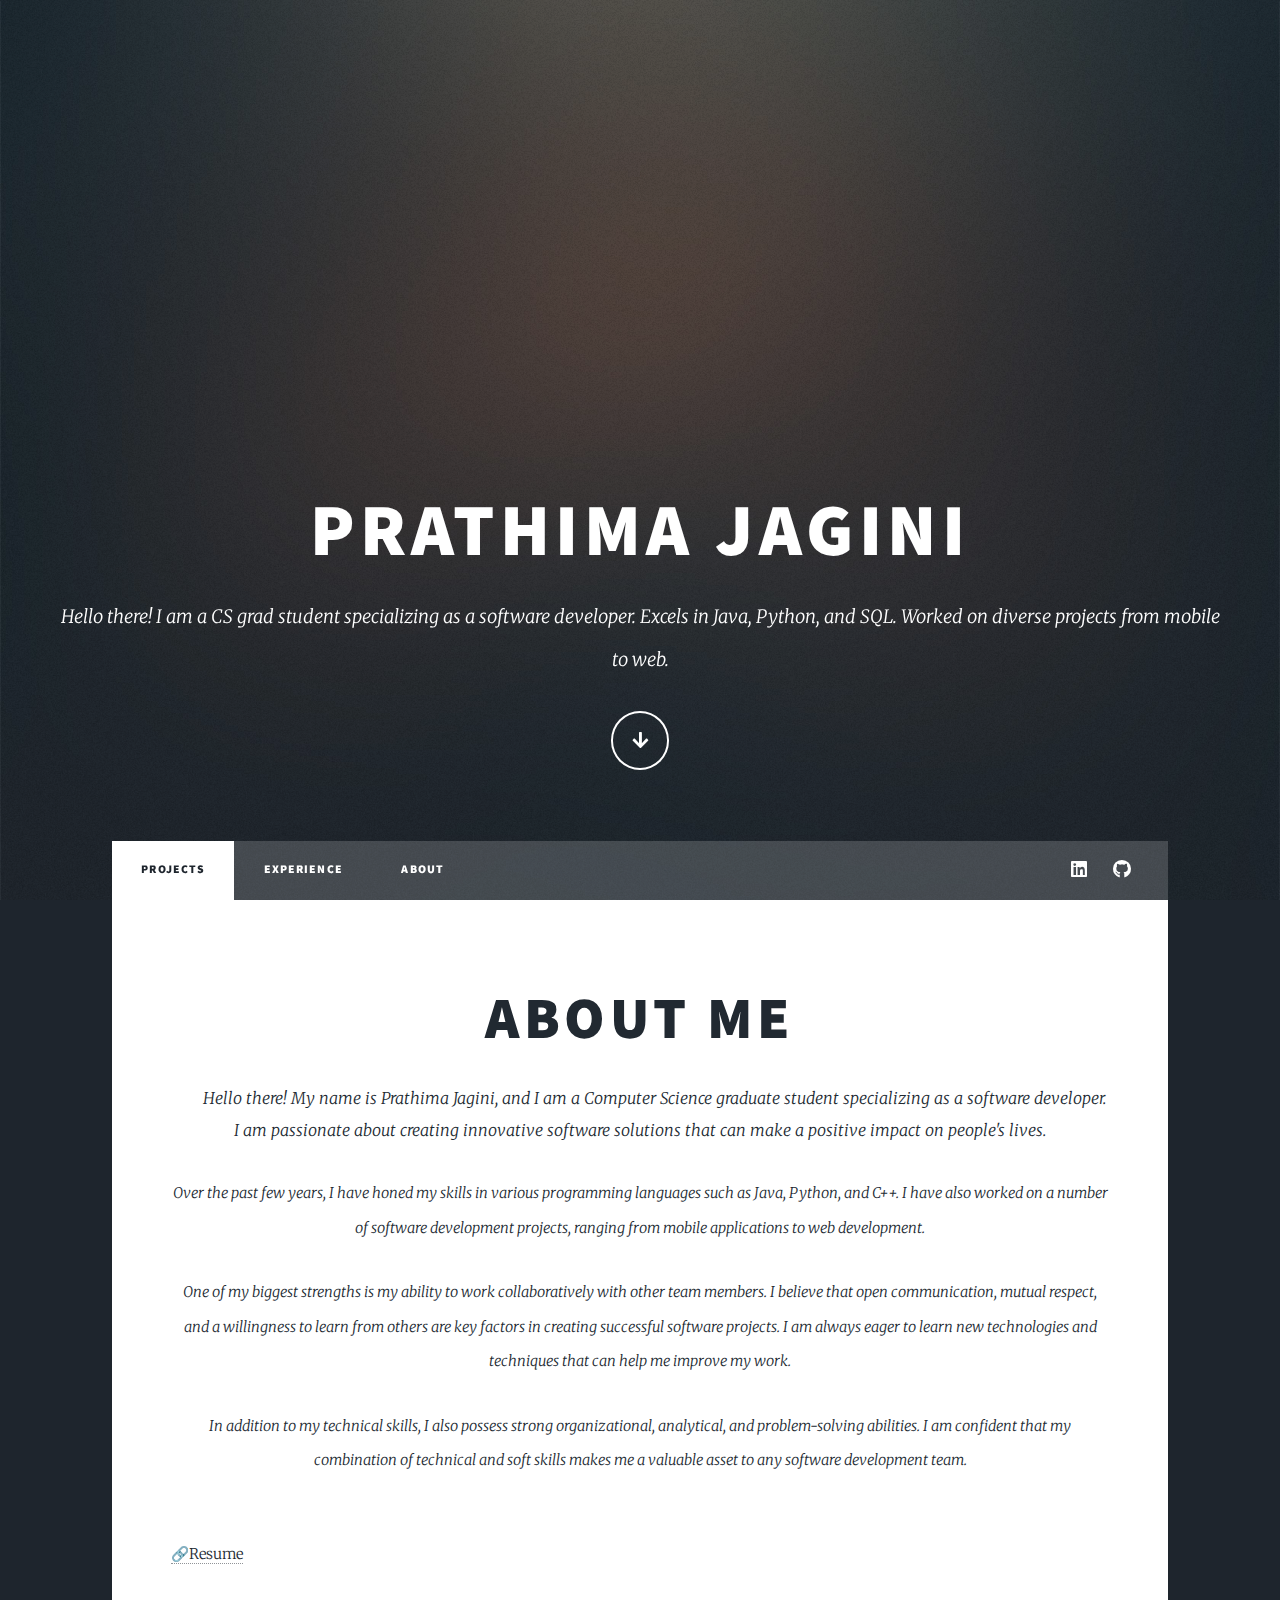
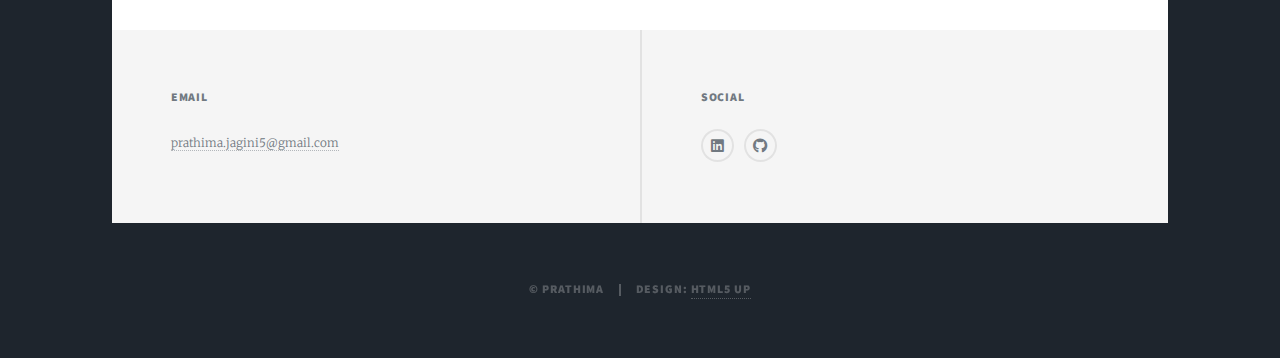
==== commit 6952a309: "about" ====
--- a/index.html
+++ b/index.html
@@ -6,7 +6,7 @@
 -->
 <html>
 	<head>
-		<title>Massively by HTML5 UP</title>
+		<title>Prathima's Portfolio</title>
 		<meta charset="utf-8" />
 		<meta name="viewport" content="width=device-width, initial-scale=1, user-scalable=no" />
 		<link rel="stylesheet" href="assets/css/main.css" />
@@ -18,24 +18,25 @@
 			<div id="wrapper" class="fade-in">
 
 				<!-- Intro -->
-					<div id="intro">
-						<h1>PRATHIMA JAGINI</h1>
-						<p>Hello there! I am a CS grad student specializing as a software developer. Excels in Java, Python, and SQL. Worked on diverse projects from mobile to web.</p>
-						<ul class="actions">
-							<li><a href="#header" class="button icon solid solo fa-arrow-down scrolly">Continue</a></li>
-						</ul>
-					</div>
+				<div id="intro">
+					<h1>PRATHIMA JAGINI</h1>
+					<p>Hello there! I am a CS grad student specializing as a software developer. Excels in Java, Python, and SQL. Worked on diverse projects from mobile to web.</p>
+					<ul class="actions">
+						<li><a href="#header" class="button icon solid solo fa-arrow-down scrolly">Continue</a></li>
+					</ul>
+				</div>
 
 				<!-- Header -->
 					<header id="header">
-						<a href="https://drive.google.com/file/d/1fwU0BRxS-XtGmKjRlJleZ3sXFyMmb0gO/view?usp=drive_link" class="logo">Resume</a>
+						<a href="#" class="logo">Portfolio</a>
 					</header>
 
 				<!-- Nav -->
 					<nav id="nav">
 						<ul class="links">
-							<li class="active"><a href="index.html">Projects</a></li>
-							
+							<li class="active"><a href="project.html">Projects</a></li>
+							<li><a href="experience.html">Experience</a></li>
+							<li><a href="index.html">About</a></li>
 						</ul>
 						<ul class="icons">
 							<li><a href="https://www.linkedin.com/in/prathima-jagini/" class="icon brands fa-linkedin"><span class="label">LinkedIn</span></a></li>
@@ -46,75 +47,27 @@
 				<!-- Main -->
 					<div id="main">
 
+						<!-- Post -->
+							<section class="post">
+								<header class="major">
 						
+									<h1>About Me</h1>
+									<p><span class="image left"><img src="images/photo.jpg" alt="" /></span>Hello there! My name is Prathima Jagini, and I am a Computer Science graduate student specializing as a software developer. I am passionate about creating innovative software solutions that can make a positive impact on people's lives.</p>
+									<p>Over the past few years, I have honed my skills in various programming languages such as Java, Python, and C++. I have also worked on a number of software development projects, ranging from mobile applications to web development.</p>
+									<p>One of my biggest strengths is my ability to work collaboratively with other team members. I believe that open communication, mutual respect, and a willingness to learn from others are key factors in creating successful software projects. I am always eager to learn new technologies and techniques that can help me improve my work.</p>
+									<p>In addition to my technical skills, I also possess strong organizational, analytical, and problem-solving abilities. I am confident that my combination of technical and soft skills makes me a valuable asset to any software development team.</p>
+								</header>
+								<div class="centered-box"><a href="https://drive.google.com/file/d/1fwU0BRxS-XtGmKjRlJleZ3sXFyMmb0gO/view?usp=drive_link" class="logo">&#128279;Resume</a></div>
+							
 
-						<!-- Posts -->
-							<section class="posts">
-								<article>
-									<header>
-										<h2><a href="https://github.com/Prathima5/BIOMETRIC-CLOUD-AUTHENTICATION">Biometric <br />
-										Cloud Authentication</a></h2>
-									</header>
-									<a href="https://github.com/Prathima5/BIOMETRIC-CLOUD-AUTHENTICATION" class="image fit"><img src="images/bmet.jpeg" alt="" /></a>
-									<p>A cutting-edge biometric authentication system project, leveraging fingerprint images for secure user authentication.</p>
-									<ul class="actions special">	
-										<li><a href="https://github.com/Prathima5/BIOMETRIC-CLOUD-AUTHENTICATION" class="button">View Project</a></li>
-									</ul>
-								</article>
-								<article>
-									<header>
-										
-										<h2><a href="https://github.com/Prathima5/FAKE-PROFILE-DETECTION">Fake Profile Detection<br />
-										Machine Learning</a></h2>
-									</header>
-									<a href="https://github.com/Prathima5/FAKE-PROFILE-DETECTION" class="image fit"><img src="images/ml1.jpeg" alt="" /></a>
-									<p>A Machine Learning project to identify of fake accounts in social networks by applying ANNs technique</p>
-									<ul class="actions special">
-										<li><a href="https://github.com/Prathima5/FAKE-PROFILE-DETECTION" class="button">View Project</a></li>
-									</ul>
-								</article>
-								<article>
-									<header>
-										
-										<h2><a href="https://github.com/Prathima5/UNIVERSITY-ACADEMIC-PROGRAM-WEBSITE">University Academic Program Website<br />
-										Machine Learning</a></h2>
-									</header>
-									<a href="https://github.com/Prathima5/UNIVERSITY-ACADEMIC-PROGRAM-WEBSITE" class="image fit"><img src="images/uni.png" alt="" /></a>
-									<p>A College WebSite which is an online platform created to provide information and resources to students, faculty, staff, and the general public.A central hub for communication and help prospective students, current students, and access the information they need about the institution.</p>
-									<ul class="actions special">
-										<li><a href="https://github.com/Prathima5/UNIVERSITY-ACADEMIC-PROGRAM-WEBSITE" class="button">View Project</a></li>
-									</ul>
-								</article>
-								<article>
-									<header>
-										
-										<h2><a href="https://github.com/Prathima5/SELENIUM-TESTING">Selenium Testing on Asana</a></h2>
-									</header>
-									<a href="https://github.com/Prathima5/SELENIUM-TESTING" class="image fit"><img src="images/test.jpg" alt="" /></a>
-									<p>A Software testing project, focuses on automated testing using Selenium testing framework on Asana, a web -based task management system.
-									</p>
-									<ul class="actions special">
-										<li><a href="https://github.com/Prathima5/SELENIUM-TESTING" class="button">View Project</a></li>
-									</ul>
-								</article>
-								<article>
-									<header>
-										
-										<h2><a href="https://github.com/Prathima5/VECTOR-CLOCKS">Vector Clocks<br />
-										Distributed systems</a></h2>
-									</header>
-									<a href="https://github.com/Prathima5/VECTOR-CLOCKS" class="image fit"><img src="images/clock.jpg" alt="" /></a>
-									<p>Designed an n-node distributed system with a vector clock, emulated on a single machine using multiple processes. Implemented message communication via RPC or sockets with detailed vector clock logging.</p>
-									<ul class="actions special">
-										<li><a href="https://github.com/Prathima5/VECTOR-CLOCKS" class="button">View Project</a></li>
-									</ul>
-								</article>
+			
 							</section>
 
 					</div>
+
 				<!-- Footer -->
 				<footer id="footer">
-
+				
 					<section>
 						<h3>Email</h3>
 						<p><a href="#">prathima.jagini5@gmail.com</a></p>
@@ -127,13 +80,12 @@
 							<li><a href="https://github.com/Prathima5" class="icon brands alt fa-github"><span class="label">GitHub</span></a></li>
 						</ul>
 					</section>
+					
 				</footer>
-
-
 
 				<!-- Copyright -->
 					<div id="copyright">
-						<ul><li>&copy; Untitled</li><li>Design: <a href="https://html5up.net">HTML5 UP</a></li></ul>
+						<ul><li>&copy; Prathima</li><li>Design: <a href="#">HTML5 UP</a></li></ul>
 					</div>
 
 			</div>
@@ -148,4 +100,4 @@
 			<script src="assets/js/main.js"></script>
 
 	</body>
-</html>
+</html>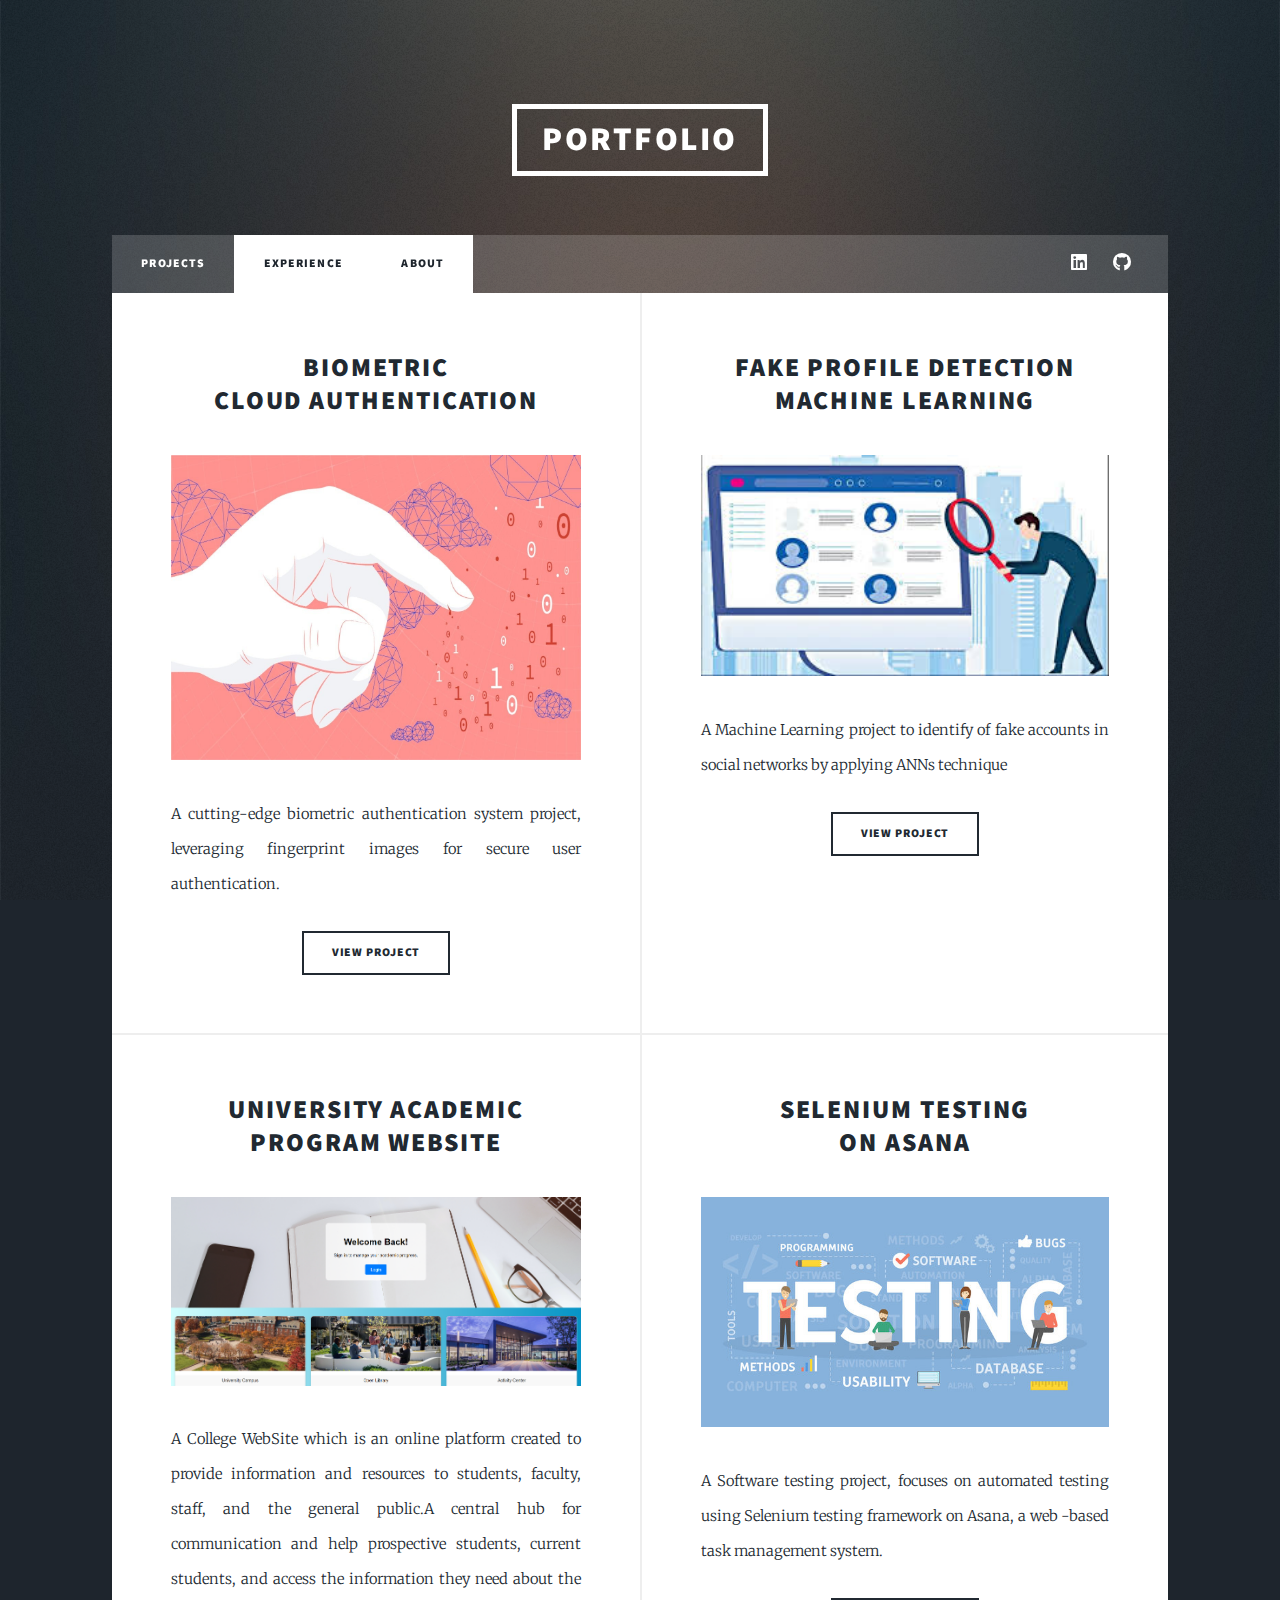
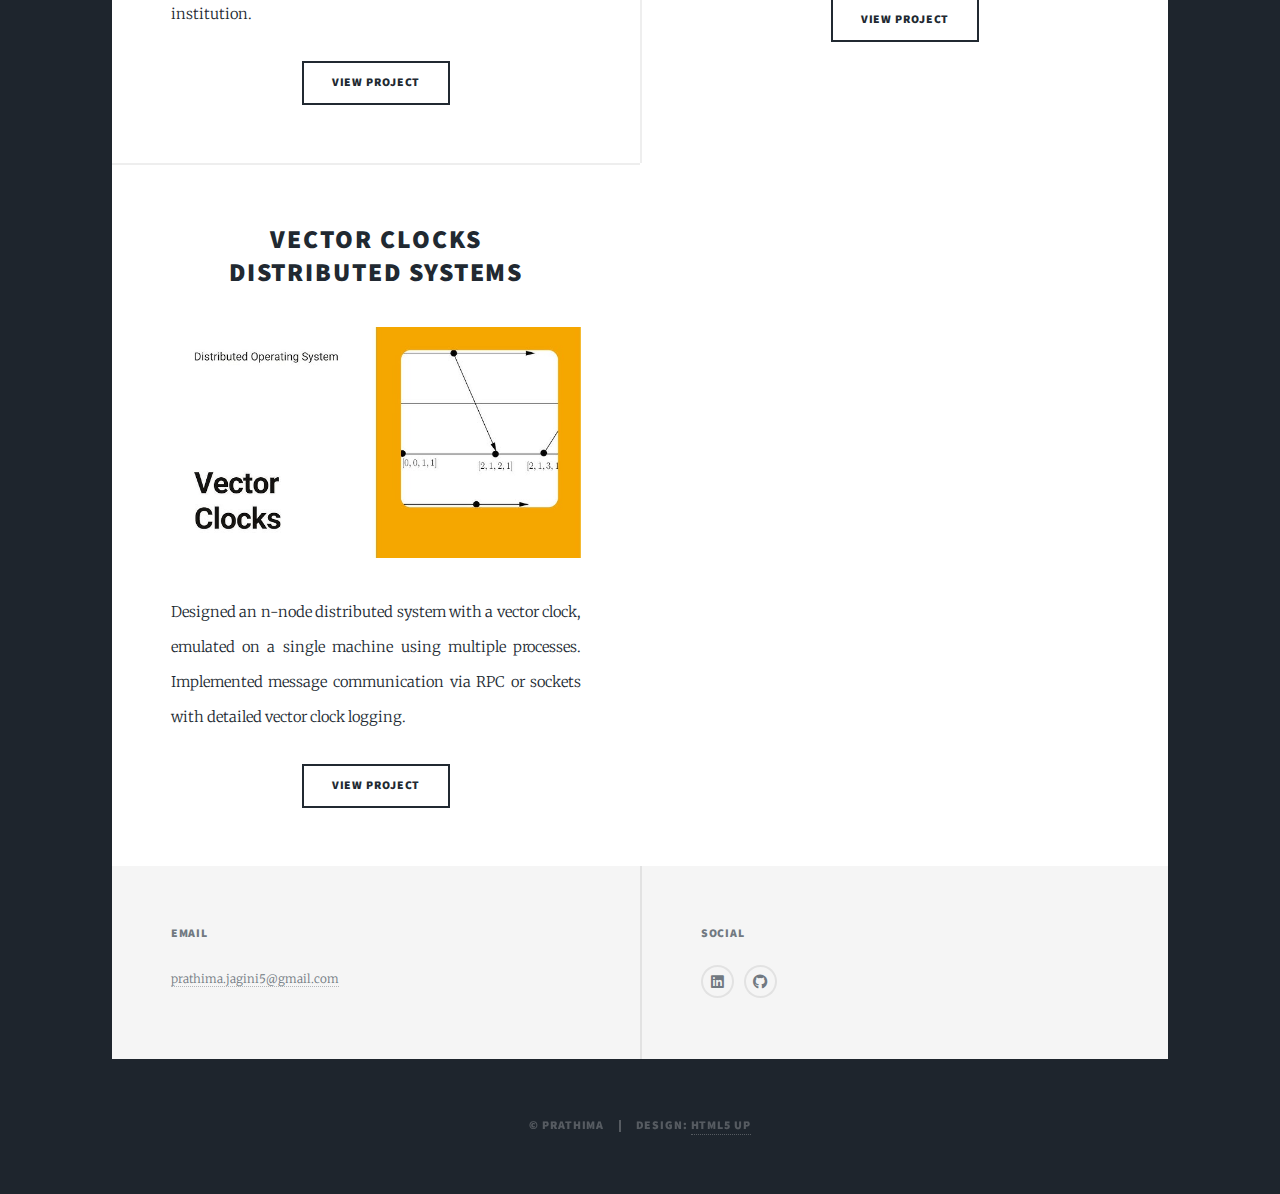
==== commit 5dfecb73: "projects" ====
--- a/index.html
+++ b/index.html
@@ -6,7 +6,7 @@
 -->
 <html>
 	<head>
-		<title>Prathima's Portfolio</title>
+		<title>Projects | Prathima's Portfolio</title>
 		<meta charset="utf-8" />
 		<meta name="viewport" content="width=device-width, initial-scale=1, user-scalable=no" />
 		<link rel="stylesheet" href="assets/css/main.css" />
@@ -15,16 +15,7 @@
 	<body class="is-preload">
 
 		<!-- Wrapper -->
-			<div id="wrapper" class="fade-in">
-
-				<!-- Intro -->
-				<div id="intro">
-					<h1>PRATHIMA JAGINI</h1>
-					<p>Hello there! I am a CS grad student specializing as a software developer. Excels in Java, Python, and SQL. Worked on diverse projects from mobile to web.</p>
-					<ul class="actions">
-						<li><a href="#header" class="button icon solid solo fa-arrow-down scrolly">Continue</a></li>
-					</ul>
-				</div>
+			<div id="wrapper">
 
 				<!-- Header -->
 					<header id="header">
@@ -34,9 +25,10 @@
 				<!-- Nav -->
 					<nav id="nav">
 						<ul class="links">
-							<li class="active"><a href="project.html">Projects</a></li>
-							<li><a href="experience.html">Experience</a></li>
-							<li><a href="index.html">About</a></li>
+							<li><a href="index.html">Projects</a></li>
+							<li class="active"><a href="experience.html">Experience</a></li>
+							<li class="active"><a href="about.html">About</a></li>
+							
 						</ul>
 						<ul class="icons">
 							<li><a href="https://www.linkedin.com/in/prathima-jagini/" class="icon brands fa-linkedin"><span class="label">LinkedIn</span></a></li>
@@ -47,27 +39,75 @@
 				<!-- Main -->
 					<div id="main">
 
-						<!-- Post -->
-							<section class="post">
-								<header class="major">
 						
-									<h1>About Me</h1>
-									<p><span class="image left"><img src="images/photo.jpg" alt="" /></span>Hello there! My name is Prathima Jagini, and I am a Computer Science graduate student specializing as a software developer. I am passionate about creating innovative software solutions that can make a positive impact on people's lives.</p>
-									<p>Over the past few years, I have honed my skills in various programming languages such as Java, Python, and C++. I have also worked on a number of software development projects, ranging from mobile applications to web development.</p>
-									<p>One of my biggest strengths is my ability to work collaboratively with other team members. I believe that open communication, mutual respect, and a willingness to learn from others are key factors in creating successful software projects. I am always eager to learn new technologies and techniques that can help me improve my work.</p>
-									<p>In addition to my technical skills, I also possess strong organizational, analytical, and problem-solving abilities. I am confident that my combination of technical and soft skills makes me a valuable asset to any software development team.</p>
-								</header>
-								<div class="centered-box"><a href="https://drive.google.com/file/d/1fwU0BRxS-XtGmKjRlJleZ3sXFyMmb0gO/view?usp=drive_link" class="logo">&#128279;Resume</a></div>
-							
 
-			
+						<!-- Posts -->
+							<section class="posts">
+								<article>
+									<header>
+										<h2><a href="https://github.com/Prathima5/BIOMETRIC-CLOUD-AUTHENTICATION">Biometric <br />
+										Cloud Authentication</a></h2>
+									</header>
+									<a href="https://github.com/Prathima5/BIOMETRIC-CLOUD-AUTHENTICATION" class="image fit"><img src="images/bmet.jpeg" alt="" /></a>
+									<p>A cutting-edge biometric authentication system project, leveraging fingerprint images for secure user authentication.</p>
+									<ul class="actions special">	
+										<li><a href="https://github.com/Prathima5/BIOMETRIC-CLOUD-AUTHENTICATION" class="button">View Project</a></li>
+									</ul>
+								</article>
+								<article>
+									<header>
+										
+										<h2><a href="https://github.com/Prathima5/FAKE-PROFILE-DETECTION">Fake Profile Detection<br />
+										Machine Learning</a></h2>
+									</header>
+									<a href="https://github.com/Prathima5/FAKE-PROFILE-DETECTION" class="image fit"><img src="images/ml1.jpeg" alt="" /></a>
+									<p>A Machine Learning project to identify of fake accounts in social networks by applying ANNs technique</p>
+									<ul class="actions special">
+										<li><a href="https://github.com/Prathima5/FAKE-PROFILE-DETECTION" class="button">View Project</a></li>
+									</ul>
+								</article>
+								<article>
+									<header>
+										
+										<h2><a href="https://github.com/Prathima5/UNIVERSITY-ACADEMIC-PROGRAM-WEBSITE">University Academic<br />
+										Program Website</a></h2>
+									</header>
+									<a href="https://github.com/Prathima5/UNIVERSITY-ACADEMIC-PROGRAM-WEBSITE" class="image fit"><img src="images/uni.png" alt="" /></a>
+									<p>A College WebSite which is an online platform created to provide information and resources to students, faculty, staff, and the general public.A central hub for communication and help prospective students, current students, and access the information they need about the institution.</p>
+									<ul class="actions special">
+										<li><a href="https://github.com/Prathima5/UNIVERSITY-ACADEMIC-PROGRAM-WEBSITE" class="button">View Project</a></li>
+									</ul>
+								</article>
+								<article>
+									<header>
+										
+										<h2><a href="https://github.com/Prathima5/SELENIUM-TESTING">Selenium Testing </br>on Asana</a></h2>
+									</header>
+									<a href="https://github.com/Prathima5/SELENIUM-TESTING" class="image fit"><img src="images/test.jpg" alt="" /></a>
+									<p>A Software testing project, focuses on automated testing using Selenium testing framework on Asana, a web -based task management system.
+									</p>
+									<ul class="actions special">
+										<li><a href="https://github.com/Prathima5/SELENIUM-TESTING" class="button">View Project</a></li>
+									</ul>
+								</article>
+								<article>
+									<header>
+										
+										<h2><a href="https://github.com/Prathima5/VECTOR-CLOCKS">Vector Clocks<br />
+										Distributed systems</a></h2>
+									</header>
+									<a href="https://github.com/Prathima5/VECTOR-CLOCKS" class="image fit"><img src="images/clock.jpg" alt="" /></a>
+									<p>Designed an n-node distributed system with a vector clock, emulated on a single machine using multiple processes. Implemented message communication via RPC or sockets with detailed vector clock logging.</p>
+									<ul class="actions special">
+										<li><a href="https://github.com/Prathima5/VECTOR-CLOCKS" class="button">View Project</a></li>
+									</ul>
+								</article>
 							</section>
 
 					</div>
-
 				<!-- Footer -->
 				<footer id="footer">
-				
+
 					<section>
 						<h3>Email</h3>
 						<p><a href="#">prathima.jagini5@gmail.com</a></p>
@@ -80,8 +120,9 @@
 							<li><a href="https://github.com/Prathima5" class="icon brands alt fa-github"><span class="label">GitHub</span></a></li>
 						</ul>
 					</section>
-					
 				</footer>
+
+
 
 				<!-- Copyright -->
 					<div id="copyright">
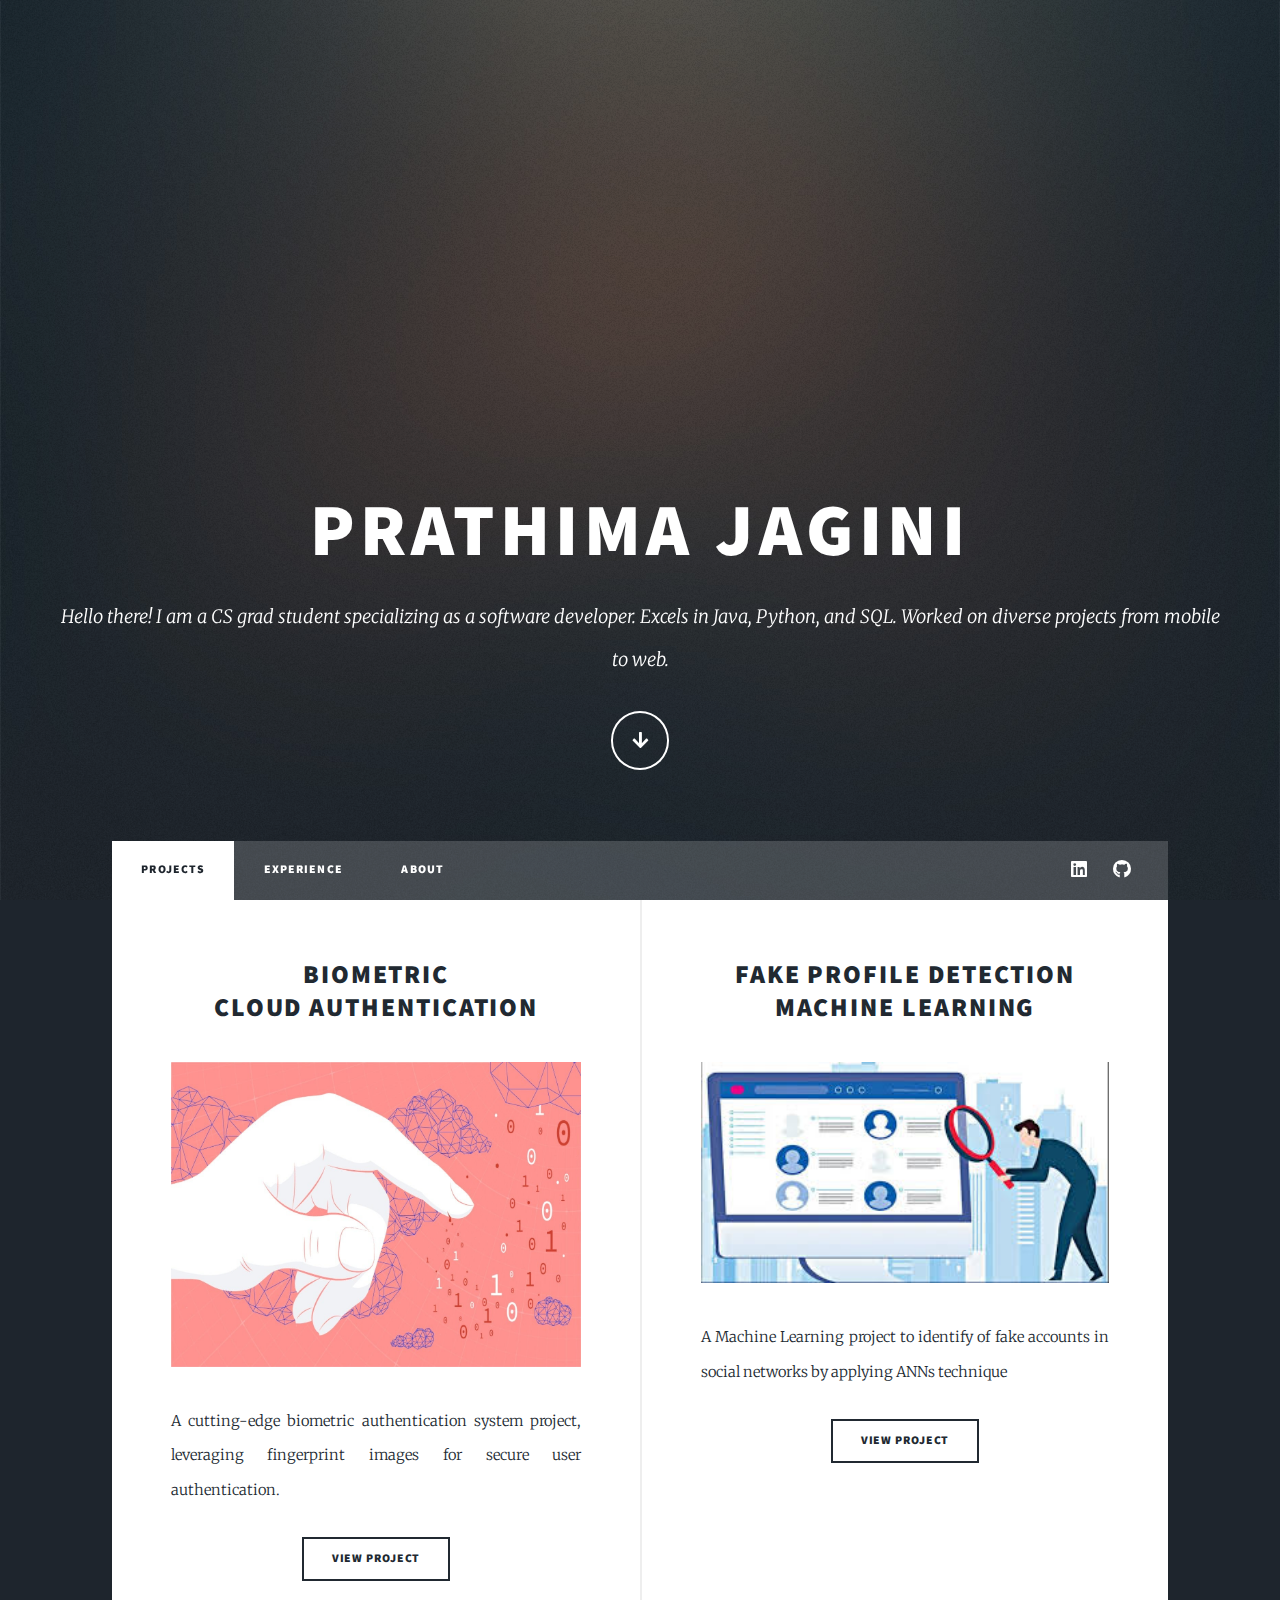
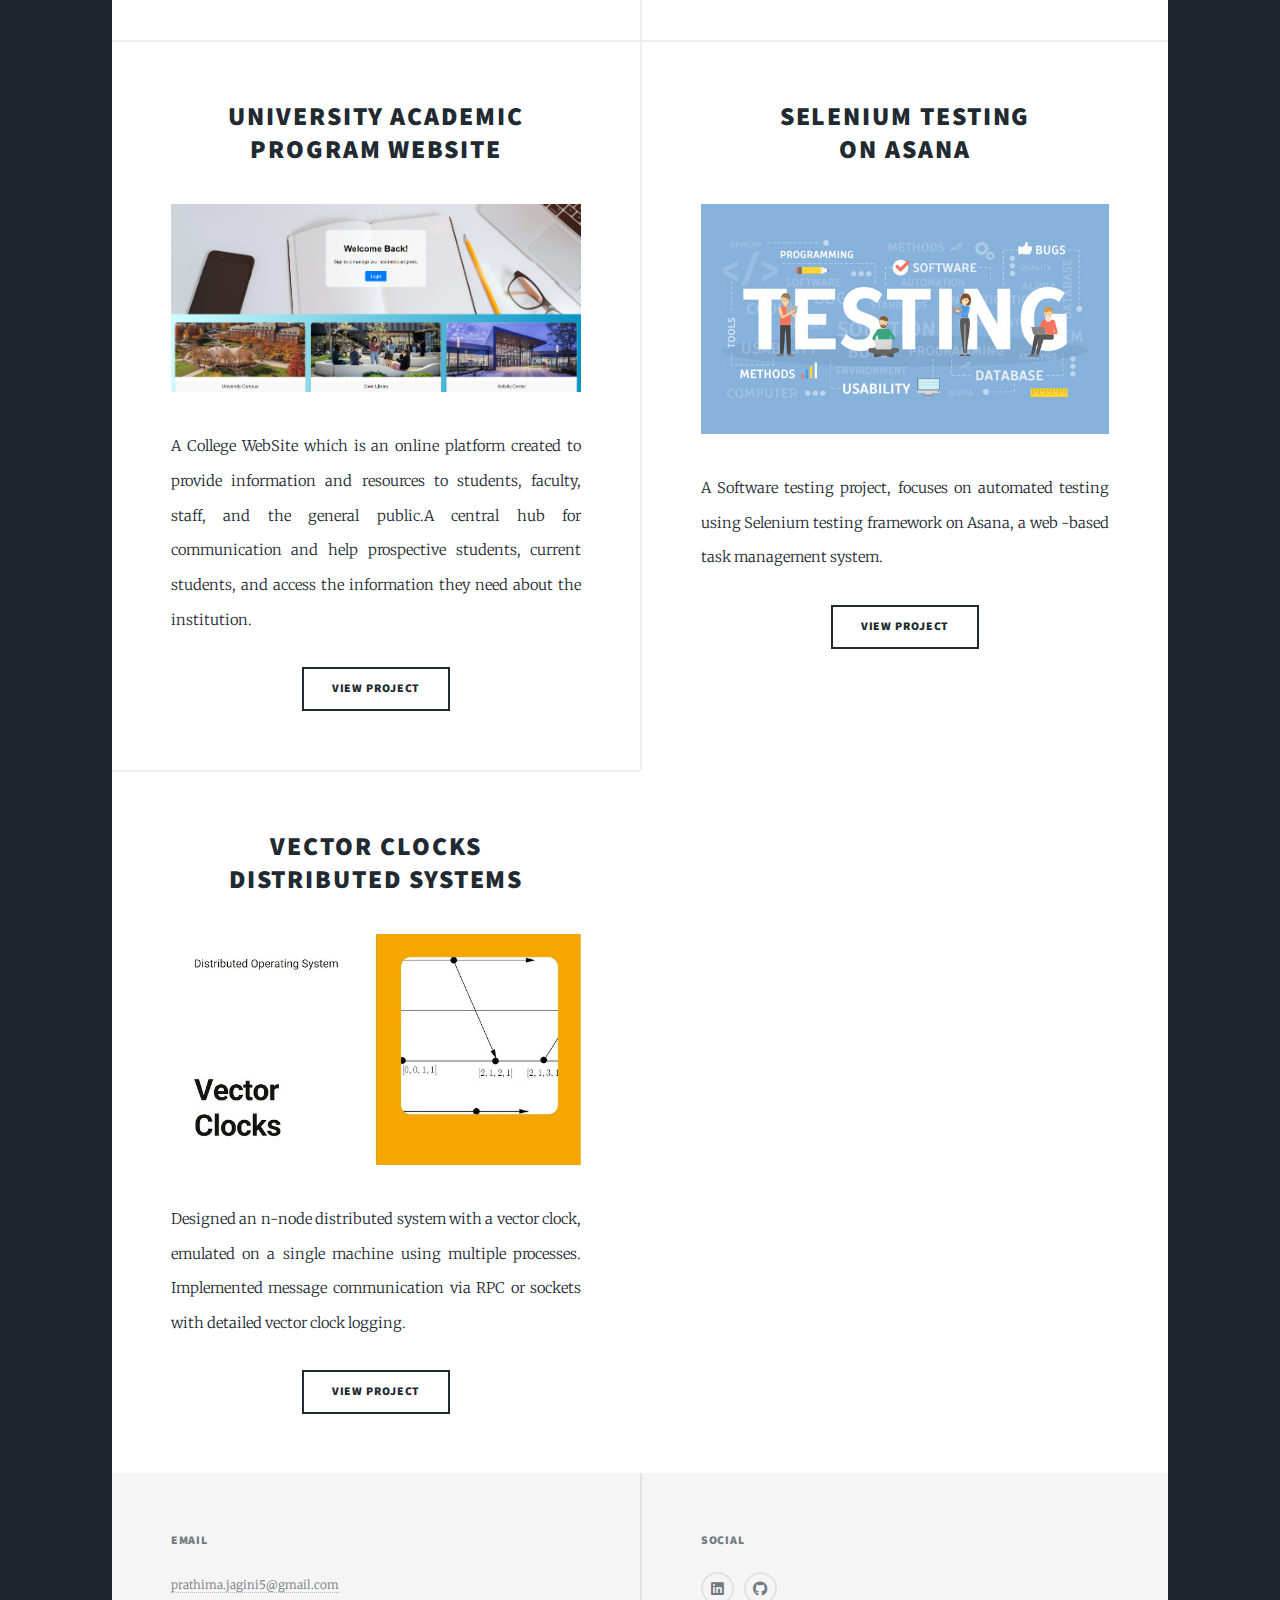
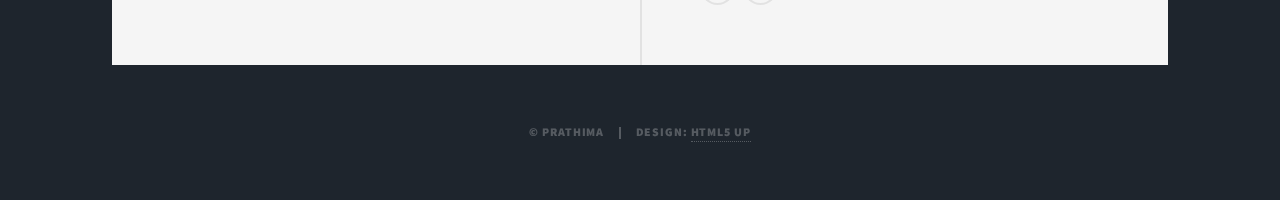
==== commit 7e6d9413: "projects" ====
--- a/index.html
+++ b/index.html
@@ -1,9 +1,5 @@
 <!DOCTYPE HTML>
-<!--
-	Massively by HTML5 UP
-	html5up.net | @ajlkn
-	Free for personal and commercial use under the CCA 3.0 license (html5up.net/license)
--->
+
 <html>
 	<head>
 		<title>Projects | Prathima's Portfolio</title>
@@ -15,7 +11,16 @@
 	<body class="is-preload">
 
 		<!-- Wrapper -->
-			<div id="wrapper">
+			<div id="wrapper" class="fade-in">
+
+				<!-- Intro -->
+				<div id="intro">
+					<h1>PRATHIMA JAGINI</h1>
+					<p>Hello there! I am a CS grad student specializing as a software developer. Excels in Java, Python, and SQL. Worked on diverse projects from mobile to web.</p>
+					<ul class="actions">
+						<li><a href="#header" class="button icon solid solo fa-arrow-down scrolly">Continue</a></li>
+					</ul>
+				</div>
 
 				<!-- Header -->
 					<header id="header">
@@ -25,9 +30,9 @@
 				<!-- Nav -->
 					<nav id="nav">
 						<ul class="links">
-							<li><a href="index.html">Projects</a></li>
-							<li class="active"><a href="experience.html">Experience</a></li>
-							<li class="active"><a href="about.html">About</a></li>
+							<li class = "active"><a href="index.html">Projects</a></li>
+							<li><a href="experience.html">Experience</a></li>
+							<li><a href="about.html">About</a></li>
 							
 						</ul>
 						<ul class="icons">
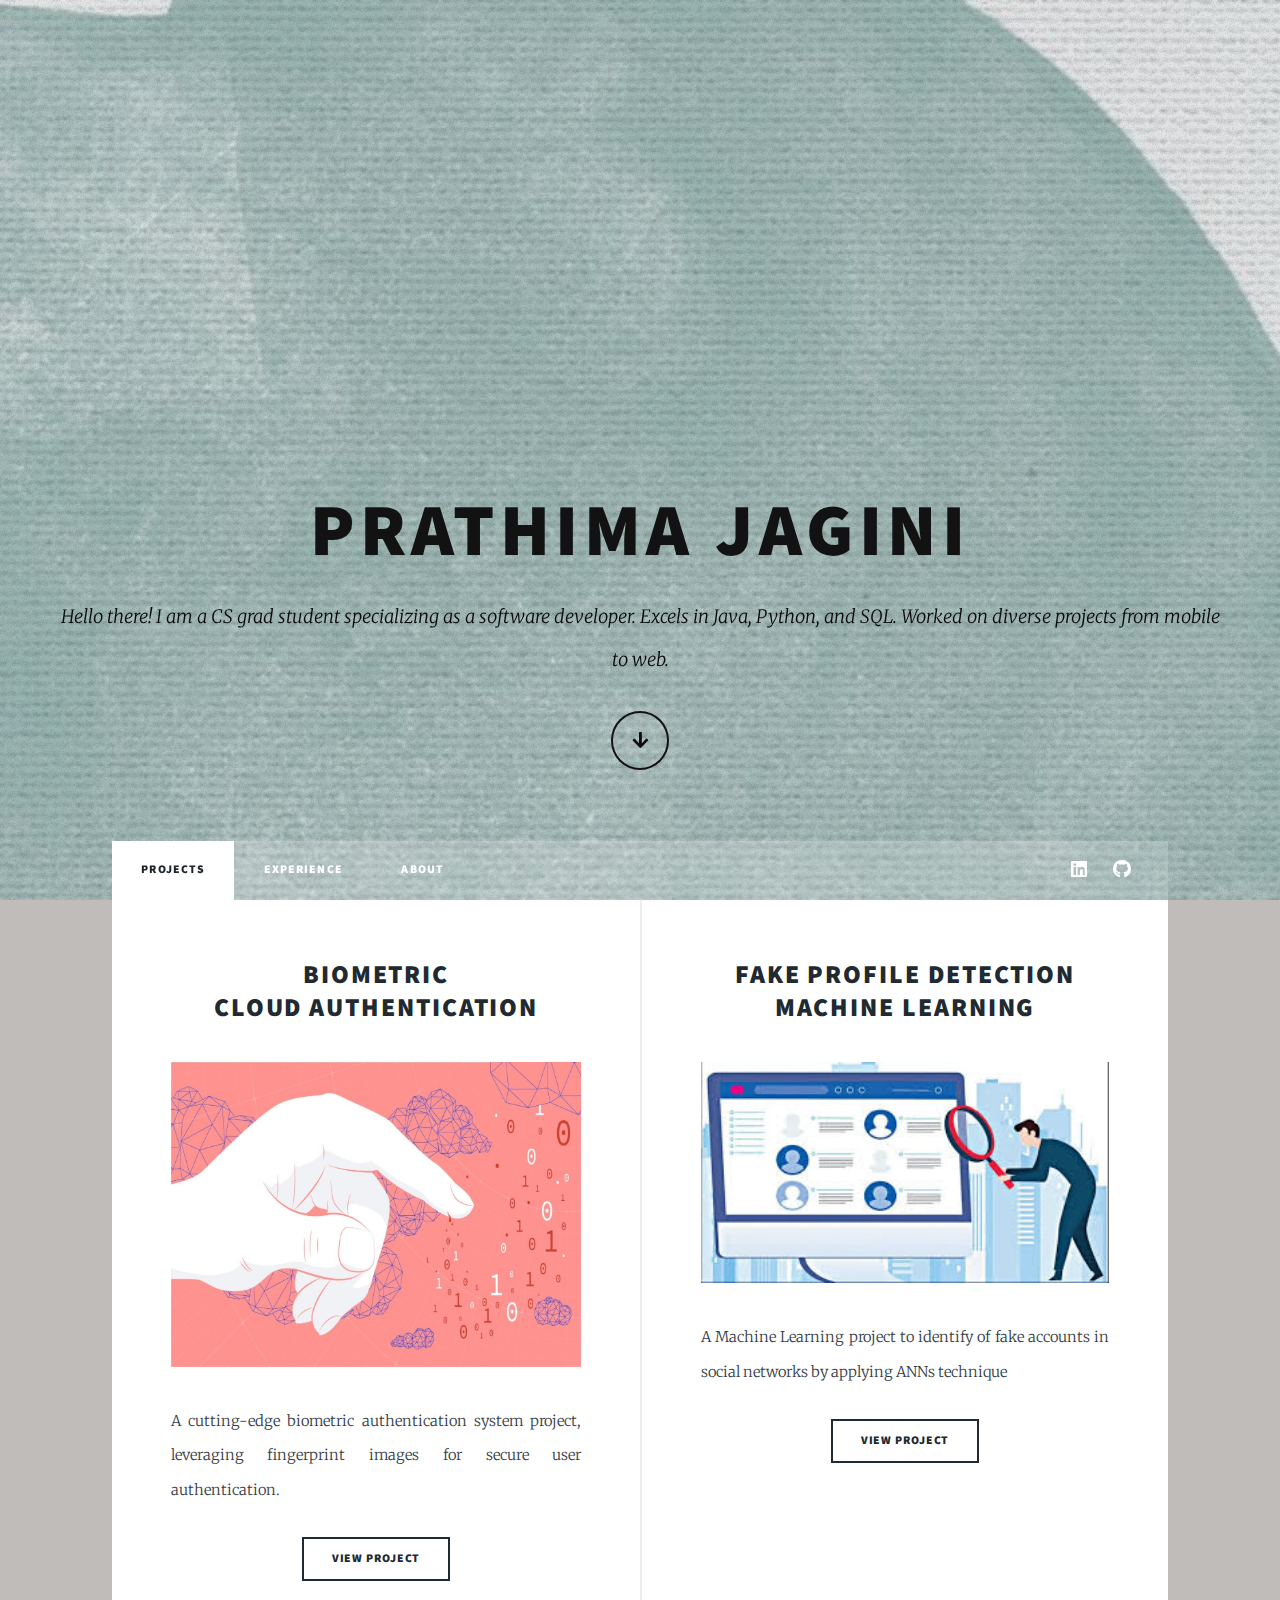
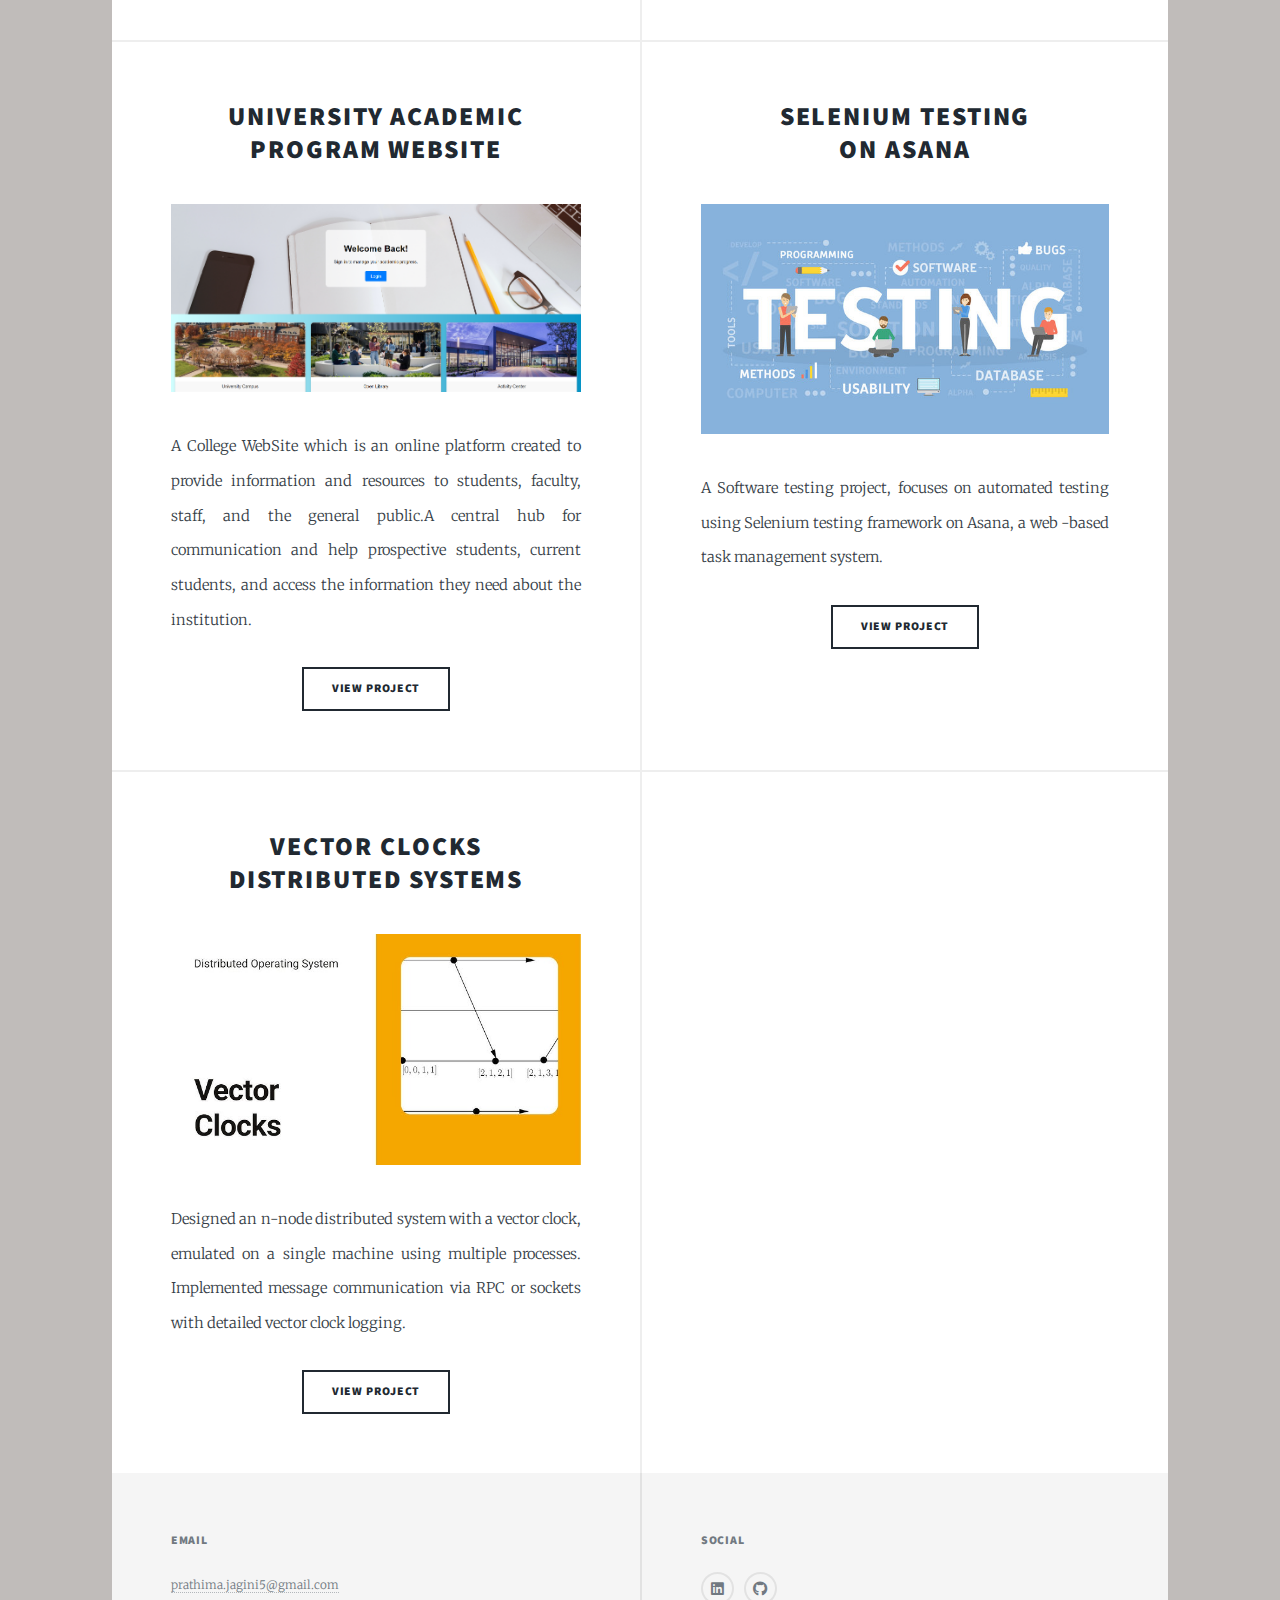
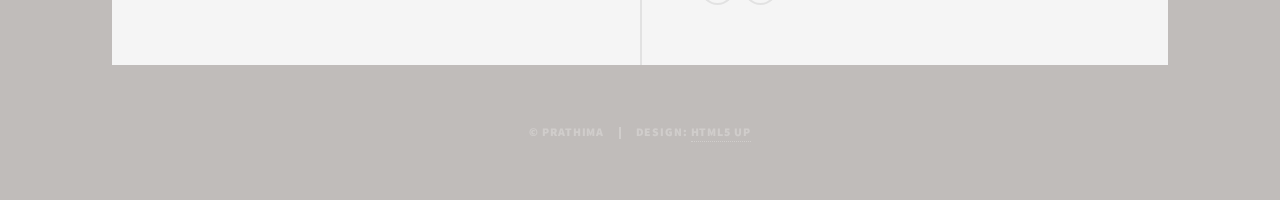
==== commit 15f78943: "projects" ====
--- a/index.html
+++ b/index.html
@@ -107,6 +107,9 @@
 										<li><a href="https://github.com/Prathima5/VECTOR-CLOCKS" class="button">View Project</a></li>
 									</ul>
 								</article>
+								<article>
+									
+								</article>
 							</section>
 
 					</div>
@@ -146,4 +149,4 @@
 			<script src="assets/js/main.js"></script>
 
 	</body>
-</html>+</html>
--- a/assets/css/main.css
+++ b/assets/css/main.css
@@ -1,10 +1,10 @@
 @import url(fontawesome-all.min.css);
 @import url("https://fonts.googleapis.com/css?family=Merriweather:300,700,300italic,700italic|Source+Sans+Pro:900");
 
-/*
-	Massively by HTML5 UP
-	html5up.net | @ajlkn
-	Free for personal and commercial use under the CCA 3.0 license (html5up.net/license)
+/*
+	Massively by HTML5 UP
+	html5up.net | @ajlkn
+	Free for personal and commercial use under the CCA 3.0 license (html5up.net/license)
 */
 
 html, body, div, span, applet, object,
@@ -99,7 +99,7 @@
 	}
 
 	body {
-		background-color: #1e252d;
+		background-color: #c0bcba;
 	}
 
 		body.is-preload *, body.is-preload *:before, body.is-preload *:after {
@@ -144,7 +144,7 @@
 		}
 
 	body {
-		color: #212931;
+		color: #353d46;
 	}
 
 	body, input, select, textarea {
@@ -2632,11 +2632,14 @@
 				width: 100%;
 			}
 
-		.image.main {
+		.image.main{
 			display: block;
-			margin: 4rem 0;
-			width: 100%;
-		}
+			margin: 4rem ;
+			width: 25%;
+			
+			
+		}
+	
 
 			.image.main:first-child {
 				margin-top: 0;
@@ -3234,7 +3237,7 @@
 			width: 100%;
 			height: 100%;
 			background-color: #212931;
-			background-image: url("../../images/overlay.png"), linear-gradient(0deg, rgba(0, 0, 0, 0.1), rgba(0, 0, 0, 0.1)), url("../../images/bg.jpg");
+			background-image: url("../../images/overlay.png"), linear-gradient(0deg, rgba(0, 0, 0, 0.1), rgba(0, 0, 0, 0.1)), url("../../images/bg1.jpeg");
 			background-size: auto,								auto,														100% auto;
 			background-position: center,								center,														top center;
 			background-repeat: repeat,								no-repeat,													no-repeat;
@@ -3258,7 +3261,7 @@
 			-webkit-transition-delay: 0.75s;
 			-ms-transition-delay: 0.75s;
 			transition-delay: 0.75s;
-			background: #1e252d;
+			background: #c7dfd8;
 			content: '';
 			display: block;
 			height: 100%;
@@ -3284,7 +3287,7 @@
 /* Intro */
 
 	#intro {
-		color: #ffffff;
+		color: #080808;
 		padding: 8rem 4rem 6rem 4rem ;
 		-moz-align-items: center;
 		-webkit-align-items: center;
@@ -3332,7 +3335,7 @@
 		}
 
 		#intro h1, #intro h2, #intro h3, #intro h4, #intro h5, #intro h6 {
-			color: #ffffff;
+			color: #121212;
 		}
 
 		#intro blockquote {
@@ -3354,8 +3357,8 @@
 		#intro button,
 		#intro .button {
 			background-color: transparent;
-			box-shadow: inset 0 0 0 2px #ffffff;
-			color: #ffffff !important;
+			box-shadow: inset 0 0 0 2px #121212;
+			color: #0c0c0c !important;
 		}
 
 			#intro input[type="submit"]:hover,
@@ -3527,7 +3530,7 @@
 		}
 
 		#header a {
-			color: #ffffff;
+			color: #0b0b0b;
 			border-bottom-color: rgba(255, 255, 255, 0.5);
 		}
 
@@ -3564,7 +3567,7 @@
 			transition: border-color 0.2s ease-in-out, color 0.2s ease-in-out, opacity 0.5s ease, transform 0.5s ease, visibility 0.5s;
 			pointer-events: auto;
 			border-style: solid;
-			border-color: #ffffff;
+			border-color: #0c0c0c;
 			border-width: 5px !important;
 			font-family: "Source Sans Pro", Helvetica, sans-serif;
 			font-size: 2.25rem;
@@ -3922,11 +3925,12 @@
 				}
 
 				#main > .posts > article .image {
-					max-width: 25rem;
+					max-width: 10rem;
 					margin-left: auto;
 					margin-right: auto;
 				}
 
+
 			}
 
 		@media screen and (max-width: 736px) {
@@ -3944,6 +3948,39 @@
 			}
 
 		}
+		.centered-box {
+			text-align: center;
+			margin-top: 5vh; /* Adjust this value to fine-tune the vertical position */
+		  }
+		  
+		  .centered-box a.logo {
+			display: inline-block;
+			padding: 10px 20px;
+			border: 2px solid #0c0c0c; 
+			border-style: solid;
+			border-color: #0c0c0c;
+			border-width: 5px !important;
+			font-family: "Source Sans Pro", Helvetica, sans-serif;
+			font-size: 2.25rem;
+			font-weight: 900;
+			letter-spacing: 0.075em;
+			line-height: 1;
+			padding: 1rem 1rem;
+			text-transform: uppercase;
+			visibility: visible;
+			color: #0a0a0a;
+			text-decoration: none;
+			text-transform: uppercase;
+			border-radius: 5px;
+			transition: background-color 0.3s, border-color 0.3s, color 0.3s;
+		  }
+		  
+		  .centered-box a.logo:hover {
+			border-color: #18bfef !important;
+				color: #18bfef !important;
+		  }
+		  
+		
 
 /* Footer */
 
--- a/assets/css/noscript.css
+++ b/assets/css/noscript.css
@@ -1,16 +1,10 @@
 @import url(font-awesome.min.css);
 
-/*
-	Massively by HTML5 UP
-	html5up.net | @ajlkn
-	Free for personal and commercial use under the CCA 3.0 license (html5up.net/license)
-*/
 
-/* Wrapper */
 
 	#wrapper {
-		background-color: #212931;
-		background-image: url("../../images/overlay.png"), linear-gradient(0deg, rgba(0, 0, 0, 0.1), rgba(0, 0, 0, 0.1)), url("../../images/bg.jpg");
+		background-color: #e37514;
+		background-image: url("../../images/overlay.png"), linear-gradient(0deg, rgba(0, 0, 0, 0.1), rgba(0, 0, 0, 0.1)), url("../../images/bg1.jpeg");
 		background-size: auto,								auto,														100% auto;
 		background-position: center,								center,														top center;
 		background-repeat: repeat,								no-repeat,													no-repeat;
